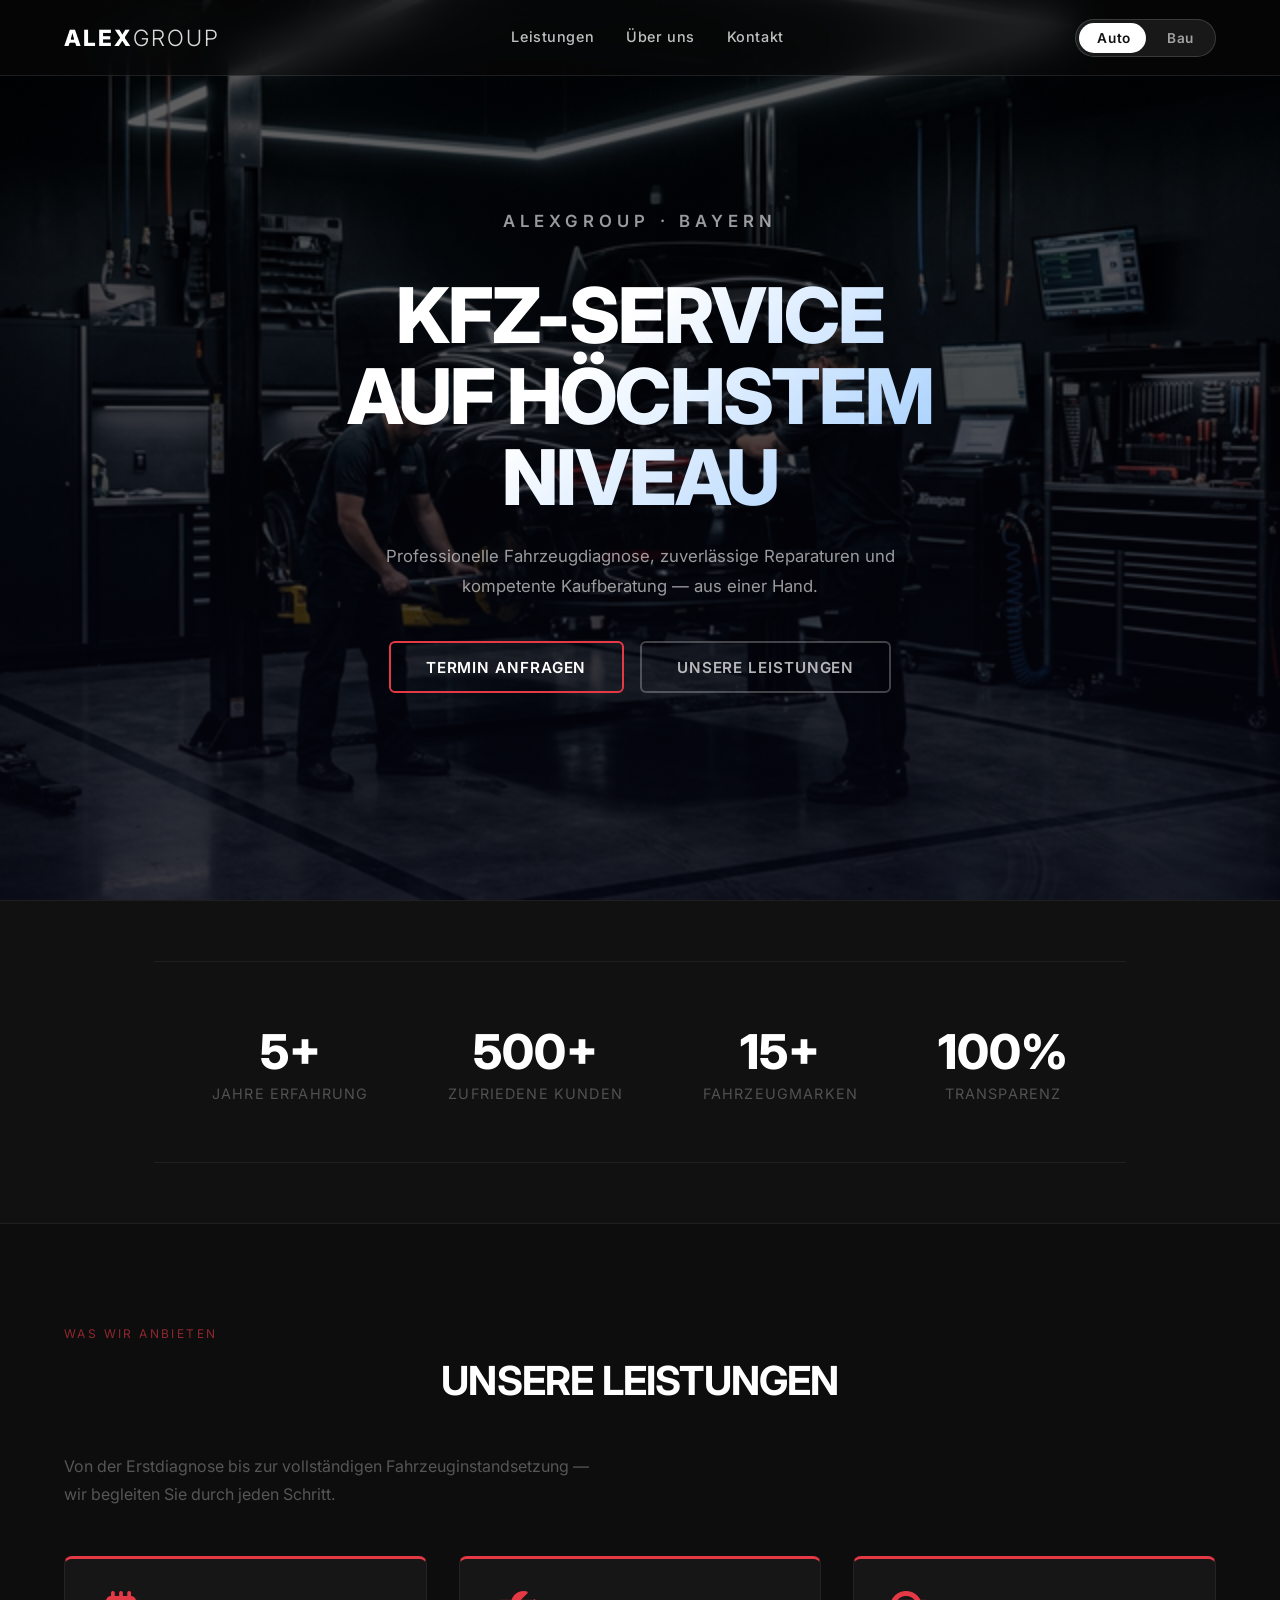
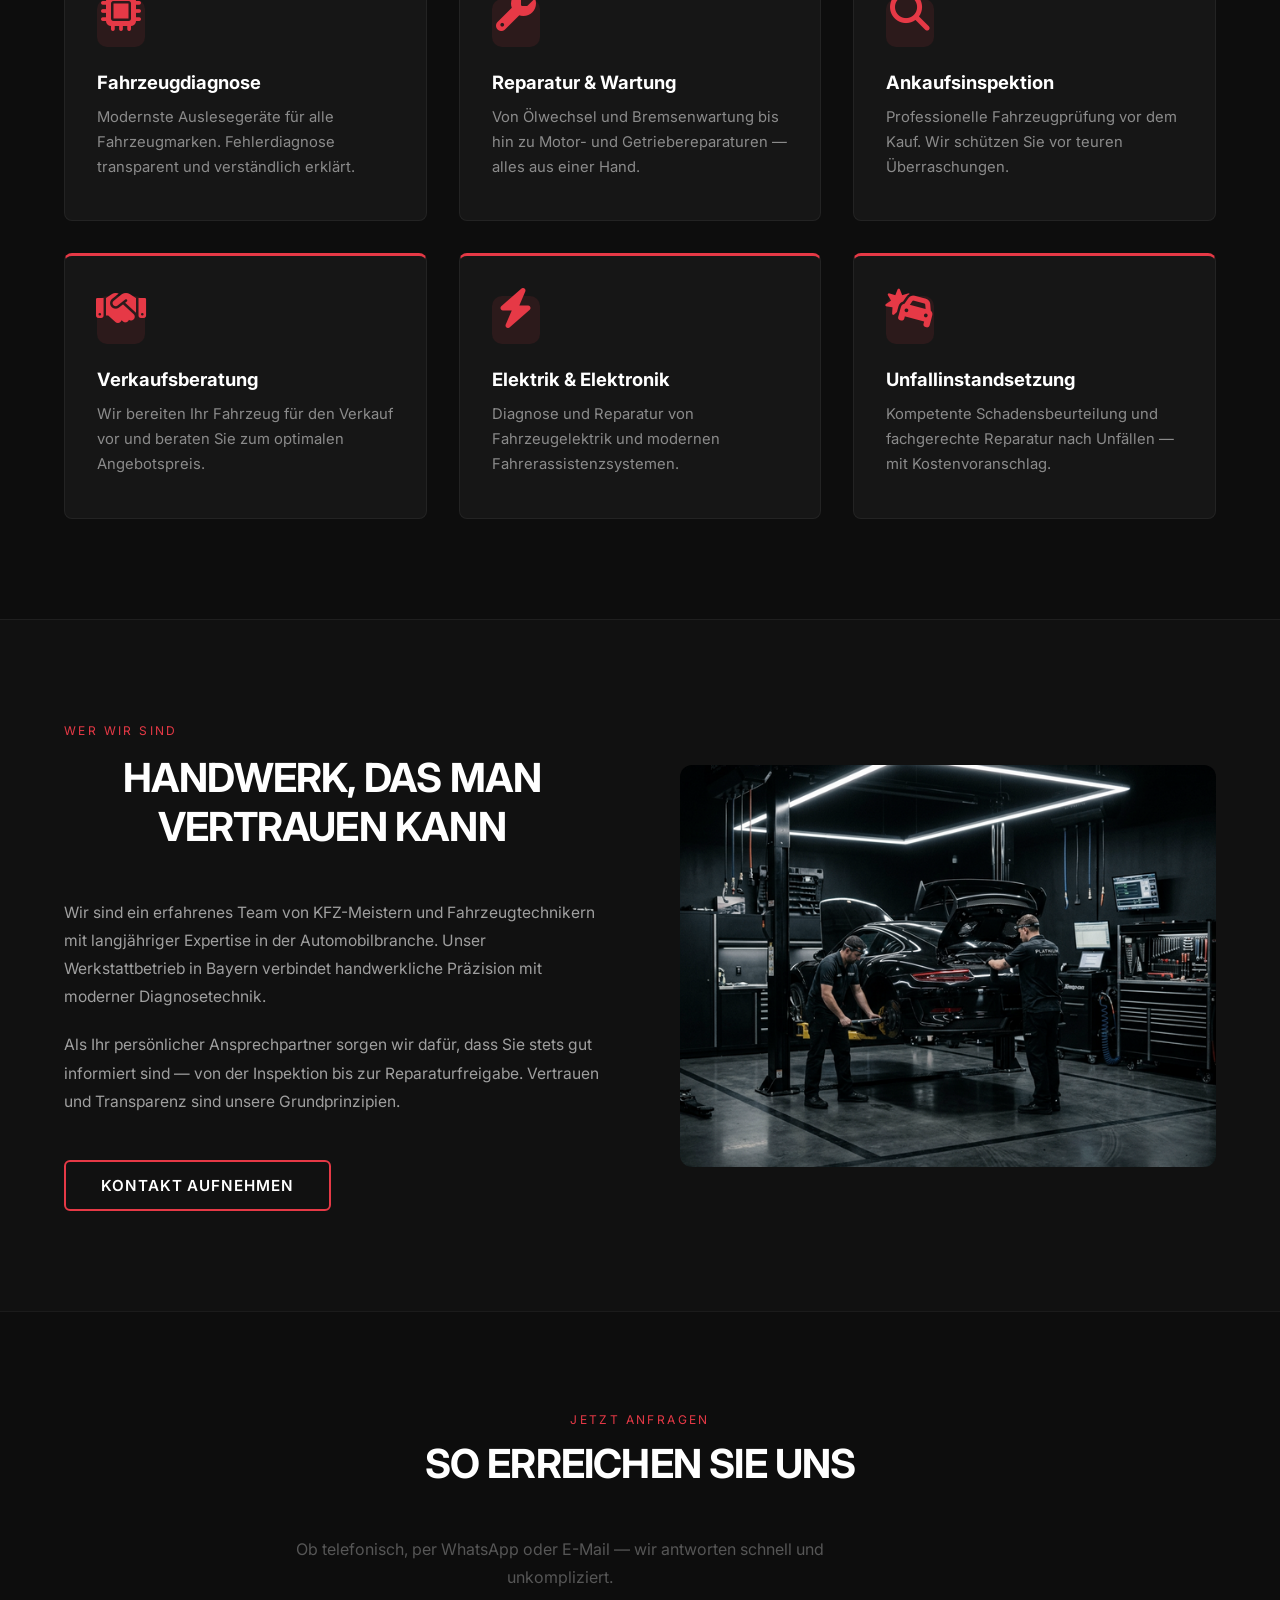
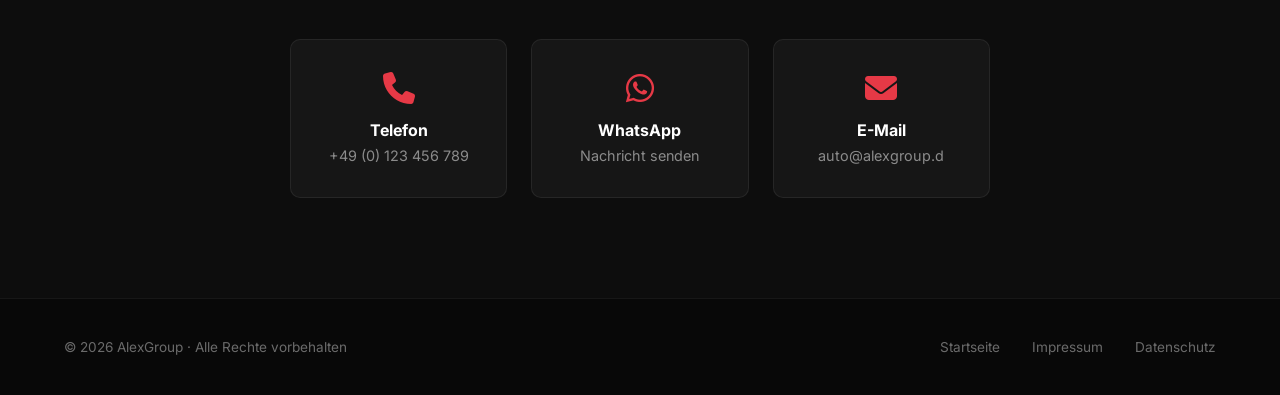
==== auto/index.html @ feb6292b "feat: corporate redesign - unified design system, AOS animations, German-only content" ====
<!DOCTYPE html>
<html lang="de">

<head>
    <meta charset="UTF-8">
    <meta name="viewport" content="width=device-width, initial-scale=1.0">
    <title>KFZ-Service | AlexGroup</title>
    <meta name="description"
        content="Professioneller KFZ-Service in Bayern — Diagnose, Reparatur, Kaufberatung. AlexGroup.">

    <link rel="preconnect" href="https://fonts.googleapis.com">
    <link rel="preconnect" href="https://fonts.gstatic.com" crossorigin>

    <!-- Font Awesome -->
    <link rel="stylesheet" href="https://cdnjs.cloudflare.com/ajax/libs/font-awesome/6.5.0/css/all.min.css"
        crossorigin="anonymous">
    <!-- AOS -->
    <link rel="stylesheet" href="https://unpkg.com/aos@2.3.4/dist/aos.css">

    <link rel="stylesheet" href="../styles/global.css">
    <link rel="stylesheet" href="../styles/auto.css">

    <style>
        /* ===== AUTO INTERNAL — Base ===== */
        body {
            background: #0d0d0d;
            color: #f0f0f0;
        }

        /* ===== HERO ===== */
        .hero {
            position: relative;
            height: 100vh;
            min-height: 580px;
            display: flex;
            align-items: center;
            justify-content: center;
            text-align: center;
            overflow: hidden;
        }

        .hero-bg {
            position: absolute;
            inset: 0;
            background-image: linear-gradient(rgba(0, 0, 0, 0.62), rgba(5, 5, 18, 0.72)),
                url('../assets/auto_hero.png');
            background-size: cover;
            background-position: center;
            transform: scale(1.05);
            transition: transform 8s ease;
            will-change: transform;
        }

        .hero.loaded .hero-bg {
            transform: scale(1);
        }

        .hero-content {
            position: relative;
            z-index: 10;
            max-width: 720px;
            padding: 0 24px;
        }

        .hero-eyebrow {
            font-size: 0.75rem;
            font-weight: 600;
            letter-spacing: 0.3em;
            text-transform: uppercase;
            color: #e63946;
            margin-bottom: 1.25rem;
        }

        .hero-content h1 {
            font-size: clamp(2.8rem, 6vw, 5rem);
            font-weight: 800;
            letter-spacing: -0.025em;
            line-height: 1.05;
            margin-bottom: 1.5rem;
            background: linear-gradient(135deg, #fff 40%, #93c5fd 100%);
            -webkit-background-clip: text;
            background-clip: text;
            -webkit-text-fill-color: transparent;
        }

        .hero-content p {
            font-size: 1.05rem;
            color: rgba(255, 255, 255, 0.6);
            line-height: 1.75;
            margin-bottom: 2.5rem;
            max-width: 520px;
            margin-left: auto;
            margin-right: auto;
        }

        .hero-ctas {
            display: flex;
            gap: 1rem;
            justify-content: center;
            flex-wrap: wrap;
        }

        /* ===== COUNTER STRIP ===== */
        .counter-strip {
            background: #111;
            border-top: 1px solid rgba(255, 255, 255, 0.06);
            border-bottom: 1px solid rgba(255, 255, 255, 0.06);
        }

        .counter-strip .count {
            color: #fff;
        }

        .counter-strip .label {
            color: rgba(255, 255, 255, 0.45);
        }

        /* ===== SERVICES ===== */
        .services-section {
            background: #0d0d0d;
        }

        .services-section .section-title {
            color: #fff;
        }

        .services-section .section-subtitle {
            color: rgba(255, 255, 255, 0.5);
        }

        .service-card {
            background: #161616;
            border: 1px solid rgba(255, 255, 255, 0.06);
            border-top: 3px solid #e63946;
            padding: 2.5rem 2rem;
            border-radius: 8px;
            transition: transform 0.3s ease, box-shadow 0.3s ease, border-color 0.3s ease;
        }

        .service-card:hover {
            transform: translateY(-8px);
            box-shadow: 0 20px 50px rgba(0, 0, 0, 0.5), 0 0 0 1px rgba(230, 57, 70, 0.25);
        }

        .service-card .icon {
            width: 48px;
            height: 48px;
            border-radius: 10px;
            background: rgba(230, 57, 70, 0.1);
            display: flex;
            align-items: center;
            justify-content: center;
            margin-bottom: 1.5rem;
            color: #e63946;
            font-size: 1.25rem;
        }

        .service-card h3 {
            font-size: 1.15rem;
            font-weight: 700;
            margin-bottom: 0.75rem;
            color: #fff;
        }

        .service-card p {
            font-size: 0.925rem;
            color: rgba(255, 255, 255, 0.5);
            line-height: 1.7;
        }

        /* ===== ABOUT ===== */
        .about-section {
            background: #111;
            border-top: 1px solid rgba(255, 255, 255, 0.06);
        }

        .about-section .section-title {
            color: #fff;
        }

        .about-section .section-subtitle {
            color: rgba(255, 255, 255, 0.5);
        }

        .about-text p {
            color: rgba(255, 255, 255, 0.6);
            line-height: 1.8;
            margin-bottom: 1.25rem;
            font-size: 0.975rem;
        }

        .about-image-wrapper {
            border-radius: 12px;
            overflow: hidden;
            aspect-ratio: 4/3;
            position: relative;
        }

        .about-image-wrapper img {
            width: 100%;
            height: 100%;
            object-fit: cover;
            filter: grayscale(20%);
            transition: transform 0.5s ease;
        }

        .about-image-wrapper:hover img {
            transform: scale(1.04);
        }

        /* ===== CONTACT ===== */
        .contact-section {
            background: #0d0d0d;
            border-top: 1px solid rgba(255, 255, 255, 0.06);
        }

        .contact-section .section-title {
            color: #fff;
        }

        .contact-section .section-subtitle {
            color: rgba(255, 255, 255, 0.5);
        }

        .contact-cards {
            display: flex;
            gap: 1.5rem;
            flex-wrap: wrap;
            max-width: 700px;
            margin: 0 auto;
        }

        .contact-card {
            flex: 1;
            min-width: 200px;
            background: #161616;
            border: 1px solid rgba(255, 255, 255, 0.07);
            border-radius: 10px;
            padding: 2rem 1.5rem;
            text-align: center;
            transition: border-color 0.3s ease;
        }

        .contact-card:hover {
            border-color: #e63946;
        }

        .contact-card i {
            font-size: 2rem;
            color: #e63946;
            margin-bottom: 1rem;
            display: block;
        }

        .contact-card h4 {
            font-size: 1rem;
            color: #fff;
            margin-bottom: 0.35rem;
        }

        .contact-card a {
            font-size: 0.9rem;
            color: rgba(255, 255, 255, 0.5);
        }

        /* ===== FOOTER ===== */
        .site-footer {
            background: #080808;
            border-top: 1px solid rgba(255, 255, 255, 0.06);
            color: rgba(255, 255, 255, 0.4);
        }

        .site-footer .footer-links a {
            color: rgba(255, 255, 255, 0.4);
        }

        .site-footer .footer-links a:hover {
            color: #fff;
        }

        /* ===== RESPONSIVE ===== */
        @media (max-width: 768px) {
            .hero-ctas {
                flex-direction: column;
                align-items: center;
            }
        }
    </style>
</head>

<body>

    <!-- Header -->
    <header class="global-header" id="mainHeader">
        <div class="logo">
            <a href="../index.html">ALEX<span>GROUP</span></a>
        </div>

        <nav class="header-nav">
            <a href="#leistungen">Leistungen</a>
            <a href="#ueber-uns">Über uns</a>
            <a href="#kontakt">Kontakt</a>
        </nav>

        <div class="header-controls">
            <div class="theme-switcher" id="themeSwitcher" title="Zu Innenausbau wechseln"
                onclick="location.href='../bau/index.html';">
                <div class="slider"></div>
                <span class="switch-auto">Auto</span>
                <span class="switch-bau">Bau</span>
            </div>
        </div>
    </header>

    <!-- Hero -->
    <section class="hero" id="hero">
        <div class="hero-bg"></div>
        <div class="hero-content">
            <p class="hero-eyebrow">AlexGroup · Bayern</p>
            <h1>KFZ-Service<br>auf höchstem Niveau</h1>
            <p>Professionelle Fahrzeugdiagnose, zuverlässige Reparaturen und kompetente Kaufberatung — aus einer Hand.
            </p>
            <div class="hero-ctas">
                <a href="#kontakt" class="btn btn-primary-auto">Termin anfragen</a>
                <a href="#leistungen" class="btn btn-secondary-auto">Unsere Leistungen</a>
            </div>
        </div>
    </section>

    <!-- Counter Strip -->
    <div class="counter-strip">
        <div class="counter-strip" style="background:transparent;">
            <div class="counter-item" data-aos="fade-up" data-aos-delay="0">
                <span class="count">5+</span>
                <span class="label">Jahre Erfahrung</span>
            </div>
            <div class="counter-item" data-aos="fade-up" data-aos-delay="100">
                <span class="count">500+</span>
                <span class="label">Zufriedene Kunden</span>
            </div>
            <div class="counter-item" data-aos="fade-up" data-aos-delay="200">
                <span class="count">15+</span>
                <span class="label">Fahrzeugmarken</span>
            </div>
            <div class="counter-item" data-aos="fade-up" data-aos-delay="300">
                <span class="count">100%</span>
                <span class="label">Transparenz</span>
            </div>
        </div>
    </div>

    <!-- Services -->
    <section class="section services-section" id="leistungen">
        <div style="max-width:1200px; margin:0 auto;">
            <div data-aos="fade-up">
                <p class="section-subtitle"
                    style="font-size:0.75rem; letter-spacing:0.2em; text-transform:uppercase; color:#e63946; margin-bottom:0.75rem;">
                    Was wir anbieten</p>
                <h2 class="section-title">Unsere Leistungen</h2>
                <p class="section-subtitle">Von der Erstdiagnose bis zur vollständigen Fahrzeuginstandsetzung — wir
                    begleiten Sie durch jeden Schritt.</p>
            </div>
            <div class="services-grid">
                <div class="service-card" data-aos="fade-up" data-aos-delay="0">
                    <div class="icon"><i class="fas fa-microchip"></i></div>
                    <h3>Fahrzeugdiagnose</h3>
                    <p>Modernste Auslesegeräte für alle Fahrzeugmarken. Fehlerdiagnose transparent und verständlich
                        erklärt.</p>
                </div>
                <div class="service-card" data-aos="fade-up" data-aos-delay="100">
                    <div class="icon"><i class="fas fa-wrench"></i></div>
                    <h3>Reparatur & Wartung</h3>
                    <p>Von Ölwechsel und Bremsenwartung bis hin zu Motor- und Getriebereparaturen — alles aus einer
                        Hand.</p>
                </div>
                <div class="service-card" data-aos="fade-up" data-aos-delay="200">
                    <div class="icon"><i class="fas fa-search"></i></div>
                    <h3>Ankaufsinspektion</h3>
                    <p>Professionelle Fahrzeugprüfung vor dem Kauf. Wir schützen Sie vor teuren Überraschungen.</p>
                </div>
                <div class="service-card" data-aos="fade-up" data-aos-delay="300">
                    <div class="icon"><i class="fas fa-handshake"></i></div>
                    <h3>Verkaufsberatung</h3>
                    <p>Wir bereiten Ihr Fahrzeug für den Verkauf vor und beraten Sie zum optimalen Angebotspreis.</p>
                </div>
                <div class="service-card" data-aos="fade-up" data-aos-delay="400">
                    <div class="icon"><i class="fas fa-bolt"></i></div>
                    <h3>Elektrik & Elektronik</h3>
                    <p>Diagnose und Reparatur von Fahrzeugelektrik und modernen Fahrerassistenzsystemen.</p>
                </div>
                <div class="service-card" data-aos="fade-up" data-aos-delay="500">
                    <div class="icon"><i class="fas fa-car-crash"></i></div>
                    <h3>Unfallinstandsetzung</h3>
                    <p>Kompetente Schadensbeurteilung und fachgerechte Reparatur nach Unfällen — mit Kostenvoranschlag.
                    </p>
                </div>
            </div>
        </div>
    </section>

    <!-- About -->
    <section class="section about-section" id="ueber-uns">
        <div class="two-col" style="max-width:1200px; margin:0 auto;">
            <div class="about-text" data-aos="fade-right">
                <p
                    style="font-size:0.75rem; letter-spacing:0.2em; text-transform:uppercase; color:#e63946; margin-bottom:0.75rem;">
                    Wer wir sind</p>
                <h2 class="section-title">Handwerk, das man<br>vertrauen kann</h2>
                <p>Wir sind ein erfahrenes Team von KFZ-Meistern und Fahrzeugtechnikern mit langjähriger Expertise in
                    der Automobilbranche. Unser Werkstattbetrieb in Bayern verbindet handwerkliche Präzision mit
                    moderner Diagnosetechnik.</p>
                <p>Als Ihr persönlicher Ansprechpartner sorgen wir dafür, dass Sie stets gut informiert sind — von der
                    Inspektion bis zur Reparaturfreigabe. Vertrauen und Transparenz sind unsere Grundprinzipien.</p>
                <a href="#kontakt" class="btn btn-primary-auto" style="margin-top:1.5rem; display:inline-flex;">Kontakt
                    aufnehmen</a>
            </div>
            <div class="about-image-wrapper" data-aos="fade-left">
                <img src="../assets/auto_hero.png" alt="AlexGroup KFZ Werkstatt">
            </div>
        </div>
    </section>

    <!-- Contact -->
    <section class="section contact-section" id="kontakt">
        <div style="text-align:center; max-width:700px; margin:0 auto;">
            <div data-aos="fade-up">
                <p
                    style="font-size:0.75rem; letter-spacing:0.2em; text-transform:uppercase; color:#e63946; margin-bottom:0.75rem;">
                    Jetzt anfragen</p>
                <h2 class="section-title">So erreichen Sie uns</h2>
                <p class="section-subtitle">Ob telefonisch, per WhatsApp oder E-Mail — wir antworten schnell und
                    unkompliziert.</p>
            </div>
            <div class="contact-cards" data-aos="fade-up" data-aos-delay="100">
                <div class="contact-card">
                    <i class="fas fa-phone"></i>
                    <h4>Telefon</h4>
                    <a href="tel:+49123456789">+49 (0) 123 456 789</a>
                </div>
                <div class="contact-card">
                    <i class="fab fa-whatsapp"></i>
                    <h4>WhatsApp</h4>
                    <a href="https://wa.me/49123456789">Nachricht senden</a>
                </div>
                <div class="contact-card">
                    <i class="fas fa-envelope"></i>
                    <h4>E-Mail</h4>
                    <a href="mailto:auto@alexgroup.d">auto@alexgroup.d</a>
                </div>
            </div>
        </div>
    </section>

    <!-- Footer -->
    <footer class="site-footer">
        <p>&copy; 2026 AlexGroup · Alle Rechte vorbehalten</p>
        <div class="footer-links">
            <a href="../index.html">Startseite</a>
            <a href="../legal/impressum.html">Impressum</a>
            <a href="../legal/datenschutz.html">Datenschutz</a>
        </div>
    </footer>

    <!-- AOS Init -->
    <script src="https://unpkg.com/aos@2.3.4/dist/aos.js"></script>
    <script>
        AOS.init({
            duration: 700,
            easing: 'ease-out-cubic',
            once: true,
            offset: 60
        });

        // Header scroll tint
        window.addEventListener('scroll', () => {
            document.getElementById('mainHeader').classList.toggle('scrolled', window.scrollY > 60);
        });

        // Slow-zoom hero
        document.addEventListener('DOMContentLoaded', () => {
            setTimeout(() => document.getElementById('hero').classList.add('loaded'), 100);
        });
    </script>

</body>

</html>
---- styles/global.css ----
/* ==========================================================================
   Global Design System — AlexGroup
   Unified tokens, resets, header, and shared components
   ========================================================================== */

@import url('https://fonts.googleapis.com/css2?family=Inter:wght@300;400;500;600;700;800&display=swap');

:root {
  /* Typography */
  --font-family-base: 'Inter', -apple-system, BlinkMacSystemFont, 'Segoe UI', sans-serif;
  --font-size-base: 16px;

  /* ---- Unified Button System ---- */
  --btn-radius: 6px;
  --btn-padding: 0.9rem 2.2rem;
  --btn-font-size: 0.95rem;
  --btn-font-weight: 600;
  --btn-letter-spacing: 0.06em;
  --btn-transition: all 0.25s ease;

  /* Shared Colors */
  --color-white: #ffffff;
  --color-black: #000000;
  --color-glass-bg: rgba(10, 10, 10, 0.55);
  --color-glass-border: rgba(255, 255, 255, 0.1);
  --color-glass-text: #ffffff;

  /* Transitions */
  --transition-smooth: all 0.55s cubic-bezier(0.25, 1, 0.5, 1);
  --transition-fast: all 0.25s ease;

  /* Z-Index */
  --z-header: 1000;
  --z-overlay: 500;

  /* Spacing */
  --section-padding: 100px 8%;
  --section-padding-mobile: 60px 24px;
}

/* ==========================================================================
   Reset & Base
   ========================================================================== */
*,
*::before,
*::after {
  box-sizing: border-box;
  margin: 0;
  padding: 0;
}

html {
  font-size: var(--font-size-base);
  scroll-behavior: smooth;
}

body {
  font-family: var(--font-family-base);
  -webkit-font-smoothing: antialiased;
  -moz-osx-font-smoothing: grayscale;
  overflow-x: hidden;
}

a {
  text-decoration: none;
  color: inherit;
  transition: var(--transition-fast);
}

ul {
  list-style: none;
}

img {
  max-width: 100%;
  display: block;
}

/* ==========================================================================
   Glassmorphism Header
   ========================================================================== */
.global-header {
  position: fixed;
  top: 0;
  left: 0;
  width: 100%;
  height: 76px;
  display: flex;
  justify-content: space-between;
  align-items: center;
  padding: 0 5%;
  z-index: var(--z-header);
  background: var(--color-glass-bg);
  backdrop-filter: blur(18px);
  -webkit-backdrop-filter: blur(18px);
  border-bottom: 1px solid var(--color-glass-border);
  transition: background 0.4s ease;
}

.global-header.scrolled {
  background: rgba(5, 5, 5, 0.92);
}

.global-header .logo {
  font-size: 1.4rem;
  font-weight: 800;
  letter-spacing: 2px;
  color: var(--color-white);
  text-transform: uppercase;
}

.global-header .logo span {
  font-weight: 300;
  opacity: 0.85;
}

/* Header Controls (Switcher & Lang) */
.header-controls {
  display: flex;
  align-items: center;
  gap: 1.5rem;
}

/* Sub Navigation Links (on internal pages) */
.header-nav {
  display: flex;
  gap: 2rem;
  margin: 0 2rem;
}

.header-nav a {
  color: rgba(255, 255, 255, 0.75);
  font-size: 0.9rem;
  font-weight: 500;
  letter-spacing: 0.04em;
  padding-bottom: 2px;
  border-bottom: 1px solid transparent;
}

.header-nav a:hover,
.header-nav a.active {
  color: var(--color-white);
  border-bottom-color: currentColor;
}

/* ==========================================================================
   Integrated Toggle Switch (Auto | Bau)
   ========================================================================== */
.theme-switcher {
  display: flex;
  align-items: center;
  background: rgba(255, 255, 255, 0.08);
  border: 1px solid rgba(255, 255, 255, 0.15);
  border-radius: 30px;
  padding: 3px;
  position: relative;
  cursor: pointer;
  user-select: none;
}

.theme-switcher .slider {
  position: absolute;
  top: 3px;
  bottom: 3px;
  left: 3px;
  width: calc(50% - 3px);
  background: var(--color-white);
  border-radius: 20px;
  transition: var(--transition-smooth);
  z-index: 1;
}

.theme-switcher.is-bau .slider {
  transform: translateX(100%);
  background: #f0f0f0;
}

.theme-switcher span {
  position: relative;
  z-index: 2;
  padding: 7px 18px;
  font-size: 0.85rem;
  font-weight: 600;
  color: rgba(255, 255, 255, 0.6);
  transition: color 0.3s ease;
  letter-spacing: 0.05em;
}

.theme-switcher:not(.is-bau) .switch-auto {
  color: #111;
}

.theme-switcher.is-bau .switch-bau {
  color: #111;
}

/* ==========================================================================
   Unified Button System
   ========================================================================== */

/* Base button — both themes override color variables */
.btn {
  display: inline-flex;
  align-items: center;
  gap: 0.5rem;
  padding: var(--btn-padding);
  border-radius: var(--btn-radius);
  font-size: var(--btn-font-size);
  font-weight: var(--btn-font-weight);
  letter-spacing: var(--btn-letter-spacing);
  text-transform: uppercase;
  cursor: pointer;
  transition: var(--btn-transition);
  border: 2px solid transparent;
  white-space: nowrap;
}

/* Primary — filled */
.btn-primary-auto {
  background: transparent;
  color: #fff;
  border-color: #e63946;
}

.btn-primary-auto:hover {
  background: #e63946;
  box-shadow: 0 0 20px rgba(230, 57, 70, 0.4);
}

.btn-primary-bau {
  background: #f59e0b;
  color: #fff;
  border-color: #f59e0b;
}

.btn-primary-bau:hover {
  background: #d97706;
  border-color: #d97706;
  box-shadow: 0 4px 20px rgba(245, 158, 11, 0.4);
  transform: translateY(-2px);
}

/* Secondary — outline */
.btn-secondary-auto {
  background: transparent;
  color: rgba(255, 255, 255, 0.7);
  border-color: rgba(255, 255, 255, 0.25);
}

.btn-secondary-auto:hover {
  color: #fff;
  border-color: #fff;
}

.btn-secondary-bau {
  background: transparent;
  color: #0f172a;
  border-color: #0f172a;
}

.btn-secondary-bau:hover {
  background: #0f172a;
  color: #fff;
}

/* ==========================================================================
   Shared Sections
   ========================================================================== */

.section {
  padding: var(--section-padding);
}

.section-title {
  font-size: 2.2rem;
  font-weight: 700;
  letter-spacing: -0.02em;
  margin-bottom: 1rem;
}

.section-subtitle {
  font-size: 1rem;
  opacity: 0.6;
  max-width: 540px;
  line-height: 1.7;
  margin-bottom: 3rem;
}

/* Counter Strip */
.counter-strip {
  display: flex;
  justify-content: center;
  gap: 5rem;
  flex-wrap: wrap;
  padding: 60px 5%;
  text-align: center;
}

.counter-item .count {
  font-size: 3rem;
  font-weight: 800;
  display: block;
}

.counter-item .label {
  font-size: 0.9rem;
  letter-spacing: 0.08em;
  text-transform: uppercase;
  opacity: 0.6;
  margin-top: 0.25rem;
  display: block;
}

/* Services Grid */
.services-grid {
  display: grid;
  grid-template-columns: repeat(auto-fit, minmax(280px, 1fr));
  gap: 1.5rem;
  max-width: 1200px;
  margin: 0 auto;
}

/* Two-column layout */
.two-col {
  display: grid;
  grid-template-columns: 1fr 1fr;
  gap: 5rem;
  align-items: center;
  max-width: 1200px;
  margin: 0 auto;
}

/* Footer */
.site-footer {
  padding: 40px 5%;
  display: flex;
  justify-content: space-between;
  align-items: center;
  flex-wrap: wrap;
  gap: 1rem;
  font-size: 0.85rem;
}

.footer-links {
  display: flex;
  gap: 2rem;
}

/* ==========================================================================
   Responsive
   ========================================================================== */
@media (max-width: 1024px) {
  .two-col {
    grid-template-columns: 1fr;
    gap: 3rem;
  }

  .counter-strip {
    gap: 3rem;
  }
}

@media (max-width: 768px) {
  .global-header {
    height: 66px;
    padding: 0 20px;
  }

  .header-nav {
    display: none;
  }

  .header-controls {
    gap: 1rem;
  }

  .theme-switcher span {
    padding: 6px 12px;
    font-size: 0.8rem;
  }

  .section {
    padding: var(--section-padding-mobile);
  }

  .section-title {
    font-size: 1.7rem;
  }

  .counter-strip {
    gap: 2rem;
    padding: 40px 20px;
  }

  .counter-item .count {
    font-size: 2.2rem;
  }

  .site-footer {
    flex-direction: column;
    text-align: center;
  }

  .footer-links {
    justify-content: center;
  }
}
---- styles/auto.css ----
/* ==========================================================================
   Auto (Dark Theme) Variables & Styles
   ========================================================================== */
:root {
    --color-auto-bg: #121212;
    --color-auto-bg-light: #1e1e1e;
    --color-auto-text: #f5f5f5;
    --color-auto-text-muted: #a0a0a0;

    --color-auto-primary: #e63946;
    /* Sporty Red */
    --color-auto-secondary: #457b9d;
    /* Tech Blue */
    --color-auto-accent: #00b4d8;
    /* Neon Cyan */

    --gradient-auto: linear-gradient(135deg, #121212 0%, #1a1a2e 100%);
    --shadow-auto: 0 10px 30px rgba(0, 0, 0, 0.5);
}

.theme-auto {
    background-color: var(--color-auto-bg);
    color: var(--color-auto-text);
}

/* Split Screen Specifics */
.split-side.split-auto {
    background: var(--gradient-auto);
    /* Optional: Background image for the Auto half */
    background-image: linear-gradient(rgba(18, 18, 18, 0.8), rgba(18, 18, 18, 0.9)), url('../assets/auto-bg.jpg');
    background-size: cover;
    background-position: center;
    position: relative;
}

.split-auto .content-wrapper {
    position: relative;
    z-index: 10;
    display: flex;
    flex-direction: column;
    justify-content: center;
    align-items: center;
    height: 100%;
    padding: 2rem;
    text-align: center;
}

.split-auto h1 {
    font-size: 4rem;
    font-weight: 800;
    margin-bottom: 1rem;
    text-transform: uppercase;
    letter-spacing: 2px;
    background: -webkit-linear-gradient(45deg, var(--color-auto-text), var(--color-auto-secondary));
    -webkit-background-clip: text;
    -webkit-text-fill-color: transparent;
}

.split-auto p {
    font-size: 1.2rem;
    color: var(--color-auto-text-muted);
    max-width: 80%;
    margin-bottom: 2rem;
}

.btn-auto {
    display: inline-block;
    padding: 1rem 2.5rem;
    background: transparent;
    color: var(--color-auto-text);
    border: 2px solid var(--color-auto-primary);
    border-radius: 4px;
    /* Brutalist/Tech edge */
    font-size: 1.1rem;
    font-weight: 600;
    text-transform: uppercase;
    letter-spacing: 1px;
    cursor: pointer;
    transition: var(--transition-fast);
    position: relative;
    overflow: hidden;
}

.btn-auto::before {
    content: '';
    position: absolute;
    top: 0;
    left: -100%;
    width: 100%;
    height: 100%;
    background: var(--color-auto-primary);
    transition: var(--transition-fast);
    z-index: -1;
}

.btn-auto:hover::before {
    left: 0;
}

.btn-auto:hover {
    box-shadow: 0 0 15px rgba(230, 57, 70, 0.5);
}

/* Internal Page Styles */
.internal-page {
    background-color: var(--color-auto-bg);
}

/* Hero Section */
.hero-section {
    position: relative;
    height: 70vh;
    min-height: 500px;
    display: flex;
    align-items: center;
    justify-content: center;
    text-align: center;
    background-image: linear-gradient(rgba(0, 0, 0, 0.6), rgba(0, 0, 0, 0.7)), url('../assets/auto_hero.png');
    background-size: cover;
    background-position: center;
    color: var(--color-auto-text);
}

.hero-content h1 {
    font-size: 3.5rem;
    font-weight: 800;
    text-transform: uppercase;
    margin-bottom: 1rem;
    background: linear-gradient(to right, #ffffff, var(--color-auto-secondary));
    -webkit-background-clip: text;
    -webkit-text-fill-color: transparent;
}

.hero-content p {
    font-size: 1.2rem;
    color: var(--color-auto-text-muted);
    max-width: 600px;
    margin: 0 auto 2rem;
}

/* Section Common */
.section {
    padding: 100px 5%;
}

.section-title {
    text-align: center;
    font-size: 2.5rem;
    margin-bottom: 3rem;
    text-transform: uppercase;
}

/* Services Grid */
.services-grid {
    display: grid;
    grid-template-columns: repeat(auto-fit, minmax(300px, 1fr));
    gap: 2rem;
    max-width: 1200px;
    margin: 0 auto;
}

.service-card {
    background: var(--color-auto-bg-light);
    padding: 3rem 2rem;
    border-radius: 8px;
    border: 1px solid rgba(255, 255, 255, 0.05);
    transition: var(--transition-fast);
    position: relative;
    overflow: hidden;
}

.service-card:hover {
    transform: translateY(-10px);
    border-color: var(--color-auto-primary);
    box-shadow: var(--shadow-auto);
}

.service-card i {
    font-size: 2.5rem;
    color: var(--color-auto-primary);
    margin-bottom: 1.5rem;
    display: block;
}

.service-card h3 {
    font-size: 1.5rem;
    margin-bottom: 1rem;
    color: var(--color-auto-text);
}

.service-card p {
    color: var(--color-auto-text-muted);
    line-height: 1.6;
}

/* Footer Section */
.footer-simple {
    padding: 50px 5%;
    background: #0a0a0a;
    border-top: 1px solid rgba(255, 255, 255, 0.05);
    color: var(--color-auto-text-muted);
    text-align: center;
}

.footer-nav {
    display: flex;
    justify-content: center;
    gap: 2rem;
    margin-bottom: 2rem;
}

.footer-nav a:hover {
    color: var(--color-auto-primary);
}

@media (max-width: 768px) {
    .hero-content h1 {
        font-size: 2.5rem;
    }

    .section {
        padding: 60px 20px;
    }
}
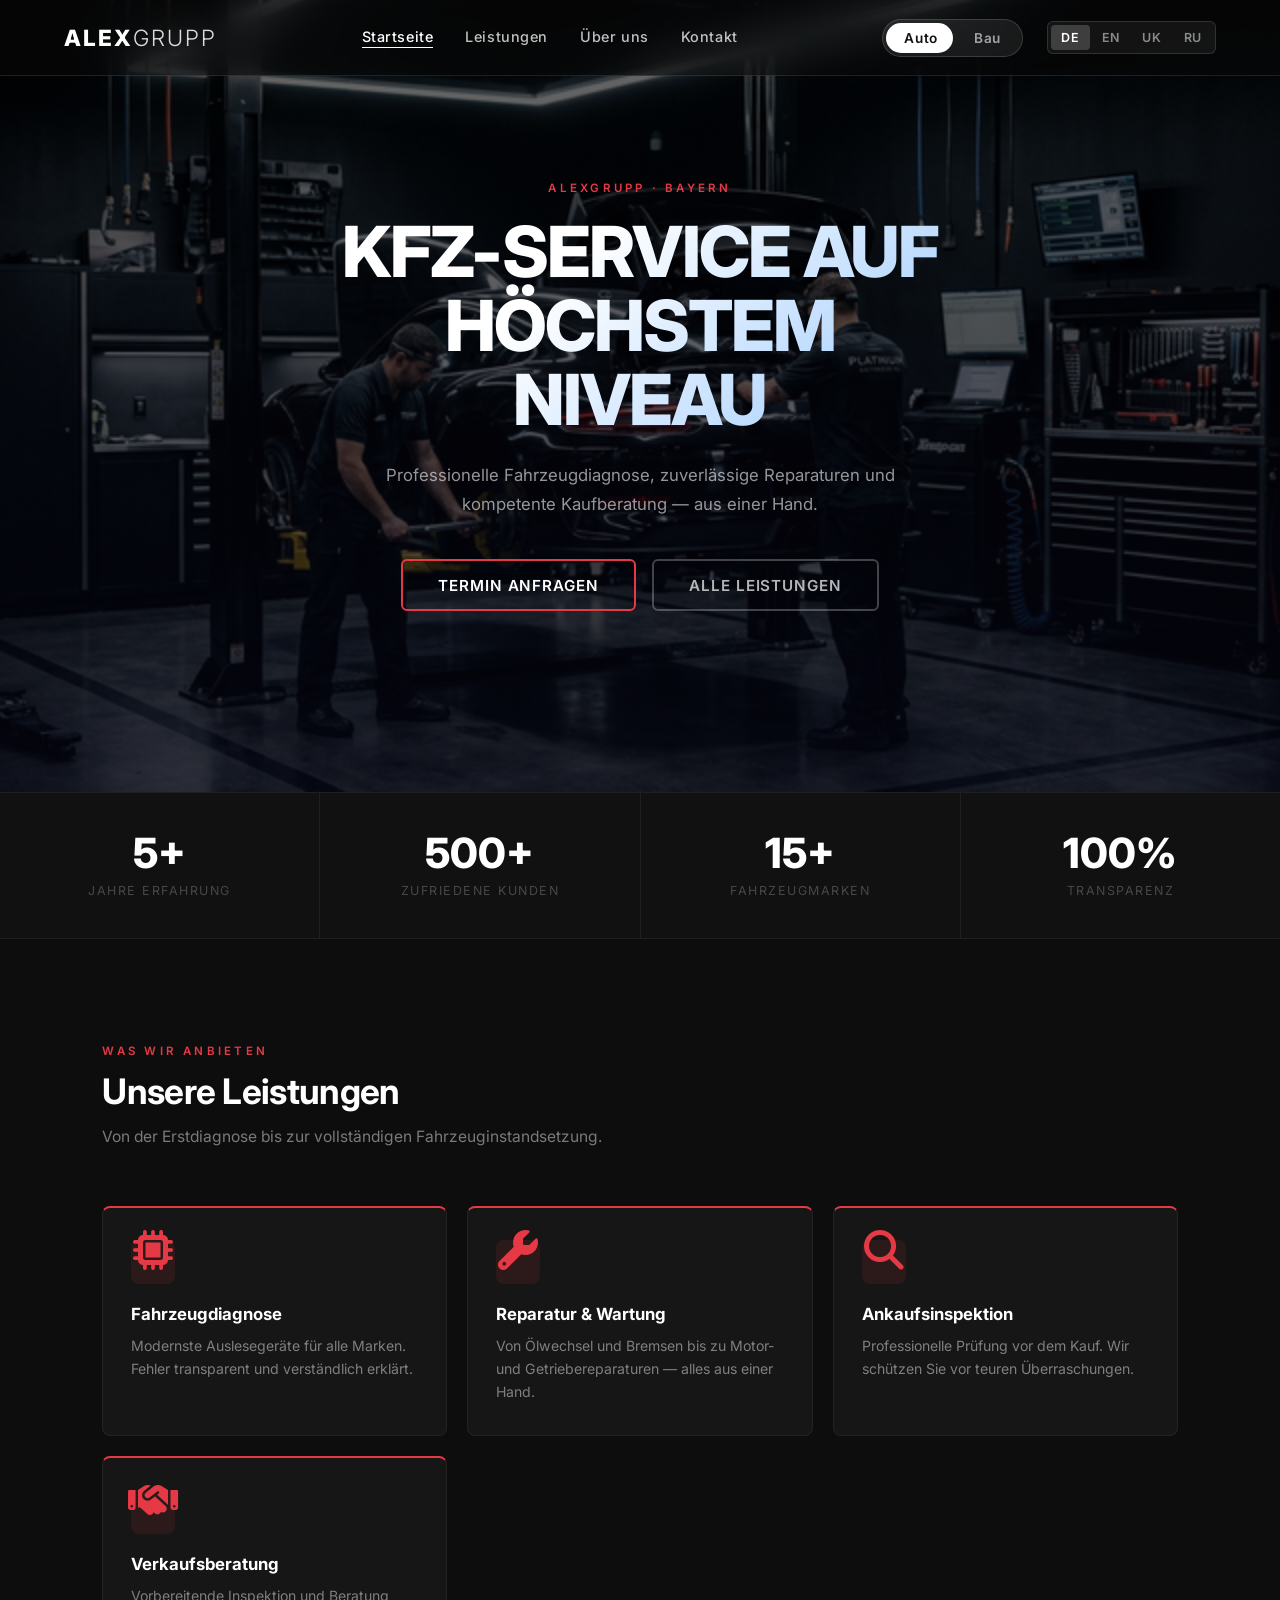
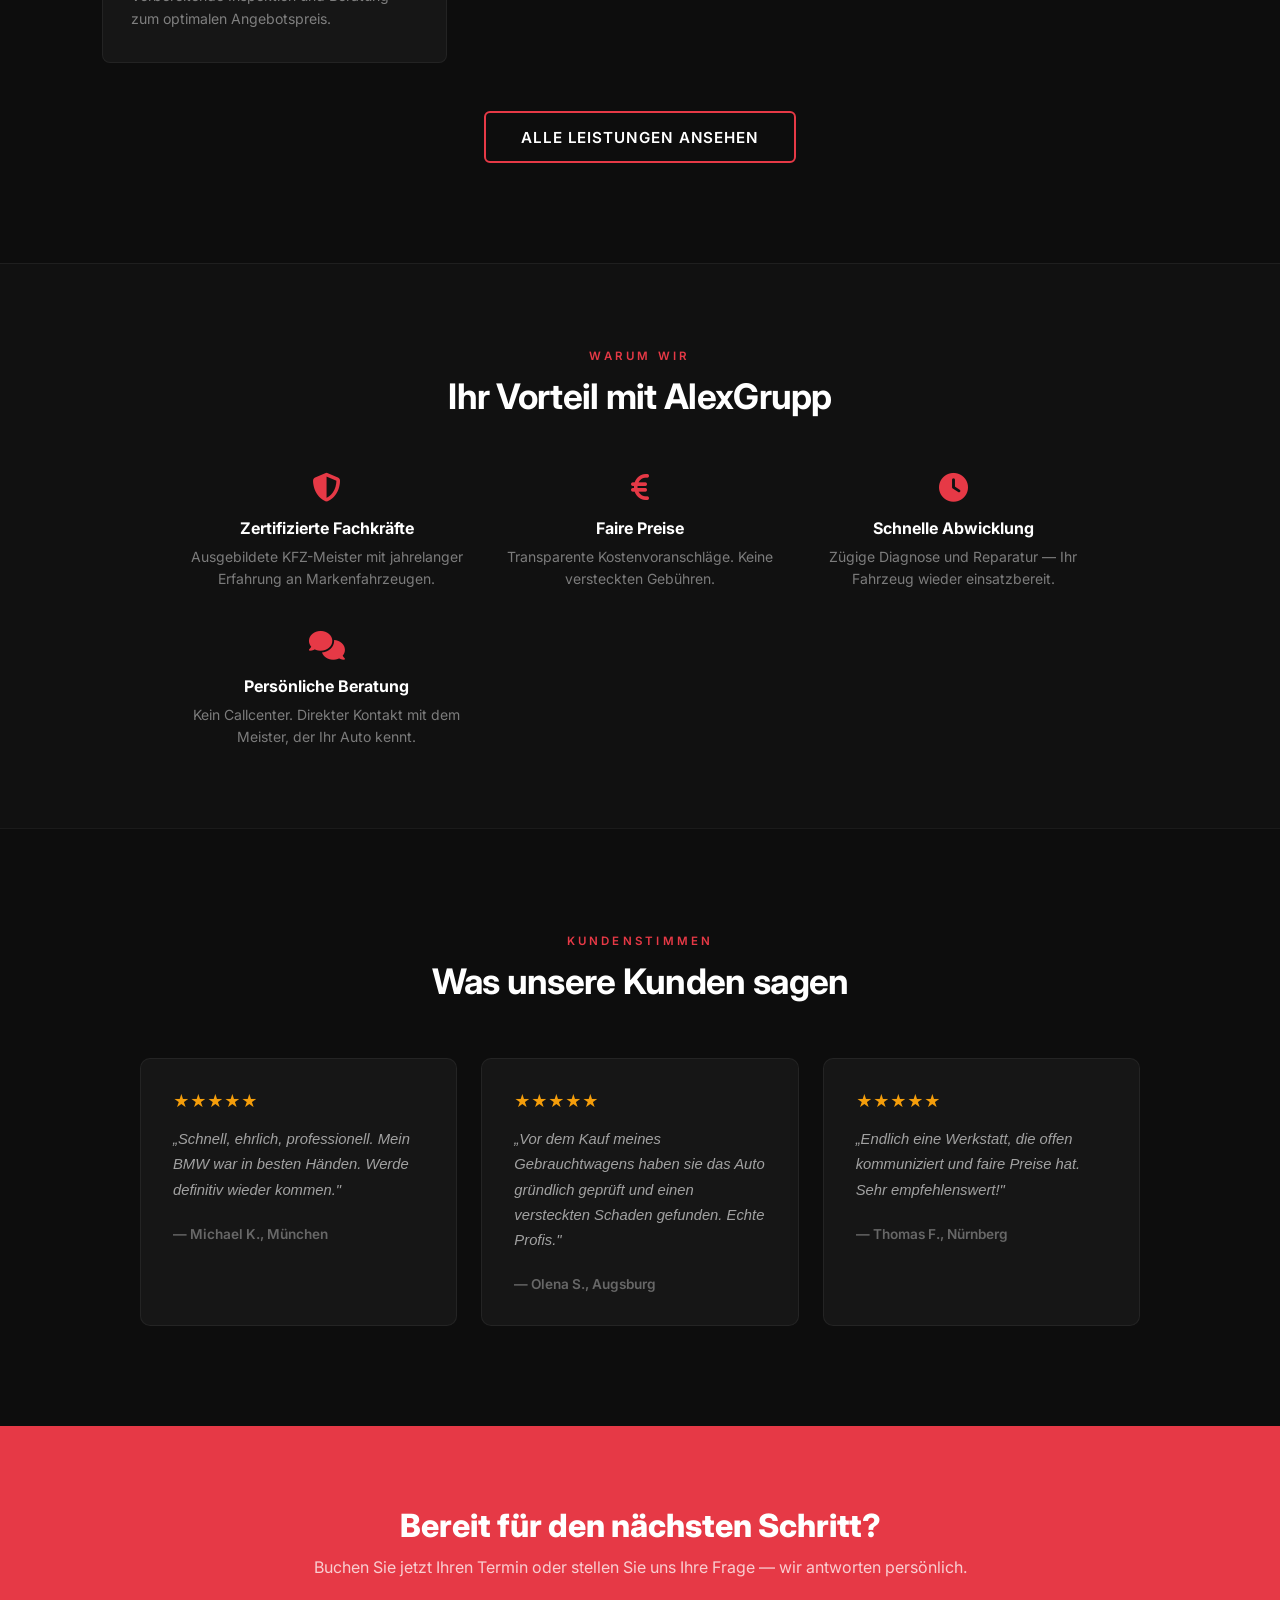
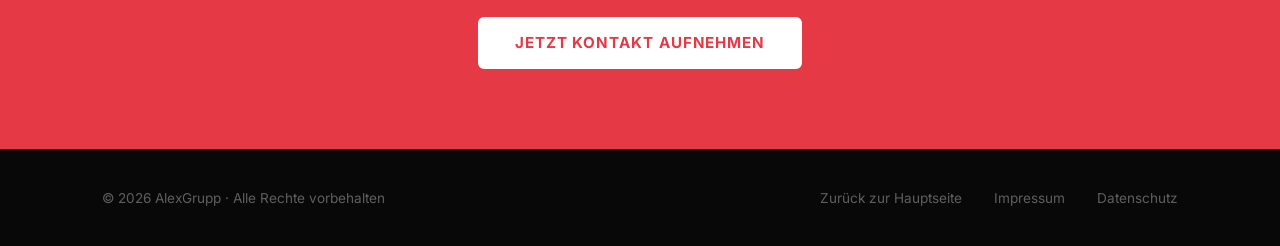
==== commit ad9552c9: "feat: multi-page architecture - 8 new pages, i18n prep (DE/EN/UK/RU), fixed AG divider, auto-hide he" ====
--- a/auto/index.html
+++ b/auto/index.html
@@ -4,34 +4,29 @@
 <head>
     <meta charset="UTF-8">
     <meta name="viewport" content="width=device-width, initial-scale=1.0">
-    <title>KFZ-Service | AlexGroup</title>
+    <title>KFZ-Service | AlexGrupp</title>
     <meta name="description"
-        content="Professioneller KFZ-Service in Bayern — Diagnose, Reparatur, Kaufberatung. AlexGroup.">
+        content="AlexGrupp KFZ-Service in Bayern — Diagnose, Reparatur, Kaufberatung. Professionell und zuverlässig.">
 
     <link rel="preconnect" href="https://fonts.googleapis.com">
     <link rel="preconnect" href="https://fonts.gstatic.com" crossorigin>
-
-    <!-- Font Awesome -->
     <link rel="stylesheet" href="https://cdnjs.cloudflare.com/ajax/libs/font-awesome/6.5.0/css/all.min.css"
         crossorigin="anonymous">
-    <!-- AOS -->
     <link rel="stylesheet" href="https://unpkg.com/aos@2.3.4/dist/aos.css">
-
     <link rel="stylesheet" href="../styles/global.css">
     <link rel="stylesheet" href="../styles/auto.css">
 
     <style>
-        /* ===== AUTO INTERNAL — Base ===== */
         body {
             background: #0d0d0d;
             color: #f0f0f0;
         }
 
-        /* ===== HERO ===== */
+        /* HERO */
         .hero {
             position: relative;
-            height: 100vh;
-            min-height: 580px;
+            height: 88vh;
+            min-height: 560px;
             display: flex;
             align-items: center;
             justify-content: center;
@@ -42,13 +37,12 @@
         .hero-bg {
             position: absolute;
             inset: 0;
-            background-image: linear-gradient(rgba(0, 0, 0, 0.62), rgba(5, 5, 18, 0.72)),
+            background-image: linear-gradient(rgba(0, 0, 0, 0.6), rgba(5, 5, 18, 0.7)),
                 url('../assets/auto_hero.png');
             background-size: cover;
             background-position: center;
-            transform: scale(1.05);
+            transform: scale(1.06);
             transition: transform 8s ease;
-            will-change: transform;
         }
 
         .hero.loaded .hero-bg {
@@ -58,26 +52,27 @@
         .hero-content {
             position: relative;
             z-index: 10;
-            max-width: 720px;
+            max-width: 700px;
             padding: 0 24px;
         }
 
-        .hero-eyebrow {
-            font-size: 0.75rem;
+        .eyebrow {
+            font-size: 0.72rem;
             font-weight: 600;
-            letter-spacing: 0.3em;
+            letter-spacing: 0.28em;
             text-transform: uppercase;
             color: #e63946;
             margin-bottom: 1.25rem;
+            display: block;
         }
 
         .hero-content h1 {
-            font-size: clamp(2.8rem, 6vw, 5rem);
+            font-size: clamp(2.6rem, 5.5vw, 4.8rem);
             font-weight: 800;
             letter-spacing: -0.025em;
             line-height: 1.05;
             margin-bottom: 1.5rem;
-            background: linear-gradient(135deg, #fff 40%, #93c5fd 100%);
+            background: linear-gradient(135deg, #fff 35%, #93c5fd 100%);
             -webkit-background-clip: text;
             background-clip: text;
             -webkit-text-fill-color: transparent;
@@ -85,7 +80,7 @@
 
         .hero-content p {
             font-size: 1.05rem;
-            color: rgba(255, 255, 255, 0.6);
+            color: rgba(255, 255, 255, 0.58);
             line-height: 1.75;
             margin-bottom: 2.5rem;
             max-width: 520px;
@@ -100,190 +95,265 @@
             flex-wrap: wrap;
         }
 
-        /* ===== COUNTER STRIP ===== */
-        .counter-strip {
+        /* COUNTER */
+        .counter-band {
+            display: flex;
+            justify-content: center;
+            gap: 0;
             background: #111;
             border-top: 1px solid rgba(255, 255, 255, 0.06);
             border-bottom: 1px solid rgba(255, 255, 255, 0.06);
-        }
-
-        .counter-strip .count {
+            flex-wrap: wrap;
+        }
+
+        .counter-item {
+            flex: 1;
+            min-width: 140px;
+            text-align: center;
+            padding: 40px 24px;
+            border-right: 1px solid rgba(255, 255, 255, 0.06);
+        }
+
+        .counter-item:last-child {
+            border-right: none;
+        }
+
+        .counter-item .count {
+            font-size: 2.6rem;
+            font-weight: 800;
             color: #fff;
-        }
-
-        .counter-strip .label {
+            display: block;
+            line-height: 1;
+        }
+
+        .counter-item .label {
+            font-size: 0.78rem;
+            letter-spacing: 0.12em;
+            text-transform: uppercase;
+            color: rgba(255, 255, 255, 0.38);
+            margin-top: 0.5rem;
+            display: block;
+        }
+
+        /* SERVICES TEASER */
+        .services-teaser {
+            padding: 100px 8%;
+            background: #0d0d0d;
+        }
+
+        .section-head {
+            margin-bottom: 3.5rem;
+        }
+
+        .section-head .eyebrow {
+            display: inline-block;
+            margin-bottom: 0.75rem;
+        }
+
+        .section-head h2 {
+            font-size: 2.2rem;
+            font-weight: 700;
+            letter-spacing: -0.02em;
+            color: #fff;
+            margin-bottom: 0.75rem;
+        }
+
+        .section-head p {
+            font-size: 0.975rem;
             color: rgba(255, 255, 255, 0.45);
-        }
-
-        /* ===== SERVICES ===== */
-        .services-section {
-            background: #0d0d0d;
-        }
-
-        .services-section .section-title {
-            color: #fff;
-        }
-
-        .services-section .section-subtitle {
-            color: rgba(255, 255, 255, 0.5);
+            max-width: 500px;
+            line-height: 1.7;
+        }
+
+        .services-grid {
+            display: grid;
+            grid-template-columns: repeat(auto-fit, minmax(260px, 1fr));
+            gap: 1.25rem;
+            max-width: 1200px;
+            margin: 0 auto 3rem;
         }
 
         .service-card {
             background: #161616;
             border: 1px solid rgba(255, 255, 255, 0.06);
-            border-top: 3px solid #e63946;
-            padding: 2.5rem 2rem;
+            border-top: 2px solid #e63946;
+            padding: 2rem 1.75rem;
             border-radius: 8px;
-            transition: transform 0.3s ease, box-shadow 0.3s ease, border-color 0.3s ease;
+            transition: transform 0.3s ease, box-shadow 0.3s ease;
         }
 
         .service-card:hover {
-            transform: translateY(-8px);
-            box-shadow: 0 20px 50px rgba(0, 0, 0, 0.5), 0 0 0 1px rgba(230, 57, 70, 0.25);
+            transform: translateY(-6px);
+            box-shadow: 0 16px 40px rgba(0, 0, 0, 0.45), 0 0 0 1px rgba(230, 57, 70, 0.2);
         }
 
         .service-card .icon {
-            width: 48px;
-            height: 48px;
-            border-radius: 10px;
+            width: 44px;
+            height: 44px;
+            border-radius: 8px;
             background: rgba(230, 57, 70, 0.1);
             display: flex;
             align-items: center;
             justify-content: center;
-            margin-bottom: 1.5rem;
+            margin-bottom: 1.25rem;
             color: #e63946;
-            font-size: 1.25rem;
+            font-size: 1.1rem;
         }
 
         .service-card h3 {
-            font-size: 1.15rem;
+            font-size: 1.05rem;
             font-weight: 700;
-            margin-bottom: 0.75rem;
             color: #fff;
+            margin-bottom: 0.6rem;
         }
 
         .service-card p {
-            font-size: 0.925rem;
-            color: rgba(255, 255, 255, 0.5);
-            line-height: 1.7;
-        }
-
-        /* ===== ABOUT ===== */
-        .about-section {
+            font-size: 0.88rem;
+            color: rgba(255, 255, 255, 0.45);
+            line-height: 1.65;
+        }
+
+        .all-services-cta {
+            text-align: center;
+        }
+
+        /* WHY US */
+        .why-section {
+            padding: 80px 8%;
             background: #111;
             border-top: 1px solid rgba(255, 255, 255, 0.06);
         }
 
-        .about-section .section-title {
-            color: #fff;
-        }
-
-        .about-section .section-subtitle {
-            color: rgba(255, 255, 255, 0.5);
-        }
-
-        .about-text p {
-            color: rgba(255, 255, 255, 0.6);
-            line-height: 1.8;
-            margin-bottom: 1.25rem;
-            font-size: 0.975rem;
-        }
-
-        .about-image-wrapper {
-            border-radius: 12px;
-            overflow: hidden;
-            aspect-ratio: 4/3;
-            position: relative;
-        }
-
-        .about-image-wrapper img {
-            width: 100%;
-            height: 100%;
-            object-fit: cover;
-            filter: grayscale(20%);
-            transition: transform 0.5s ease;
-        }
-
-        .about-image-wrapper:hover img {
-            transform: scale(1.04);
-        }
-
-        /* ===== CONTACT ===== */
-        .contact-section {
-            background: #0d0d0d;
-            border-top: 1px solid rgba(255, 255, 255, 0.06);
-        }
-
-        .contact-section .section-title {
-            color: #fff;
-        }
-
-        .contact-section .section-subtitle {
-            color: rgba(255, 255, 255, 0.5);
-        }
-
-        .contact-cards {
-            display: flex;
-            gap: 1.5rem;
-            flex-wrap: wrap;
-            max-width: 700px;
-            margin: 0 auto;
-        }
-
-        .contact-card {
-            flex: 1;
-            min-width: 200px;
-            background: #161616;
-            border: 1px solid rgba(255, 255, 255, 0.07);
-            border-radius: 10px;
-            padding: 2rem 1.5rem;
+        .why-grid {
+            display: grid;
+            grid-template-columns: repeat(auto-fit, minmax(200px, 1fr));
+            gap: 2.5rem;
+            max-width: 900px;
+            margin: 3rem auto 0;
+        }
+
+        .why-item {
             text-align: center;
-            transition: border-color 0.3s ease;
-        }
-
-        .contact-card:hover {
-            border-color: #e63946;
-        }
-
-        .contact-card i {
-            font-size: 2rem;
+        }
+
+        .why-item i {
+            font-size: 1.8rem;
             color: #e63946;
             margin-bottom: 1rem;
             display: block;
         }
 
-        .contact-card h4 {
+        .why-item h4 {
             font-size: 1rem;
+            font-weight: 700;
             color: #fff;
-            margin-bottom: 0.35rem;
-        }
-
-        .contact-card a {
-            font-size: 0.9rem;
-            color: rgba(255, 255, 255, 0.5);
-        }
-
-        /* ===== FOOTER ===== */
+            margin-bottom: 0.5rem;
+        }
+
+        .why-item p {
+            font-size: 0.875rem;
+            color: rgba(255, 255, 255, 0.45);
+            line-height: 1.6;
+        }
+
+        /* TESTIMONIALS */
+        .testimonials-section {
+            padding: 100px 8%;
+            background: #0d0d0d;
+            border-top: 1px solid rgba(255, 255, 255, 0.06);
+        }
+
+        .testimonials-grid {
+            display: grid;
+            grid-template-columns: repeat(auto-fit, minmax(300px, 1fr));
+            gap: 1.5rem;
+            max-width: 1000px;
+            margin: 3rem auto 0;
+        }
+
+        .testimonial-card {
+            background: #161616;
+            border: 1px solid rgba(255, 255, 255, 0.06);
+            border-radius: 10px;
+            padding: 2rem;
+        }
+
+        .stars {
+            color: #f59e0b;
+            font-size: 1rem;
+            margin-bottom: 1rem;
+        }
+
+        .testimonial-card blockquote {
+            font-size: 0.925rem;
+            color: rgba(255, 255, 255, 0.6);
+            line-height: 1.7;
+            margin-bottom: 1.25rem;
+            font-style: italic;
+        }
+
+        .testimonial-card .author {
+            font-size: 0.85rem;
+            color: rgba(255, 255, 255, 0.35);
+            font-weight: 600;
+        }
+
+        /* CTA BAND */
+        .cta-band {
+            padding: 80px 8%;
+            background: #e63946;
+            text-align: center;
+        }
+
+        .cta-band h2 {
+            font-size: 2rem;
+            font-weight: 800;
+            color: #fff;
+            margin-bottom: 0.75rem;
+        }
+
+        .cta-band p {
+            color: rgba(255, 255, 255, 0.75);
+            margin-bottom: 2.5rem;
+        }
+
+        .cta-band .btn {
+            background: #fff;
+            color: #e63946;
+            border-color: #fff;
+            font-weight: 700;
+        }
+
+        .cta-band .btn:hover {
+            background: #f1f1f1;
+        }
+
+        /* FOOTER */
         .site-footer {
             background: #080808;
             border-top: 1px solid rgba(255, 255, 255, 0.06);
-            color: rgba(255, 255, 255, 0.4);
+            color: rgba(255, 255, 255, 0.35);
         }
 
         .site-footer .footer-links a {
-            color: rgba(255, 255, 255, 0.4);
+            color: rgba(255, 255, 255, 0.35);
         }
 
         .site-footer .footer-links a:hover {
             color: #fff;
         }
 
-        /* ===== RESPONSIVE ===== */
         @media (max-width: 768px) {
             .hero-ctas {
                 flex-direction: column;
                 align-items: center;
             }
+
+            .services-teaser,
+            .why-section,
+            .testimonials-section {
+                padding: 60px 24px;
+            }
         }
     </style>
 </head>
@@ -291,17 +361,16 @@
 <body>
 
     <!-- Header -->
-    <header class="global-header" id="mainHeader">
+    <header class="global-header scrolled" id="mainHeader">
         <div class="logo">
-            <a href="../index.html">ALEX<span>GROUP</span></a>
-        </div>
-
-        <nav class="header-nav">
-            <a href="#leistungen">Leistungen</a>
-            <a href="#ueber-uns">Über uns</a>
-            <a href="#kontakt">Kontakt</a>
+            <a href="../index.html">ALEX<span>GRUPP</span></a>
+        </div>
+        <nav class="header-nav" id="headerNav">
+            <a href="index.html" class="active" data-i18n="nav-start">Startseite</a>
+            <a href="leistungen.html" data-i18n="nav-services">Leistungen</a>
+            <a href="uber-uns.html" data-i18n="nav-about">Über uns</a>
+            <a href="kontakt.html" data-i18n="nav-contact">Kontakt</a>
         </nav>
-
         <div class="header-controls">
             <div class="theme-switcher" id="themeSwitcher" title="Zu Innenausbau wechseln"
                 onclick="location.href='../bau/index.html';">
@@ -309,6 +378,7 @@
                 <span class="switch-auto">Auto</span>
                 <span class="switch-bau">Bau</span>
             </div>
+            <div id="langSwitcher"></div>
         </div>
     </header>
 
@@ -316,172 +386,157 @@
     <section class="hero" id="hero">
         <div class="hero-bg"></div>
         <div class="hero-content">
-            <p class="hero-eyebrow">AlexGroup · Bayern</p>
-            <h1>KFZ-Service<br>auf höchstem Niveau</h1>
-            <p>Professionelle Fahrzeugdiagnose, zuverlässige Reparaturen und kompetente Kaufberatung — aus einer Hand.
-            </p>
+            <span class="eyebrow" data-i18n="auto-hero-eyebrow">AlexGrupp · Bayern</span>
+            <h1 data-i18n="auto-hero-title">KFZ-Service auf höchstem Niveau</h1>
+            <p data-i18n="auto-hero-desc">Professionelle Fahrzeugdiagnose, zuverlässige Reparaturen und kompetente
+                Kaufberatung — aus einer Hand.</p>
             <div class="hero-ctas">
-                <a href="#kontakt" class="btn btn-primary-auto">Termin anfragen</a>
-                <a href="#leistungen" class="btn btn-secondary-auto">Unsere Leistungen</a>
+                <a href="kontakt.html" class="btn btn-primary-auto" data-i18n="auto-hero-cta-primary">Termin
+                    anfragen</a>
+                <a href="leistungen.html" class="btn btn-secondary-auto" data-i18n="auto-hero-cta-secondary">Alle
+                    Leistungen</a>
             </div>
         </div>
     </section>
 
-    <!-- Counter Strip -->
-    <div class="counter-strip">
-        <div class="counter-strip" style="background:transparent;">
-            <div class="counter-item" data-aos="fade-up" data-aos-delay="0">
-                <span class="count">5+</span>
-                <span class="label">Jahre Erfahrung</span>
-            </div>
-            <div class="counter-item" data-aos="fade-up" data-aos-delay="100">
-                <span class="count">500+</span>
-                <span class="label">Zufriedene Kunden</span>
-            </div>
-            <div class="counter-item" data-aos="fade-up" data-aos-delay="200">
-                <span class="count">15+</span>
-                <span class="label">Fahrzeugmarken</span>
-            </div>
-            <div class="counter-item" data-aos="fade-up" data-aos-delay="300">
-                <span class="count">100%</span>
-                <span class="label">Transparenz</span>
-            </div>
+    <!-- Counter Band -->
+    <div class="counter-band">
+        <div class="counter-item" data-aos="fade-up" data-aos-delay="0">
+            <span class="count">5+</span>
+            <span class="label">Jahre Erfahrung</span>
+        </div>
+        <div class="counter-item" data-aos="fade-up" data-aos-delay="80">
+            <span class="count">500+</span>
+            <span class="label">Zufriedene Kunden</span>
+        </div>
+        <div class="counter-item" data-aos="fade-up" data-aos-delay="160">
+            <span class="count">15+</span>
+            <span class="label">Fahrzeugmarken</span>
+        </div>
+        <div class="counter-item" data-aos="fade-up" data-aos-delay="240">
+            <span class="count">100%</span>
+            <span class="label">Transparenz</span>
         </div>
     </div>
 
-    <!-- Services -->
-    <section class="section services-section" id="leistungen">
-        <div style="max-width:1200px; margin:0 auto;">
-            <div data-aos="fade-up">
-                <p class="section-subtitle"
-                    style="font-size:0.75rem; letter-spacing:0.2em; text-transform:uppercase; color:#e63946; margin-bottom:0.75rem;">
-                    Was wir anbieten</p>
-                <h2 class="section-title">Unsere Leistungen</h2>
-                <p class="section-subtitle">Von der Erstdiagnose bis zur vollständigen Fahrzeuginstandsetzung — wir
-                    begleiten Sie durch jeden Schritt.</p>
-            </div>
-            <div class="services-grid">
-                <div class="service-card" data-aos="fade-up" data-aos-delay="0">
-                    <div class="icon"><i class="fas fa-microchip"></i></div>
-                    <h3>Fahrzeugdiagnose</h3>
-                    <p>Modernste Auslesegeräte für alle Fahrzeugmarken. Fehlerdiagnose transparent und verständlich
-                        erklärt.</p>
-                </div>
-                <div class="service-card" data-aos="fade-up" data-aos-delay="100">
-                    <div class="icon"><i class="fas fa-wrench"></i></div>
-                    <h3>Reparatur & Wartung</h3>
-                    <p>Von Ölwechsel und Bremsenwartung bis hin zu Motor- und Getriebereparaturen — alles aus einer
-                        Hand.</p>
-                </div>
-                <div class="service-card" data-aos="fade-up" data-aos-delay="200">
-                    <div class="icon"><i class="fas fa-search"></i></div>
-                    <h3>Ankaufsinspektion</h3>
-                    <p>Professionelle Fahrzeugprüfung vor dem Kauf. Wir schützen Sie vor teuren Überraschungen.</p>
-                </div>
-                <div class="service-card" data-aos="fade-up" data-aos-delay="300">
-                    <div class="icon"><i class="fas fa-handshake"></i></div>
-                    <h3>Verkaufsberatung</h3>
-                    <p>Wir bereiten Ihr Fahrzeug für den Verkauf vor und beraten Sie zum optimalen Angebotspreis.</p>
-                </div>
-                <div class="service-card" data-aos="fade-up" data-aos-delay="400">
-                    <div class="icon"><i class="fas fa-bolt"></i></div>
-                    <h3>Elektrik & Elektronik</h3>
-                    <p>Diagnose und Reparatur von Fahrzeugelektrik und modernen Fahrerassistenzsystemen.</p>
-                </div>
-                <div class="service-card" data-aos="fade-up" data-aos-delay="500">
-                    <div class="icon"><i class="fas fa-car-crash"></i></div>
-                    <h3>Unfallinstandsetzung</h3>
-                    <p>Kompetente Schadensbeurteilung und fachgerechte Reparatur nach Unfällen — mit Kostenvoranschlag.
-                    </p>
-                </div>
-            </div>
+    <!-- Services Teaser -->
+    <section class="services-teaser">
+        <div class="section-head" data-aos="fade-up">
+            <span class="eyebrow" data-i18n="auto-services-eyebrow">Was wir anbieten</span>
+            <h2 data-i18n="auto-services-title">Unsere Leistungen</h2>
+            <p data-i18n="auto-services-desc">Von der Erstdiagnose bis zur vollständigen Fahrzeuginstandsetzung.</p>
+        </div>
+        <div class="services-grid">
+            <div class="service-card" data-aos="fade-up" data-aos-delay="0">
+                <div class="icon"><i class="fas fa-microchip"></i></div>
+                <h3>Fahrzeugdiagnose</h3>
+                <p>Modernste Auslesegeräte für alle Marken. Fehler transparent und verständlich erklärt.</p>
+            </div>
+            <div class="service-card" data-aos="fade-up" data-aos-delay="80">
+                <div class="icon"><i class="fas fa-wrench"></i></div>
+                <h3>Reparatur & Wartung</h3>
+                <p>Von Ölwechsel und Bremsen bis zu Motor- und Getriebereparaturen — alles aus einer Hand.</p>
+            </div>
+            <div class="service-card" data-aos="fade-up" data-aos-delay="160">
+                <div class="icon"><i class="fas fa-search"></i></div>
+                <h3>Ankaufsinspektion</h3>
+                <p>Professionelle Prüfung vor dem Kauf. Wir schützen Sie vor teuren Überraschungen.</p>
+            </div>
+            <div class="service-card" data-aos="fade-up" data-aos-delay="240">
+                <div class="icon"><i class="fas fa-handshake"></i></div>
+                <h3>Verkaufsberatung</h3>
+                <p>Vorbereitende Inspektion und Beratung zum optimalen Angebotspreis.</p>
+            </div>
+        </div>
+        <div class="all-services-cta" data-aos="fade-up">
+            <a href="leistungen.html" class="btn btn-primary-auto">Alle Leistungen ansehen</a>
         </div>
     </section>
 
-    <!-- About -->
-    <section class="section about-section" id="ueber-uns">
-        <div class="two-col" style="max-width:1200px; margin:0 auto;">
-            <div class="about-text" data-aos="fade-right">
-                <p
-                    style="font-size:0.75rem; letter-spacing:0.2em; text-transform:uppercase; color:#e63946; margin-bottom:0.75rem;">
-                    Wer wir sind</p>
-                <h2 class="section-title">Handwerk, das man<br>vertrauen kann</h2>
-                <p>Wir sind ein erfahrenes Team von KFZ-Meistern und Fahrzeugtechnikern mit langjähriger Expertise in
-                    der Automobilbranche. Unser Werkstattbetrieb in Bayern verbindet handwerkliche Präzision mit
-                    moderner Diagnosetechnik.</p>
-                <p>Als Ihr persönlicher Ansprechpartner sorgen wir dafür, dass Sie stets gut informiert sind — von der
-                    Inspektion bis zur Reparaturfreigabe. Vertrauen und Transparenz sind unsere Grundprinzipien.</p>
-                <a href="#kontakt" class="btn btn-primary-auto" style="margin-top:1.5rem; display:inline-flex;">Kontakt
-                    aufnehmen</a>
-            </div>
-            <div class="about-image-wrapper" data-aos="fade-left">
-                <img src="../assets/auto_hero.png" alt="AlexGroup KFZ Werkstatt">
+    <!-- Why AlexGrupp -->
+    <section class="why-section">
+        <div class="section-head" style="text-align:center;" data-aos="fade-up">
+            <span class="eyebrow">Warum wir</span>
+            <h2>Ihr Vorteil mit AlexGrupp</h2>
+        </div>
+        <div class="why-grid">
+            <div class="why-item" data-aos="fade-up" data-aos-delay="0">
+                <i class="fas fa-shield-alt"></i>
+                <h4>Zertifizierte Fachkräfte</h4>
+                <p>Ausgebildete KFZ-Meister mit jahrelanger Erfahrung an Markenfahrzeugen.</p>
+            </div>
+            <div class="why-item" data-aos="fade-up" data-aos-delay="80">
+                <i class="fas fa-euro-sign"></i>
+                <h4>Faire Preise</h4>
+                <p>Transparente Kostenvoranschläge. Keine versteckten Gebühren.</p>
+            </div>
+            <div class="why-item" data-aos="fade-up" data-aos-delay="160">
+                <i class="fas fa-clock"></i>
+                <h4>Schnelle Abwicklung</h4>
+                <p>Zügige Diagnose und Reparatur — Ihr Fahrzeug wieder einsatzbereit.</p>
+            </div>
+            <div class="why-item" data-aos="fade-up" data-aos-delay="240">
+                <i class="fas fa-comments"></i>
+                <h4>Persönliche Beratung</h4>
+                <p>Kein Callcenter. Direkter Kontakt mit dem Meister, der Ihr Auto kennt.</p>
             </div>
         </div>
     </section>
 
-    <!-- Contact -->
-    <section class="section contact-section" id="kontakt">
-        <div style="text-align:center; max-width:700px; margin:0 auto;">
-            <div data-aos="fade-up">
-                <p
-                    style="font-size:0.75rem; letter-spacing:0.2em; text-transform:uppercase; color:#e63946; margin-bottom:0.75rem;">
-                    Jetzt anfragen</p>
-                <h2 class="section-title">So erreichen Sie uns</h2>
-                <p class="section-subtitle">Ob telefonisch, per WhatsApp oder E-Mail — wir antworten schnell und
-                    unkompliziert.</p>
-            </div>
-            <div class="contact-cards" data-aos="fade-up" data-aos-delay="100">
-                <div class="contact-card">
-                    <i class="fas fa-phone"></i>
-                    <h4>Telefon</h4>
-                    <a href="tel:+49123456789">+49 (0) 123 456 789</a>
-                </div>
-                <div class="contact-card">
-                    <i class="fab fa-whatsapp"></i>
-                    <h4>WhatsApp</h4>
-                    <a href="https://wa.me/49123456789">Nachricht senden</a>
-                </div>
-                <div class="contact-card">
-                    <i class="fas fa-envelope"></i>
-                    <h4>E-Mail</h4>
-                    <a href="mailto:auto@alexgroup.d">auto@alexgroup.d</a>
-                </div>
+    <!-- Testimonials -->
+    <section class="testimonials-section">
+        <div class="section-head" style="text-align:center;" data-aos="fade-up">
+            <span class="eyebrow">Kundenstimmen</span>
+            <h2>Was unsere Kunden sagen</h2>
+        </div>
+        <div class="testimonials-grid">
+            <div class="testimonial-card" data-aos="fade-up" data-aos-delay="0">
+                <div class="stars">★★★★★</div>
+                <blockquote>„Schnell, ehrlich, professionell. Mein BMW war in besten Händen. Werde definitiv wieder
+                    kommen."</blockquote>
+                <span class="author">— Michael K., München</span>
+            </div>
+            <div class="testimonial-card" data-aos="fade-up" data-aos-delay="100">
+                <div class="stars">★★★★★</div>
+                <blockquote>„Vor dem Kauf meines Gebrauchtwagens haben sie das Auto gründlich geprüft und einen
+                    versteckten Schaden gefunden. Echte Profis."</blockquote>
+                <span class="author">— Olena S., Augsburg</span>
+            </div>
+            <div class="testimonial-card" data-aos="fade-up" data-aos-delay="200">
+                <div class="stars">★★★★★</div>
+                <blockquote>„Endlich eine Werkstatt, die offen kommuniziert und faire Preise hat. Sehr empfehlenswert!"
+                </blockquote>
+                <span class="author">— Thomas F., Nürnberg</span>
             </div>
         </div>
     </section>
 
+    <!-- CTA Band -->
+    <section class="cta-band" data-aos="fade-in">
+        <h2>Bereit für den nächsten Schritt?</h2>
+        <p>Buchen Sie jetzt Ihren Termin oder stellen Sie uns Ihre Frage — wir antworten persönlich.</p>
+        <a href="kontakt.html" class="btn">Jetzt Kontakt aufnehmen</a>
+    </section>
+
     <!-- Footer -->
-    <footer class="site-footer">
-        <p>&copy; 2026 AlexGroup · Alle Rechte vorbehalten</p>
+    <footer class="site-footer section" style="padding: 40px 8%;">
+        <p>&copy; 2026 AlexGrupp · <span data-i18n="footer-copy">Alle Rechte vorbehalten</span></p>
         <div class="footer-links">
-            <a href="../index.html">Startseite</a>
-            <a href="../legal/impressum.html">Impressum</a>
-            <a href="../legal/datenschutz.html">Datenschutz</a>
+            <a href="../index.html">Zurück zur Hauptseite</a>
+            <a href="../legal/impressum.html" data-i18n="footer-impressum">Impressum</a>
+            <a href="../legal/datenschutz.html" data-i18n="footer-datenschutz">Datenschutz</a>
         </div>
     </footer>
 
-    <!-- AOS Init -->
     <script src="https://unpkg.com/aos@2.3.4/dist/aos.js"></script>
+    <script src="../js/i18n.js"></script>
     <script>
-        AOS.init({
-            duration: 700,
-            easing: 'ease-out-cubic',
-            once: true,
-            offset: 60
+        AOS.init({ duration: 650, easing: 'ease-out-cubic', once: true, offset: 80, startEvent: 'DOMContentLoaded' });
+        window.addEventListener('scroll', () => {
+            document.getElementById('mainHeader').classList.toggle('scrolled', window.scrollY > 30);
         });
-
-        // Header scroll tint
-        window.addEventListener('scroll', () => {
-            document.getElementById('mainHeader').classList.toggle('scrolled', window.scrollY > 60);
-        });
-
-        // Slow-zoom hero
-        document.addEventListener('DOMContentLoaded', () => {
-            setTimeout(() => document.getElementById('hero').classList.add('loaded'), 100);
-        });
+        setTimeout(() => document.getElementById('hero').classList.add('loaded'), 80);
     </script>
-
 </body>
 
 </html>
--- a/styles/global.css
+++ b/styles/global.css
@@ -347,6 +347,58 @@
 }
 
 /* ==========================================================================
+   Language Switcher
+   ========================================================================== */
+#langSwitcher {
+  display: flex;
+  gap: 2px;
+  background: rgba(255, 255, 255, 0.06);
+  border: 1px solid rgba(255, 255, 255, 0.12);
+  border-radius: 6px;
+  padding: 3px;
+}
+
+.lang-btn {
+  background: transparent;
+  border: none;
+  color: rgba(255, 255, 255, 0.5);
+  font-family: var(--font-family-base);
+  font-size: 0.78rem;
+  font-weight: 600;
+  letter-spacing: 0.06em;
+  padding: 5px 10px;
+  border-radius: 4px;
+  cursor: pointer;
+  transition: var(--transition-fast);
+}
+
+.lang-btn:hover {
+  color: #fff;
+  background: rgba(255, 255, 255, 0.1);
+}
+
+.lang-btn.active {
+  background: rgba(255, 255, 255, 0.18);
+  color: #fff;
+}
+
+/* Auto-hide header modifier — used only on splash page */
+.global-header.splash-header {
+  opacity: 0;
+  pointer-events: none;
+  transform: translateY(-8px);
+  transition: opacity 0.4s ease, transform 0.4s ease;
+}
+
+.global-header.splash-header.visible {
+  opacity: 1;
+  pointer-events: all;
+  transform: translateY(0);
+}
+
+
+
+/* ==========================================================================
    Responsive
    ========================================================================== */
 @media (max-width: 1024px) {
--- a/styles/auto.css
+++ b/styles/auto.css
@@ -53,6 +53,7 @@
     letter-spacing: 2px;
     background: -webkit-linear-gradient(45deg, var(--color-auto-text), var(--color-auto-secondary));
     -webkit-background-clip: text;
+    background-clip: text;
     -webkit-text-fill-color: transparent;
 }
 
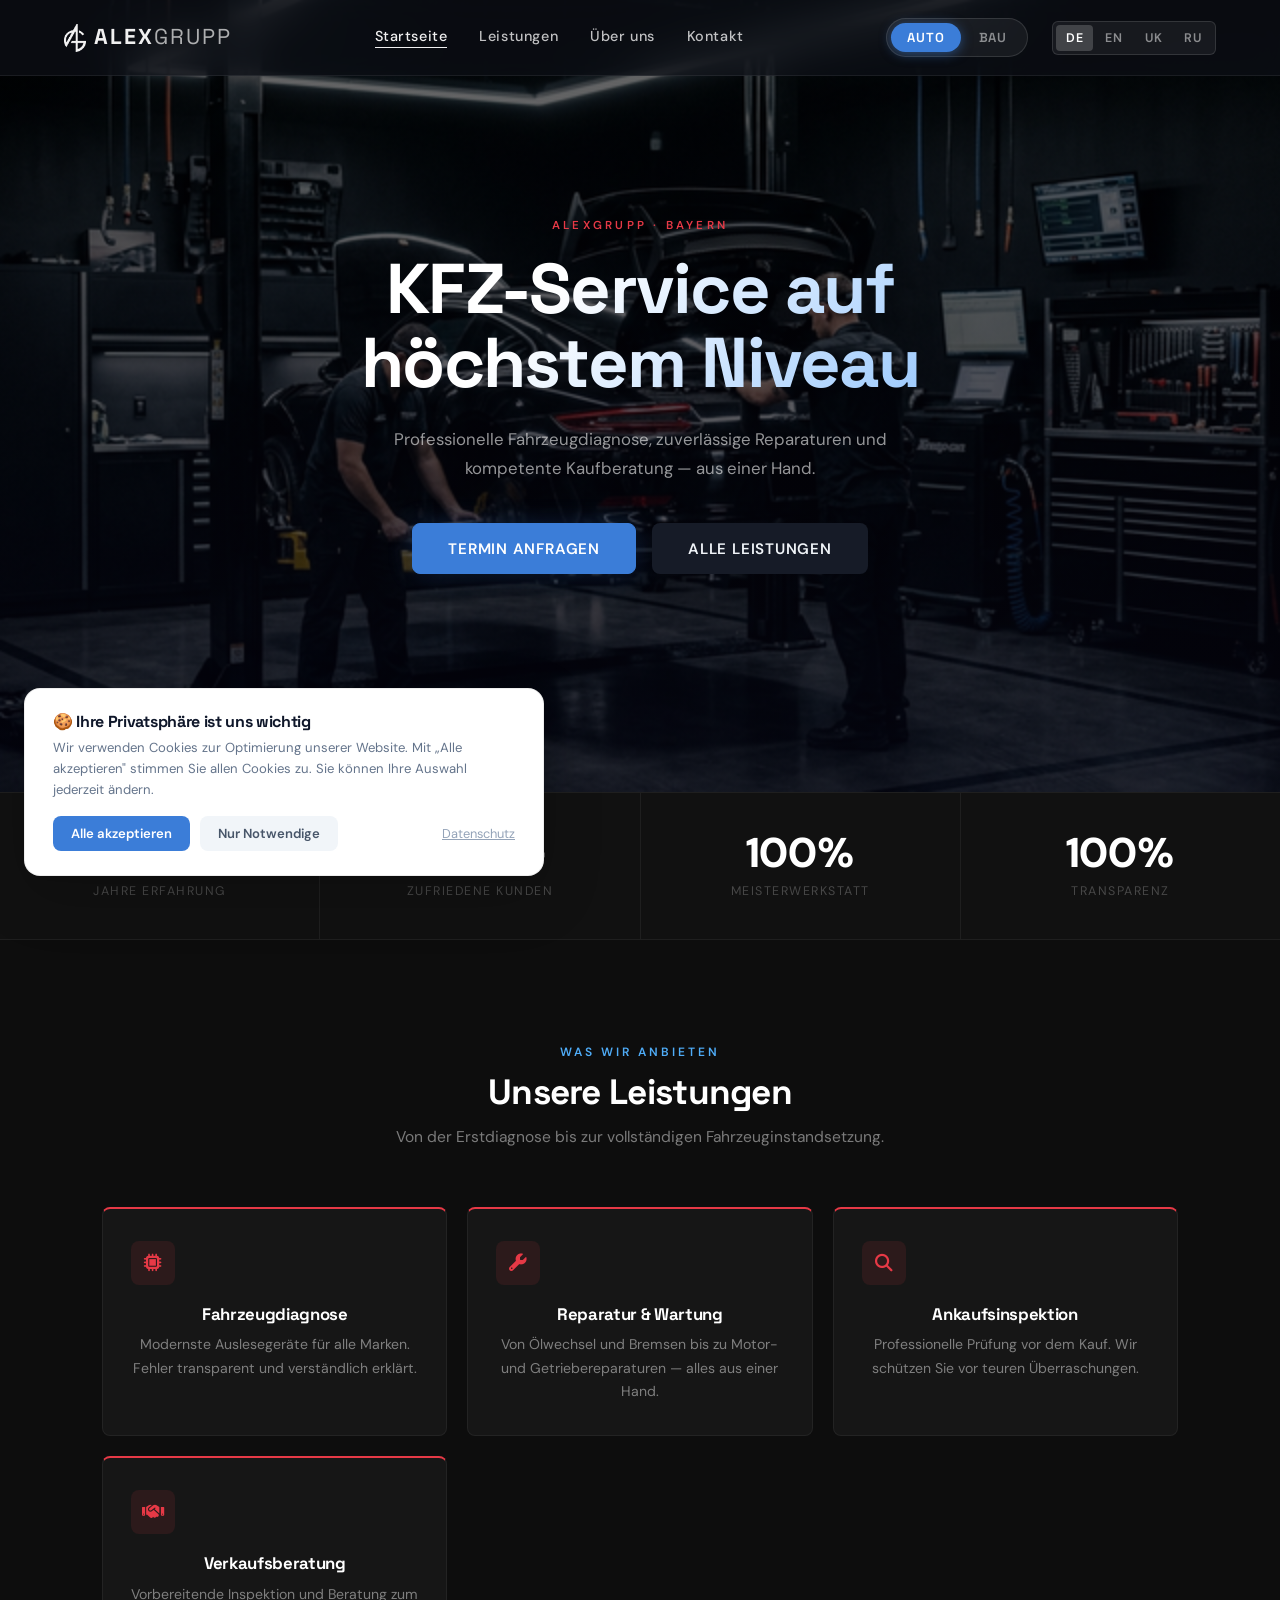
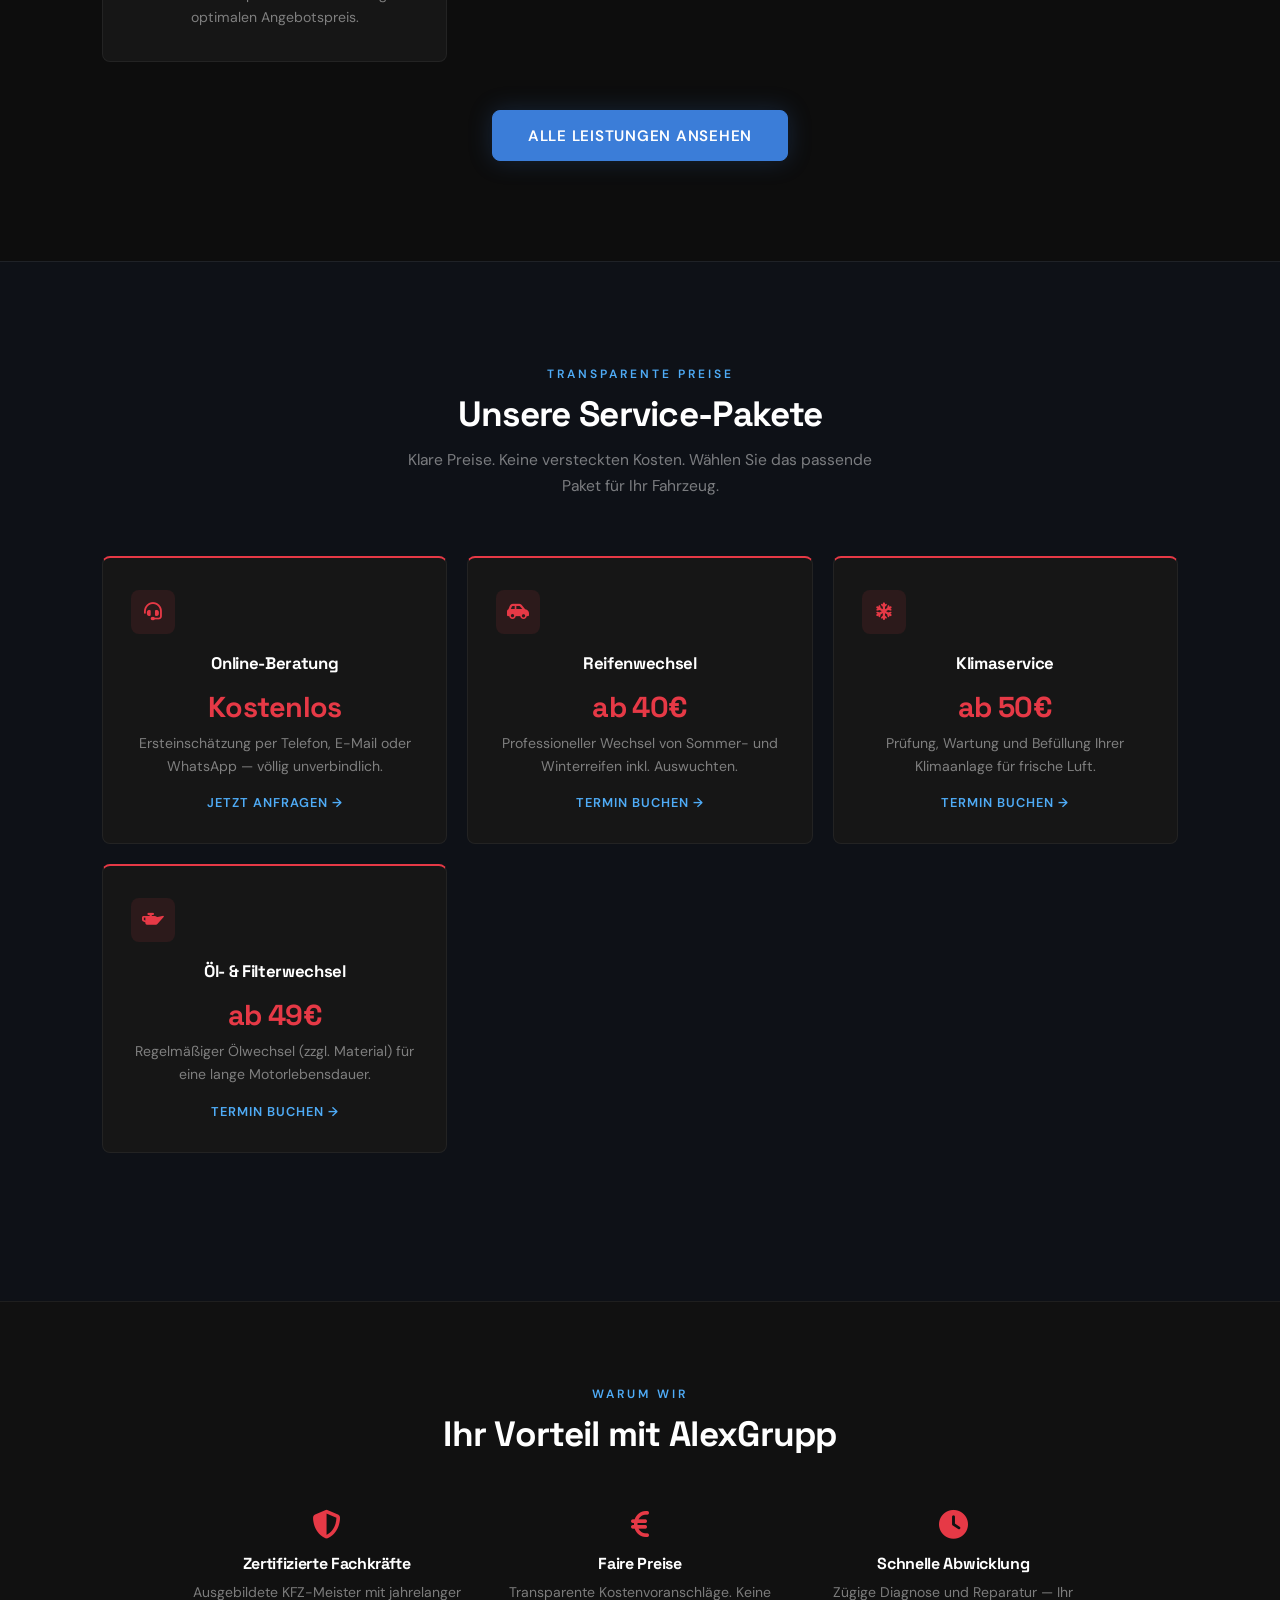
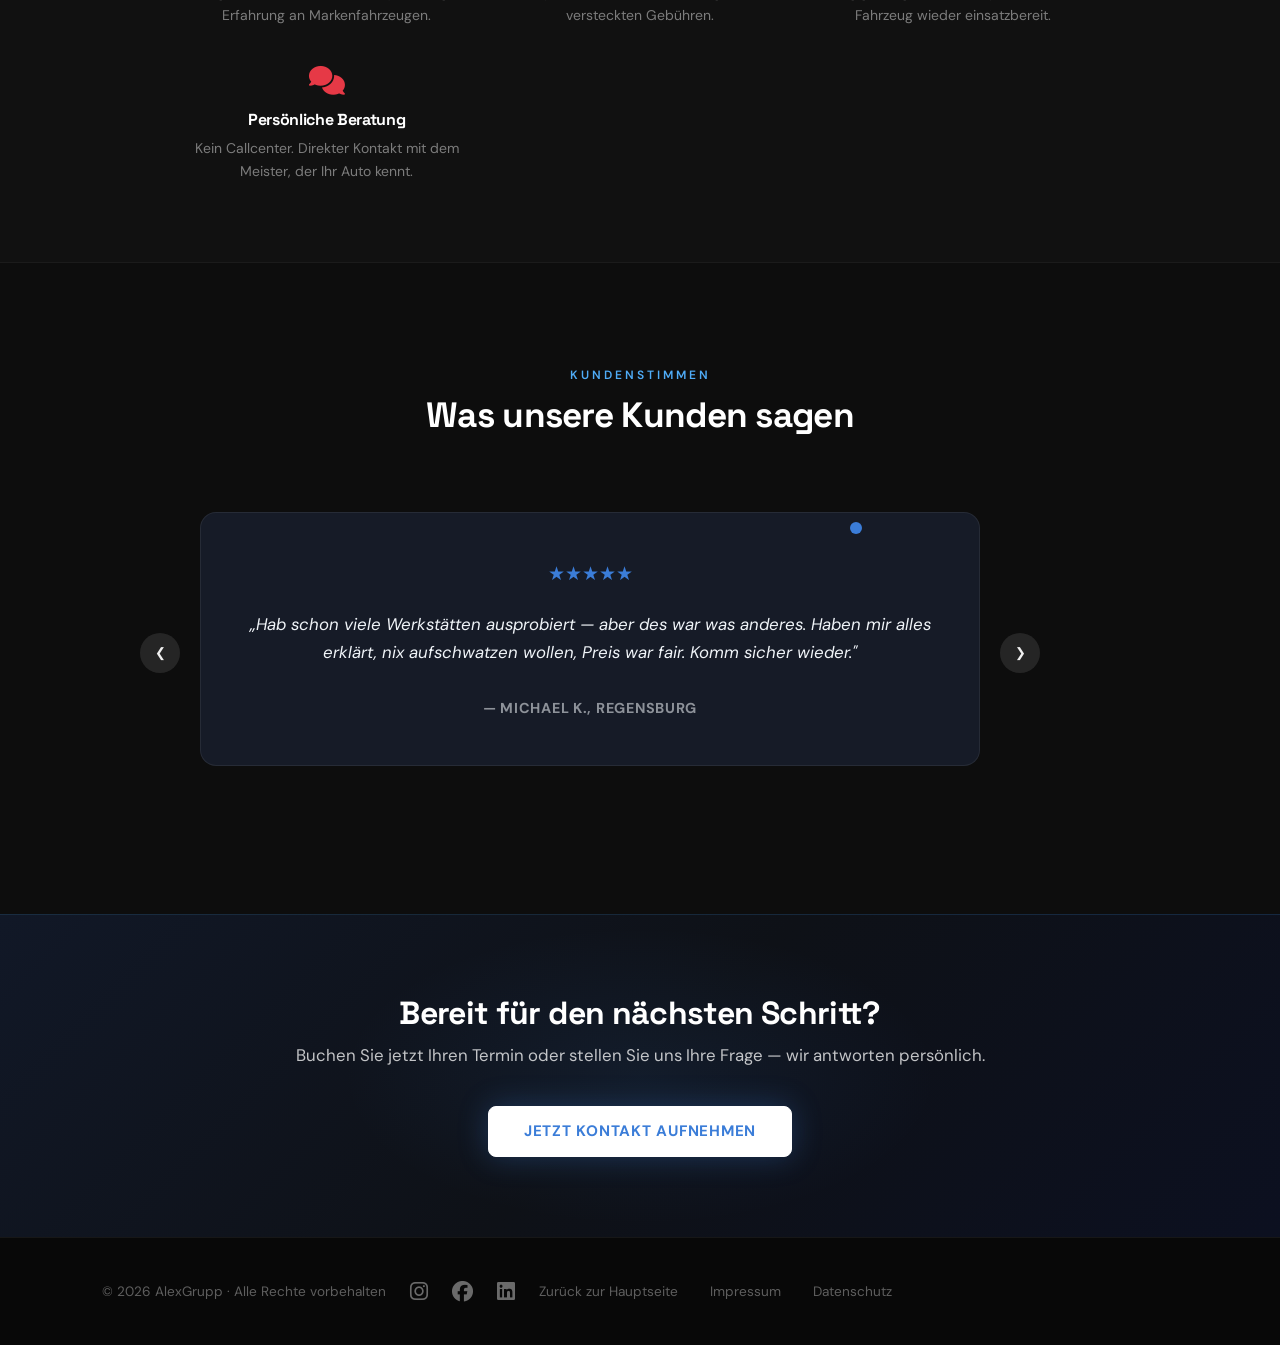
==== commit 56d67c79: "feat: unique hero images per page, AG logo in header+favicon, team photo, responsive hero heights" ====
--- a/auto/index.html
+++ b/auto/index.html
@@ -15,6 +15,7 @@
     <link rel="stylesheet" href="https://unpkg.com/aos@2.3.4/dist/aos.css">
     <link rel="stylesheet" href="../styles/global.css">
     <link rel="stylesheet" href="../styles/auto.css">
+    <link rel="icon" href="../assets/Photopea Logo Black.png" type="image/png">
 
     <style>
         body {
@@ -301,7 +302,7 @@
         /* CTA BAND */
         .cta-band {
             padding: 80px 8%;
-            background: #e63946;
+            background: linear-gradient(135deg, #111827 0%, #0e1117 50%, #0c1020 100%);
             text-align: center;
         }
 
@@ -319,7 +320,7 @@
 
         .cta-band .btn {
             background: #fff;
-            color: #e63946;
+            color: var(--color-auto-primary, #3b7dd8);
             border-color: #fff;
             font-weight: 700;
         }
@@ -363,7 +364,8 @@
     <!-- Header -->
     <header class="global-header scrolled" id="mainHeader">
         <div class="logo">
-            <a href="../index.html">ALEX<span>GRUPP</span></a>
+            <a href="../index.html"><img src="../assets/Photopea Logo Black.png" alt="AG"
+                    class="logo-icon">ALEX<span>GRUPP</span></a>
         </div>
         <nav class="header-nav" id="headerNav">
             <a href="index.html" class="active" data-i18n="nav-start">Startseite</a>
@@ -372,11 +374,9 @@
             <a href="kontakt.html" data-i18n="nav-contact">Kontakt</a>
         </nav>
         <div class="header-controls">
-            <div class="theme-switcher" id="themeSwitcher" title="Zu Innenausbau wechseln"
-                onclick="location.href='../bau/index.html';">
-                <div class="slider"></div>
-                <span class="switch-auto">Auto</span>
-                <span class="switch-bau">Bau</span>
+            <div class="theme-switcher" id="themeSwitcher">
+                <button class="switch-btn active">Auto</button>
+                <button class="switch-btn" onclick="location.href='../bau/index.html'">Bau</button>
             </div>
             <div id="langSwitcher"></div>
         </div>
@@ -406,12 +406,12 @@
             <span class="label">Jahre Erfahrung</span>
         </div>
         <div class="counter-item" data-aos="fade-up" data-aos-delay="80">
-            <span class="count">500+</span>
+            <span class="count">2000+</span>
             <span class="label">Zufriedene Kunden</span>
         </div>
         <div class="counter-item" data-aos="fade-up" data-aos-delay="160">
-            <span class="count">15+</span>
-            <span class="label">Fahrzeugmarken</span>
+            <span class="count">100%</span>
+            <span class="label">Meisterwerkstatt</span>
         </div>
         <div class="counter-item" data-aos="fade-up" data-aos-delay="240">
             <span class="count">100%</span>
@@ -453,6 +453,69 @@
         </div>
     </section>
 
+    <!-- Pricing Packages -->
+    <section class="packages-section"
+        style="padding: 100px 8%; background: var(--color-auto-bg); border-top: 1px solid var(--color-auto-surface-border);">
+        <div class="section-head" style="text-align:center;" data-aos="fade-up">
+            <span class="eyebrow">Transparente Preise</span>
+            <h2>Unsere Service-Pakete</h2>
+            <p>Klare Preise. Keine versteckten Kosten. Wählen Sie das passende Paket für Ihr Fahrzeug.</p>
+        </div>
+        <div class="services-grid">
+            <a href="kontakt.html" style="text-decoration:none; color: inherit; display:block;">
+                <div class="service-card" data-aos="fade-up" data-aos-delay="0" style="cursor:pointer;">
+                    <div class="icon"><i class="fas fa-headset"></i></div>
+                    <h3>Online-Beratung</h3>
+                    <h4 style="font-size: 1.8rem; font-weight: 800; color: #e63946; margin: 0.5rem 0;">
+                        Kostenlos</h4>
+                    <p>Ersteinschätzung per Telefon, E-Mail oder WhatsApp — völlig unverbindlich.</p>
+                    <span
+                        style="display:inline-block; margin-top:1rem; font-size:0.8rem; font-weight:600; color:var(--color-auto-accent); letter-spacing:0.08em; text-transform:uppercase;">Jetzt
+                        anfragen &rarr;</span>
+                </div>
+            </a>
+            <a href="kontakt.html" style="text-decoration:none; color: inherit; display:block;">
+                <div class="service-card" data-aos="fade-up" data-aos-delay="80" style="cursor:pointer;">
+                    <div class="icon"><i class="fas fa-car-side"></i></div>
+                    <h3>Reifenwechsel</h3>
+                    <h4 style="font-size: 1.8rem; font-weight: 800; color: #e63946; margin: 0.5rem 0;">
+                        ab
+                        40€</h4>
+                    <p>Professioneller Wechsel von Sommer- und Winterreifen inkl. Auswuchten.</p>
+                    <span
+                        style="display:inline-block; margin-top:1rem; font-size:0.8rem; font-weight:600; color:var(--color-auto-accent); letter-spacing:0.08em; text-transform:uppercase;">Termin
+                        buchen &rarr;</span>
+                </div>
+            </a>
+            <a href="kontakt.html" style="text-decoration:none; color: inherit; display:block;">
+                <div class="service-card" data-aos="fade-up" data-aos-delay="160" style="cursor:pointer;">
+                    <div class="icon"><i class="fas fa-snowflake"></i></div>
+                    <h3>Klimaservice</h3>
+                    <h4 style="font-size: 1.8rem; font-weight: 800; color: #e63946; margin: 0.5rem 0;">
+                        ab
+                        50€</h4>
+                    <p>Prüfung, Wartung und Befüllung Ihrer Klimaanlage für frische Luft.</p>
+                    <span
+                        style="display:inline-block; margin-top:1rem; font-size:0.8rem; font-weight:600; color:var(--color-auto-accent); letter-spacing:0.08em; text-transform:uppercase;">Termin
+                        buchen &rarr;</span>
+                </div>
+            </a>
+            <a href="kontakt.html" style="text-decoration:none; color: inherit; display:block;">
+                <div class="service-card" data-aos="fade-up" data-aos-delay="240" style="cursor:pointer;">
+                    <div class="icon"><i class="fas fa-oil-can"></i></div>
+                    <h3>Öl- &amp; Filterwechsel</h3>
+                    <h4 style="font-size: 1.8rem; font-weight: 800; color: #e63946; margin: 0.5rem 0;">
+                        ab
+                        49€</h4>
+                    <p>Regelmäßiger Ölwechsel (zzgl. Material) für eine lange Motorlebensdauer.</p>
+                    <span
+                        style="display:inline-block; margin-top:1rem; font-size:0.8rem; font-weight:600; color:var(--color-auto-accent); letter-spacing:0.08em; text-transform:uppercase;">Termin
+                        buchen &rarr;</span>
+                </div>
+            </a>
+        </div>
+    </section>
+
     <!-- Why AlexGrupp -->
     <section class="why-section">
         <div class="section-head" style="text-align:center;" data-aos="fade-up">
@@ -489,25 +552,8 @@
             <span class="eyebrow">Kundenstimmen</span>
             <h2>Was unsere Kunden sagen</h2>
         </div>
-        <div class="testimonials-grid">
-            <div class="testimonial-card" data-aos="fade-up" data-aos-delay="0">
-                <div class="stars">★★★★★</div>
-                <blockquote>„Schnell, ehrlich, professionell. Mein BMW war in besten Händen. Werde definitiv wieder
-                    kommen."</blockquote>
-                <span class="author">— Michael K., München</span>
-            </div>
-            <div class="testimonial-card" data-aos="fade-up" data-aos-delay="100">
-                <div class="stars">★★★★★</div>
-                <blockquote>„Vor dem Kauf meines Gebrauchtwagens haben sie das Auto gründlich geprüft und einen
-                    versteckten Schaden gefunden. Echte Profis."</blockquote>
-                <span class="author">— Olena S., Augsburg</span>
-            </div>
-            <div class="testimonial-card" data-aos="fade-up" data-aos-delay="200">
-                <div class="stars">★★★★★</div>
-                <blockquote>„Endlich eine Werkstatt, die offen kommuniziert und faire Preise hat. Sehr empfehlenswert!"
-                </blockquote>
-                <span class="author">— Thomas F., Nürnberg</span>
-            </div>
+        <div class="testimonials-grid" id="testimonial-slider-auto" data-aos="fade-up">
+            <!-- Populated by JS -->
         </div>
     </section>
 
@@ -520,22 +566,41 @@
 
     <!-- Footer -->
     <footer class="site-footer section" style="padding: 40px 8%;">
-        <p>&copy; 2026 AlexGrupp · <span data-i18n="footer-copy">Alle Rechte vorbehalten</span></p>
-        <div class="footer-links">
-            <a href="../index.html">Zurück zur Hauptseite</a>
-            <a href="../legal/impressum.html" data-i18n="footer-impressum">Impressum</a>
-            <a href="../legal/datenschutz.html" data-i18n="footer-datenschutz">Datenschutz</a>
+        <div style="display:flex; justify-content:space-between; align-items:center; flex-wrap: wrap; gap: 1.5rem;">
+            <p style="margin:0;">&copy; 2026 AlexGrupp &middot; <span data-i18n="footer-copy">Alle Rechte
+                    vorbehalten</span></p>
+            <div style="display:flex; gap: 1.5rem; align-items: center;">
+                <a href="https://www.instagram.com/" target="_blank" rel="noopener" aria-label="Instagram"
+                    style="color: rgba(255,255,255,0.4); font-size: 1.3rem; transition: color 0.2s;"
+                    onmouseover="this.style.color='#E1306C'" onmouseout="this.style.color='rgba(255,255,255,0.4)'">
+                    <i class="fab fa-instagram"></i>
+                </a>
+                <a href="https://www.facebook.com/" target="_blank" rel="noopener" aria-label="Facebook"
+                    style="color: rgba(255,255,255,0.4); font-size: 1.3rem; transition: color 0.2s;"
+                    onmouseover="this.style.color='#1877F2'" onmouseout="this.style.color='rgba(255,255,255,0.4)'">
+                    <i class="fab fa-facebook"></i>
+                </a>
+                <a href="https://www.linkedin.com/" target="_blank" rel="noopener" aria-label="LinkedIn"
+                    style="color: rgba(255,255,255,0.4); font-size: 1.3rem; transition: color 0.2s;"
+                    onmouseover="this.style.color='#0A66C2'" onmouseout="this.style.color='rgba(255,255,255,0.4)'">
+                    <i class="fab fa-linkedin"></i>
+                </a>
+            </div>
+            <div class="footer-links">
+                <a href="../index.html">Zurück zur Hauptseite</a>
+                <a href="../legal/impressum.html" data-i18n="footer-impressum">Impressum</a>
+                <a href="../legal/datenschutz.html" data-i18n="footer-datenschutz">Datenschutz</a>
+            </div>
         </div>
     </footer>
 
     <script src="https://unpkg.com/aos@2.3.4/dist/aos.js"></script>
     <script src="../js/i18n.js"></script>
+    <script src="../js/components/smart-header.js"></script>
+    <script src="../js/components/testimonial-slider.js"></script>
     <script>
         AOS.init({ duration: 650, easing: 'ease-out-cubic', once: true, offset: 80, startEvent: 'DOMContentLoaded' });
-        window.addEventListener('scroll', () => {
-            document.getElementById('mainHeader').classList.toggle('scrolled', window.scrollY > 30);
-        });
-        setTimeout(() => document.getElementById('hero').classList.add('loaded'), 80);
+        setTimeout(() => document.getElementById('hero')?.classList.add('loaded'), 80);
     </script>
 </body>
 
--- a/styles/global.css
+++ b/styles/global.css
@@ -3,31 +3,58 @@
    Unified tokens, resets, header, and shared components
    ========================================================================== */
 
-@import url('https://fonts.googleapis.com/css2?family=Inter:wght@300;400;500;600;700;800&display=swap');
+@import url('https://fonts.googleapis.com/css2?family=Space+Grotesk:wght@400;500;600;700&family=DM+Sans:ital,opsz,wght@0,9..40,300;0,9..40,400;0,9..40,500;0,9..40,600;0,9..40,700;1,9..40,400&display=swap');
 
 :root {
-  /* Typography */
-  --font-family-base: 'Inter', -apple-system, BlinkMacSystemFont, 'Segoe UI', sans-serif;
+  /* Typography — V4 */
+  --font-heading: 'Space Grotesk', -apple-system, BlinkMacSystemFont, 'Segoe UI', sans-serif;
+  --font-family-base: 'DM Sans', -apple-system, BlinkMacSystemFont, 'Segoe UI', sans-serif;
   --font-size-base: 16px;
 
+  /* ---- V4 Auto Theme: Midnight Steel + Ice Blue Metallic ---- */
+  --color-auto-bg: #0e1117;
+  /* Midnight Steel — less harsh than coal black */
+  --color-auto-surface: #161b27;
+  /* Elevated card surface */
+  --color-auto-surface-border: rgba(255, 255, 255, 0.07);
+  --color-auto-primary: #3b7dd8;
+  /* Steel Blue — premium, not too vivid */
+  --color-auto-primary-hover: #2d68bf;
+  --color-auto-primary-glow: rgba(59, 125, 216, 0.22);
+  --color-auto-accent: #4facf7;
+  /* Ice Blue metallic — eyebrows, highlights (replaces red) */
+  --color-auto-secondary: #7bb8f5;
+  /* Light steel secondary */
+  --color-auto-text: #f0f4f8;
+  /* Slightly warm off-white */
+  --color-auto-text-muted: rgba(240, 244, 248, 0.55);
+
+  /* ---- V4 Bau Theme: Amber & Soft Gray (unchanged) ---- */
+  --color-bau-bg: #f8fafc;
+  --color-bau-surface: #ffffff;
+  --color-bau-surface-border: #e2e8f0;
+  --color-bau-primary: #d97706;
+  --color-bau-primary-hover: #b45309;
+  --color-bau-secondary: #f59e0b;
+  --color-bau-text: #0f172a;
+  --color-bau-text-muted: #64748b;
+
   /* ---- Unified Button System ---- */
-  --btn-radius: 6px;
+  --btn-radius: 8px;
   --btn-padding: 0.9rem 2.2rem;
   --btn-font-size: 0.95rem;
   --btn-font-weight: 600;
-  --btn-letter-spacing: 0.06em;
-  --btn-transition: all 0.25s ease;
-
-  /* Shared Colors */
-  --color-white: #ffffff;
-  --color-black: #000000;
-  --color-glass-bg: rgba(10, 10, 10, 0.55);
-  --color-glass-border: rgba(255, 255, 255, 0.1);
-  --color-glass-text: #ffffff;
+  --btn-letter-spacing: 0.05em;
+  --btn-transition: all 0.3s cubic-bezier(0.25, 1, 0.5, 1);
+
+  /* Shared Colors for Global Overlays */
+  --color-glass-bg: rgba(14, 17, 23, 0.7);
+  --color-glass-border: rgba(255, 255, 255, 0.07);
+  --color-glass-text: #f0f4f8;
 
   /* Transitions */
-  --transition-smooth: all 0.55s cubic-bezier(0.25, 1, 0.5, 1);
-  --transition-fast: all 0.25s ease;
+  --transition-smooth: all 0.5s cubic-bezier(0.25, 1, 0.5, 1);
+  --transition-fast: all 0.22s ease;
 
   /* Z-Index */
   --z-header: 1000;
@@ -59,6 +86,17 @@
   -webkit-font-smoothing: antialiased;
   -moz-osx-font-smoothing: grayscale;
   overflow-x: hidden;
+}
+
+h1,
+h2,
+h3,
+h4,
+h5,
+h6 {
+  font-family: var(--font-heading);
+  line-height: 1.15;
+  letter-spacing: -0.02em;
 }
 
 a {
@@ -98,20 +136,40 @@
 }
 
 .global-header.scrolled {
-  background: rgba(5, 5, 5, 0.92);
+  background: rgba(10, 12, 18, 0.95);
+  box-shadow: 0 1px 0 rgba(255, 255, 255, 0.05);
 }
 
 .global-header .logo {
-  font-size: 1.4rem;
-  font-weight: 800;
+  font-family: var(--font-heading);
+  font-size: 1.35rem;
+  font-weight: 700;
   letter-spacing: 2px;
   color: var(--color-white);
   text-transform: uppercase;
 }
 
 .global-header .logo span {
-  font-weight: 300;
-  opacity: 0.85;
+  font-weight: 400;
+  opacity: 0.7;
+}
+
+/* Logo icon (AG monogram) beside wordmark */
+.logo-icon {
+  height: 28px;
+  width: auto;
+  display: inline-block;
+  vertical-align: middle;
+  margin-right: 8px;
+  filter: invert(1);
+  /* white icon on dark Auto header */
+  opacity: 0.95;
+  transition: opacity 0.2s;
+}
+
+/* Bau theme: dark icon on light header */
+.logo-icon-bau {
+  filter: invert(0);
 }
 
 /* Header Controls (Switcher & Lang) */
@@ -144,55 +202,51 @@
 }
 
 /* ==========================================================================
-   Integrated Toggle Switch (Auto | Bau)
+   Theme Switcher — V5: Proper button targets only, no whole-div click
    ========================================================================== */
 .theme-switcher {
   display: flex;
   align-items: center;
-  background: rgba(255, 255, 255, 0.08);
-  border: 1px solid rgba(255, 255, 255, 0.15);
+  background: rgba(255, 255, 255, 0.06);
+  border: 1px solid rgba(255, 255, 255, 0.12);
   border-radius: 30px;
-  padding: 3px;
+  padding: 4px;
   position: relative;
-  cursor: pointer;
+  gap: 2px;
+  cursor: default;
   user-select: none;
 }
 
-.theme-switcher .slider {
-  position: absolute;
-  top: 3px;
-  bottom: 3px;
-  left: 3px;
-  width: calc(50% - 3px);
-  background: var(--color-white);
-  border-radius: 20px;
-  transition: var(--transition-smooth);
-  z-index: 1;
-}
-
-.theme-switcher.is-bau .slider {
-  transform: translateX(100%);
-  background: #f0f0f0;
-}
-
-.theme-switcher span {
+.theme-switcher .switch-btn {
   position: relative;
   z-index: 2;
-  padding: 7px 18px;
-  font-size: 0.85rem;
+  padding: 6px 16px;
+  font-size: 0.82rem;
   font-weight: 600;
-  color: rgba(255, 255, 255, 0.6);
-  transition: color 0.3s ease;
-  letter-spacing: 0.05em;
-}
-
-.theme-switcher:not(.is-bau) .switch-auto {
+  letter-spacing: 0.06em;
+  text-transform: uppercase;
+  border-radius: 22px;
+  border: none;
+  cursor: pointer;
+  transition: all 0.3s cubic-bezier(0.25, 1, 0.5, 1);
+  background: transparent;
+  color: rgba(255, 255, 255, 0.5);
+  font-family: var(--font-heading, 'Space Grotesk', sans-serif);
+}
+
+.theme-switcher .switch-btn.active {
+  background: #3b7dd8;
+  color: #fff;
+  box-shadow: 0 2px 12px rgba(59, 125, 216, 0.5);
+}
+
+/* Bau pill active override — amber pill */
+.theme-switcher.is-bau .switch-btn.active {
+  background: #f59e0b;
   color: #111;
-}
-
-.theme-switcher.is-bau .switch-bau {
-  color: #111;
-}
+  box-shadow: 0 2px 12px rgba(245, 158, 11, 0.45);
+}
+
 
 /* ==========================================================================
    Unified Button System
@@ -399,36 +453,64 @@
 
 
 /* ==========================================================================
-   Responsive
+   Responsive — V5: Comprehensive Multi-Breakpoint
    ========================================================================== */
-@media (max-width: 1024px) {
+
+/* Wide screens */
+@media (min-width: 1440px) {
+  :root {
+    --section-padding: 120px 10%;
+  }
+}
+
+/* Laptops */
+@media (max-width: 1240px) {
+  :root {
+    --section-padding: 80px 6%;
+  }
+
   .two-col {
     grid-template-columns: 1fr;
     gap: 3rem;
   }
-
+}
+
+/* Tablet portrait / small laptop */
+@media (max-width: 1024px) {
   .counter-strip {
     gap: 3rem;
   }
-}
-
+
+  .two-col {
+    grid-template-columns: 1fr;
+    gap: 2.5rem;
+  }
+}
+
+/* Tablet */
 @media (max-width: 768px) {
+  :root {
+    --section-padding: 70px 5%;
+    --section-padding-mobile: 50px 20px;
+  }
+
   .global-header {
-    height: 66px;
-    padding: 0 20px;
-  }
-
+    height: 64px;
+    padding: 0 18px;
+  }
+
+  /* Hide nav links, show hamburger placeholder */
   .header-nav {
     display: none;
   }
 
   .header-controls {
-    gap: 1rem;
-  }
-
-  .theme-switcher span {
-    padding: 6px 12px;
-    font-size: 0.8rem;
+    gap: 0.75rem;
+  }
+
+  .theme-switcher .switch-btn {
+    padding: 5px 11px;
+    font-size: 0.75rem;
   }
 
   .section {
@@ -440,20 +522,218 @@
   }
 
   .counter-strip {
-    gap: 2rem;
-    padding: 40px 20px;
+    flex-wrap: wrap;
+    gap: 1rem;
+    padding: 30px 16px;
   }
 
   .counter-item .count {
-    font-size: 2.2rem;
+    font-size: 2rem;
   }
 
   .site-footer {
     flex-direction: column;
     text-align: center;
+    gap: 1.25rem;
   }
 
   .footer-links {
     justify-content: center;
+    flex-wrap: wrap;
+    gap: 1rem;
+  }
+
+  /* Form layouts */
+  .form-row {
+    flex-direction: column;
+    gap: 0;
+  }
+
+  /* Contact layout */
+  .contact-layout {
+    grid-template-columns: 1fr !important;
+  }
+
+  /* Services grid — auto collapse to 1 col on mobile */
+  .services-grid {
+    grid-template-columns: 1fr !important;
+  }
+
+  /* Why grid */
+  .why-grid {
+    grid-template-columns: repeat(2, 1fr) !important;
+    gap: 2rem;
+  }
+}
+
+/* Phone */
+@media (max-width: 480px) {
+  :root {
+    --section-padding: 60px 4%;
+    --section-padding-mobile: 48px 16px;
+    --btn-padding: 0.85rem 1.6rem;
+    --btn-font-size: 0.9rem;
+  }
+
+  .global-header {
+    height: 58px;
+    padding: 0 14px;
+  }
+
+  .global-header .logo {
+    font-size: 1.1rem;
+    letter-spacing: 1.5px;
+  }
+
+  .theme-switcher .switch-btn {
+    padding: 4px 9px;
+    font-size: 0.7rem;
+  }
+
+  #langSwitcher {
+    display: none;
+    /* hide lang on small phones to save space */
+  }
+
+  h1 {
+    font-size: clamp(1.8rem, 8vw, 2.8rem);
+  }
+
+  h2 {
+    font-size: clamp(1.4rem, 6vw, 2.2rem);
+  }
+
+  h3 {
+    font-size: 1.15rem;
+  }
+
+  .section-title {
+    font-size: 1.5rem;
+  }
+
+  /* Hero full-screen on phone */
+  .hero {
+    min-height: 100svh;
+  }
+
+  .hero-ctas {
+    flex-direction: column;
+    gap: 0.75rem;
+    align-items: center;
+  }
+
+  .hero-ctas .btn {
+    width: 100%;
+    max-width: 320px;
+    justify-content: center;
+  }
+
+  .counter-band,
+  .counter-strip {
+    flex-direction: column;
+    gap: 0;
+  }
+
+  .counter-item {
+    border-right: none !important;
+    border-bottom: 1px solid rgba(255, 255, 255, 0.06);
+    padding: 22px 24px;
+    min-width: 100%;
+  }
+
+  /* Services — single col */
+  .services-grid {
+    grid-template-columns: 1fr !important;
+  }
+
+  /* Why grid — 2 col on phone */
+  .why-grid {
+    grid-template-columns: repeat(2, 1fr) !important;
+    gap: 1.5rem;
+  }
+
+  .why-item p {
+    font-size: 0.82rem;
+  }
+
+  /* Contact form */
+  .contact-layout {
+    grid-template-columns: 1fr !important;
+    gap: 2rem;
+  }
+
+  .contact-form-card {
+    padding: 1.5rem 1rem !important;
+  }
+
+  /* Testimonials */
+  .ts-wrapper {
+    padding: 0 10px !important;
+  }
+
+  .ts-card {
+    padding: 2rem 1.25rem !important;
+  }
+
+  .ts-text {
+    font-size: 0.9rem !important;
+  }
+
+  /* Footer */
+  .site-footer {
+    padding: 28px 16px !important;
+    font-size: 0.85rem;
+  }
+
+  /* Pricing cards — make sure all same height */
+  .packages-section .services-grid {
+    grid-template-columns: 1fr 1fr;
+    gap: 1rem;
+  }
+
+  /* CTA band */
+  .cta-band h2 {
+    font-size: 1.5rem;
+  }
+
+  .cta-band p {
+    font-size: 0.9rem;
+  }
+
+  /* Maps iframe on mobile */
+  .contact-info iframe {
+    height: 180px !important;
+  }
+}
+
+/* Very small phones */
+@media (max-width: 360px) {
+  :root {
+    --btn-padding: 0.75rem 1.25rem;
+  }
+
+  .packages-section .services-grid {
+    grid-template-columns: 1fr;
+  }
+
+  .why-grid {
+    grid-template-columns: 1fr !important;
+  }
+}
+
+/* Touch: tap target minimum sizes */
+@media (hover: none) and (pointer: coarse) {
+  .btn {
+    min-height: 48px;
+  }
+
+  .switch-btn {
+    min-height: 40px;
+  }
+
+  .contact-method a {
+    min-height: 44px;
+    display: flex;
+    align-items: center;
   }
 }
--- a/styles/auto.css
+++ b/styles/auto.css
@@ -1,225 +1,361 @@
 /* ==========================================================================
-   Auto (Dark Theme) Variables & Styles
-   ========================================================================== */
-:root {
-    --color-auto-bg: #121212;
-    --color-auto-bg-light: #1e1e1e;
-    --color-auto-text: #f5f5f5;
-    --color-auto-text-muted: #a0a0a0;
-
-    --color-auto-primary: #e63946;
-    /* Sporty Red */
-    --color-auto-secondary: #457b9d;
-    /* Tech Blue */
-    --color-auto-accent: #00b4d8;
-    /* Neon Cyan */
-
-    --gradient-auto: linear-gradient(135deg, #121212 0%, #1a1a2e 100%);
-    --shadow-auto: 0 10px 30px rgba(0, 0, 0, 0.5);
-}
-
-.theme-auto {
-    background-color: var(--color-auto-bg);
+   Auto Theme Overrides & Component Styles
+   ========================================================================== */
+
+body {
+    background: var(--color-auto-bg);
     color: var(--color-auto-text);
 }
 
-/* Split Screen Specifics */
-.split-side.split-auto {
-    background: var(--gradient-auto);
-    /* Optional: Background image for the Auto half */
-    background-image: linear-gradient(rgba(18, 18, 18, 0.8), rgba(18, 18, 18, 0.9)), url('../assets/auto-bg.jpg');
+/* ==========================================================================
+   Buttons
+   ========================================================================== */
+.btn-primary-auto {
+    background: var(--color-auto-primary);
+    color: #fff;
+    border: 1px solid var(--color-auto-primary);
+    transition: var(--btn-transition);
+    box-shadow: 0 0 24px var(--color-auto-primary-glow);
+}
+
+.btn-primary-auto:hover {
+    background: var(--color-auto-primary-hover);
+    border-color: var(--color-auto-primary-hover);
+    box-shadow: 0 6px 30px var(--color-auto-primary-glow);
+    transform: translateY(-2px);
+}
+
+.btn-secondary-auto {
+    background: var(--color-auto-surface);
+    color: var(--color-auto-text);
+    border: 1px solid transparent;
+    transition: var(--btn-transition);
+}
+
+.btn-secondary-auto:hover {
+    background: var(--color-auto-primary);
+    transform: translateY(-2px);
+}
+
+/* ==========================================================================
+   Hero Section
+   ========================================================================== */
+.hero {
+    position: relative;
+    height: 90vh;
+    min-height: 600px;
+    display: flex;
+    align-items: center;
+    justify-content: center;
+    text-align: center;
+    overflow: hidden;
+}
+
+.hero-bg {
+    position: absolute;
+    inset: 0;
+    background-image: linear-gradient(to bottom, rgba(11, 15, 25, 0.4), var(--color-auto-bg)),
+        url('../assets/auto_hero.png');
     background-size: cover;
     background-position: center;
-    position: relative;
-}
-
-.split-auto .content-wrapper {
+    transform: scale(1.05);
+    transition: transform 8s ease-out;
+}
+
+.hero.loaded .hero-bg {
+    transform: scale(1);
+}
+
+.hero-content {
     position: relative;
     z-index: 10;
+    max-width: 800px;
+    padding: 0 24px;
+}
+
+.hero-content h1 {
+    font-size: clamp(2.5rem, 5vw, 4.5rem);
+    font-weight: 800;
+    line-height: 1.1;
+    margin-bottom: 1.5rem;
+    letter-spacing: -0.02em;
+    color: var(--color-auto-text);
+}
+
+.hero-content p {
+    font-size: 1.1rem;
+    color: var(--color-auto-text-muted);
+    margin-bottom: 2.5rem;
+    max-width: 600px;
+    margin-left: auto;
+    margin-right: auto;
+    line-height: 1.6;
+}
+
+.hero-ctas {
+    display: flex;
+    gap: 1rem;
+    justify-content: center;
+    flex-wrap: wrap;
+}
+
+/* ==========================================================================
+   Counter Band
+   ========================================================================== */
+.counter-band {
+    display: flex;
+    justify-content: center;
+    background: var(--color-auto-surface);
+    border-top: 1px solid var(--color-auto-surface-border);
+    border-bottom: 1px solid var(--color-auto-surface-border);
+    flex-wrap: wrap;
+}
+
+.counter-item {
+    flex: 1;
+    min-width: 150px;
+    text-align: center;
+    padding: 40px 24px;
+    border-right: 1px solid var(--color-auto-surface-border);
+}
+
+.counter-item:last-child {
+    border-right: none;
+}
+
+.counter-item .count {
+    font-size: 2.8rem;
+    font-weight: 800;
+    color: var(--color-auto-text);
+    display: block;
+    line-height: 1;
+}
+
+.counter-item .label {
+    font-size: 0.8rem;
+    letter-spacing: 0.1em;
+    text-transform: uppercase;
+    color: var(--color-auto-text-muted);
+    margin-top: 0.5rem;
+    display: block;
+}
+
+/* ==========================================================================
+   Services Teaser
+   ========================================================================== */
+.services-teaser {
+    padding: var(--section-padding-desktop);
+    background: var(--color-auto-bg);
+}
+
+.section-head {
+    text-align: center;
+    margin-bottom: 4rem;
+}
+
+.section-head .eyebrow {
+    font-size: 0.75rem;
+    font-weight: 600;
+    letter-spacing: 0.25em;
+    text-transform: uppercase;
+    color: var(--color-auto-accent);
+    margin-bottom: 1rem;
+    display: block;
+}
+
+.section-head h2 {
+    font-size: 2.4rem;
+    font-weight: 800;
+    letter-spacing: -0.02em;
+    margin-bottom: 1.2rem;
+}
+
+.section-head p {
+    color: var(--color-auto-text-muted);
+    max-width: 600px;
+    margin: 0 auto;
+}
+
+.services-grid {
+    display: grid;
+    grid-template-columns: repeat(auto-fit, minmax(280px, 1fr));
+    gap: 1.5rem;
+    max-width: 1200px;
+    margin: 0 auto 3rem;
+}
+
+.service-card {
+    background: var(--color-auto-surface);
+    border: 1px solid var(--color-auto-surface-border);
+    padding: 2.5rem 2rem;
+    border-radius: var(--border-radius-card);
+    transition: all 0.4s ease;
+    text-align: center;
+    /* Equal heights for all cards in a grid row */
     display: flex;
     flex-direction: column;
-    justify-content: center;
-    align-items: center;
     height: 100%;
-    padding: 2rem;
-    text-align: center;
-}
-
-.split-auto h1 {
-    font-size: 4rem;
-    font-weight: 800;
+}
+
+/* Ensure anchor wrappers don't break height */
+.services-grid>a {
+    display: flex;
+    flex-direction: column;
+}
+
+.service-card:hover {
+    transform: translateY(-6px);
+    border-color: var(--color-auto-primary);
+    box-shadow: 0 16px 50px rgba(59, 125, 216, 0.15);
+}
+
+.service-card .icon {
+    font-size: 2.2rem;
+    color: var(--color-auto-primary);
+    margin-bottom: 1.5rem;
+    display: inline-block;
+}
+
+.service-card h3 {
+    font-size: 1.2rem;
+    font-weight: 700;
     margin-bottom: 1rem;
-    text-transform: uppercase;
-    letter-spacing: 2px;
-    background: -webkit-linear-gradient(45deg, var(--color-auto-text), var(--color-auto-secondary));
-    -webkit-background-clip: text;
-    background-clip: text;
-    -webkit-text-fill-color: transparent;
-}
-
-.split-auto p {
-    font-size: 1.2rem;
-    color: var(--color-auto-text-muted);
-    max-width: 80%;
-    margin-bottom: 2rem;
-}
-
-.btn-auto {
-    display: inline-block;
-    padding: 1rem 2.5rem;
-    background: transparent;
-    color: var(--color-auto-text);
-    border: 2px solid var(--color-auto-primary);
-    border-radius: 4px;
-    /* Brutalist/Tech edge */
+}
+
+.service-card p {
+    color: var(--color-auto-text-muted);
+    font-size: 0.95rem;
+}
+
+.all-services-cta {
+    text-align: center;
+    margin-top: 3rem;
+}
+
+/* ==========================================================================
+   Why Us Grid
+   ========================================================================== */
+.why-section {
+    padding: var(--section-padding-desktop);
+    background: var(--color-auto-surface);
+    border-top: 1px solid var(--color-auto-surface-border);
+}
+
+.why-grid {
+    display: grid;
+    grid-template-columns: repeat(auto-fit, minmax(220px, 1fr));
+    gap: 2.5rem;
+    max-width: 1000px;
+    margin: 3rem auto 0;
+}
+
+.why-item {
+    text-align: center;
+}
+
+.why-item i {
+    font-size: 2rem;
+    color: var(--color-auto-primary);
+    margin-bottom: 1.2rem;
+    display: block;
+}
+
+.why-item h4 {
     font-size: 1.1rem;
-    font-weight: 600;
-    text-transform: uppercase;
-    letter-spacing: 1px;
-    cursor: pointer;
-    transition: var(--transition-fast);
+    font-weight: 700;
+    margin-bottom: 0.8rem;
+}
+
+.why-item p {
+    color: var(--color-auto-text-muted);
+    font-size: 0.9rem;
+    line-height: 1.6;
+}
+
+/* ==========================================================================
+   Testimonials (Basic Container, Slider JS will populate this)
+   ========================================================================== */
+.testimonials-section {
+    padding: var(--section-padding-desktop);
+    background: var(--color-auto-bg);
+}
+
+/* ==========================================================================
+   CTA BAND — V4: Midnight Steel Gradient with Ice Blue accent
+   ========================================================================== */
+.cta-band {
+    padding: var(--section-padding-desktop);
+    background: linear-gradient(135deg, #111827 0%, #0e1117 50%, #0c1020 100%);
+    border-top: 1px solid rgba(75, 172, 247, 0.15);
+    text-align: center;
     position: relative;
     overflow: hidden;
 }
 
-.btn-auto::before {
+.cta-band::before {
     content: '';
     position: absolute;
-    top: 0;
-    left: -100%;
-    width: 100%;
-    height: 100%;
+    top: 50%;
+    left: 50%;
+    transform: translate(-50%, -50%);
+    width: 600px;
+    height: 300px;
+    background: radial-gradient(ellipse at center, rgba(59, 125, 216, 0.1) 0%, transparent 70%);
+    pointer-events: none;
+}
+
+.cta-band h2 {
+    font-size: 2.2rem;
+    font-weight: 700;
+    color: #fff;
+    margin-bottom: 0.75rem;
+    position: relative;
+}
+
+.cta-band p {
+    color: rgba(240, 244, 248, 0.65);
+    margin-bottom: 2.5rem;
+    font-size: 1.05rem;
+    position: relative;
+}
+
+.cta-band .btn {
     background: var(--color-auto-primary);
-    transition: var(--transition-fast);
-    z-index: -1;
-}
-
-.btn-auto:hover::before {
-    left: 0;
-}
-
-.btn-auto:hover {
-    box-shadow: 0 0 15px rgba(230, 57, 70, 0.5);
-}
-
-/* Internal Page Styles */
-.internal-page {
-    background-color: var(--color-auto-bg);
-}
-
-/* Hero Section */
-.hero-section {
-    position: relative;
-    height: 70vh;
-    min-height: 500px;
-    display: flex;
-    align-items: center;
-    justify-content: center;
-    text-align: center;
-    background-image: linear-gradient(rgba(0, 0, 0, 0.6), rgba(0, 0, 0, 0.7)), url('../assets/auto_hero.png');
-    background-size: cover;
-    background-position: center;
-    color: var(--color-auto-text);
-}
-
-.hero-content h1 {
-    font-size: 3.5rem;
-    font-weight: 800;
-    text-transform: uppercase;
-    margin-bottom: 1rem;
-    background: linear-gradient(to right, #ffffff, var(--color-auto-secondary));
-    -webkit-background-clip: text;
-    -webkit-text-fill-color: transparent;
-}
-
-.hero-content p {
-    font-size: 1.2rem;
-    color: var(--color-auto-text-muted);
-    max-width: 600px;
-    margin: 0 auto 2rem;
-}
-
-/* Section Common */
-.section {
-    padding: 100px 5%;
-}
-
-.section-title {
-    text-align: center;
-    font-size: 2.5rem;
-    margin-bottom: 3rem;
-    text-transform: uppercase;
-}
-
-/* Services Grid */
-.services-grid {
-    display: grid;
-    grid-template-columns: repeat(auto-fit, minmax(300px, 1fr));
-    gap: 2rem;
-    max-width: 1200px;
-    margin: 0 auto;
-}
-
-.service-card {
-    background: var(--color-auto-bg-light);
-    padding: 3rem 2rem;
-    border-radius: 8px;
-    border: 1px solid rgba(255, 255, 255, 0.05);
-    transition: var(--transition-fast);
-    position: relative;
-    overflow: hidden;
-}
-
-.service-card:hover {
-    transform: translateY(-10px);
-    border-color: var(--color-auto-primary);
-    box-shadow: var(--shadow-auto);
-}
-
-.service-card i {
-    font-size: 2.5rem;
-    color: var(--color-auto-primary);
-    margin-bottom: 1.5rem;
-    display: block;
-}
-
-.service-card h3 {
-    font-size: 1.5rem;
-    margin-bottom: 1rem;
-    color: var(--color-auto-text);
-}
-
-.service-card p {
-    color: var(--color-auto-text-muted);
-    line-height: 1.6;
-}
-
-/* Footer Section */
-.footer-simple {
-    padding: 50px 5%;
-    background: #0a0a0a;
-    border-top: 1px solid rgba(255, 255, 255, 0.05);
-    color: var(--color-auto-text-muted);
-    text-align: center;
-}
-
-.footer-nav {
-    display: flex;
-    justify-content: center;
-    gap: 2rem;
-    margin-bottom: 2rem;
-}
-
-.footer-nav a:hover {
-    color: var(--color-auto-primary);
-}
-
+    color: #fff;
+    border: 1px solid rgba(75, 172, 247, 0.3);
+    font-weight: 700;
+    position: relative;
+    box-shadow: 0 0 30px rgba(59, 125, 216, 0.3);
+}
+
+.cta-band .btn:hover {
+    background: var(--color-auto-primary-hover);
+    box-shadow: 0 0 40px rgba(59, 125, 216, 0.5);
+    transform: translateY(-2px);
+}
+
+/* ==========================================================================
+   Responsive
+   ========================================================================== */
 @media (max-width: 768px) {
+    .counter-item {
+        min-width: 50%;
+        padding: 25px 15px;
+    }
+
+    .hero-ctas {
+        flex-direction: column;
+        align-items: stretch;
+    }
+
     .hero-content h1 {
-        font-size: 2.5rem;
+        font-size: 2.2rem;
     }
 
-    .section {
-        padding: 60px 20px;
+    .services-teaser,
+    .why-section,
+    .testimonials-section,
+    .cta-band {
+        padding: var(--section-padding-mobile);
     }
 }
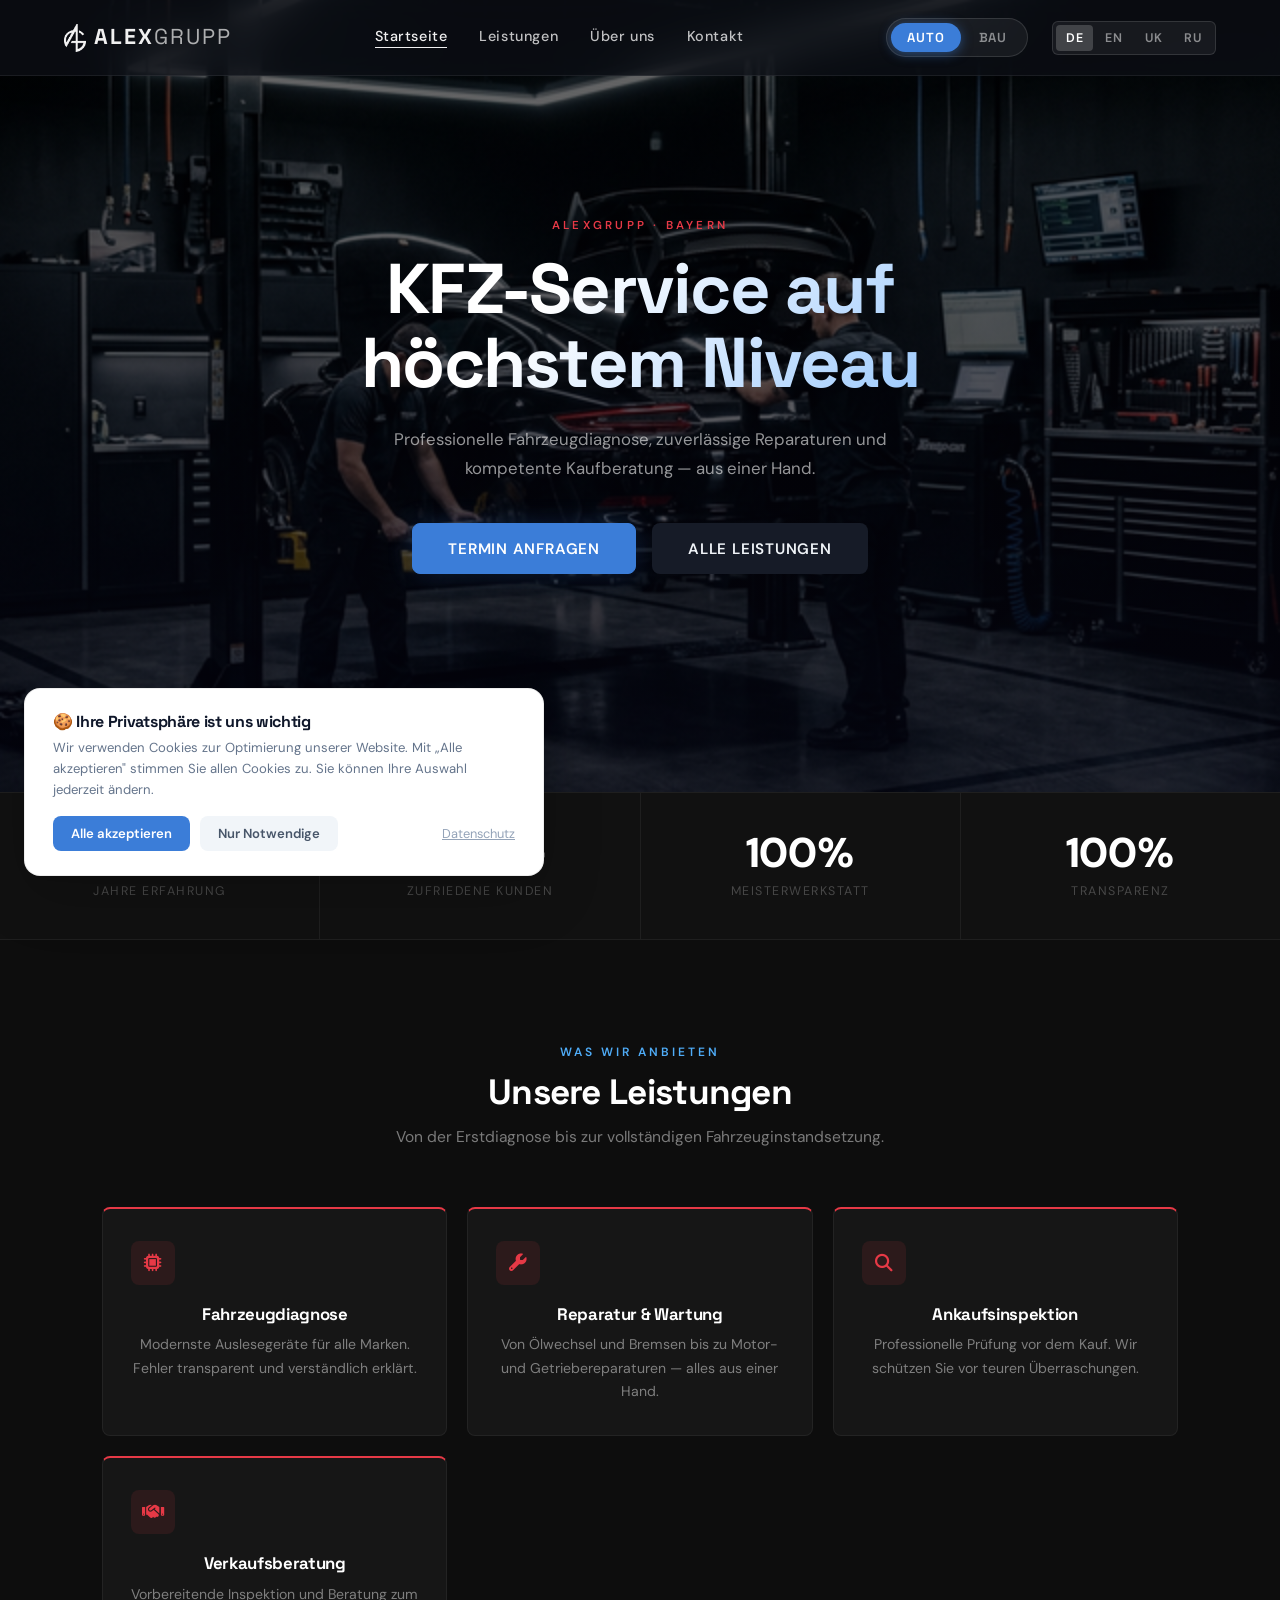
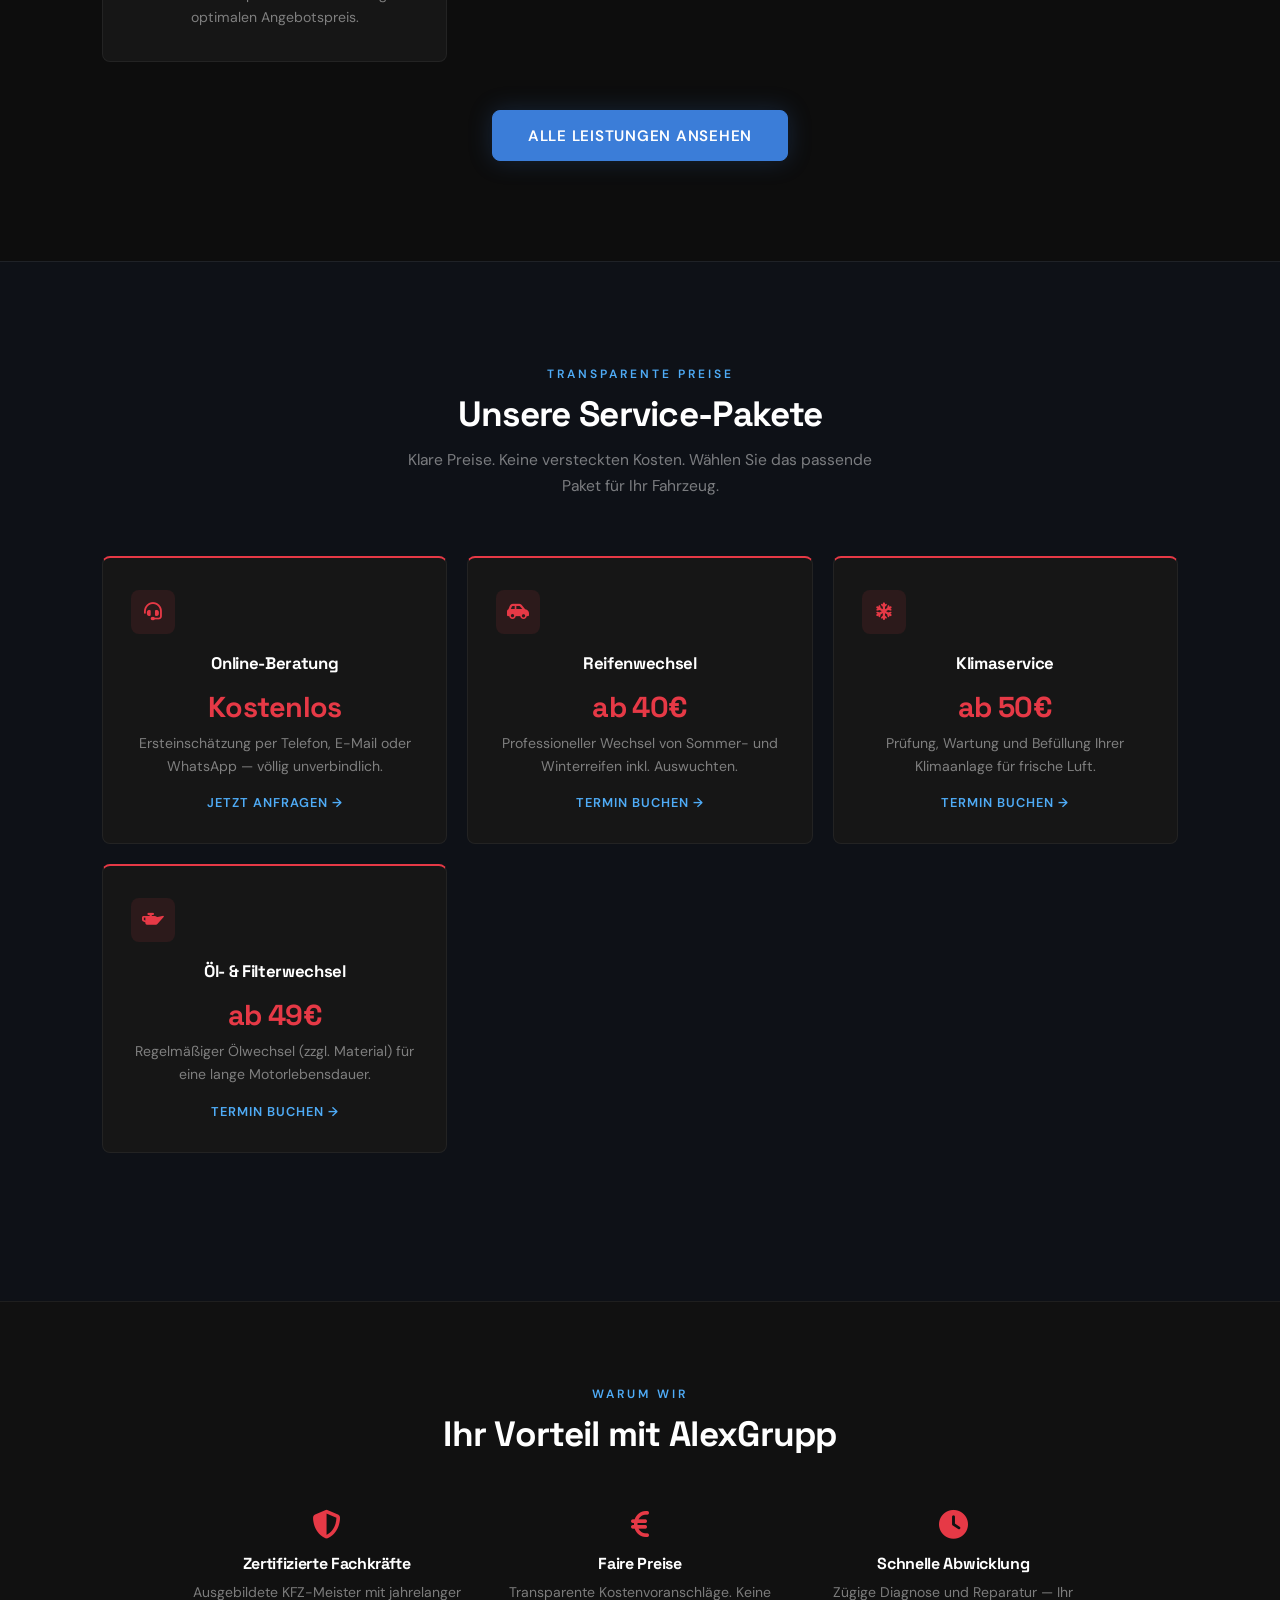
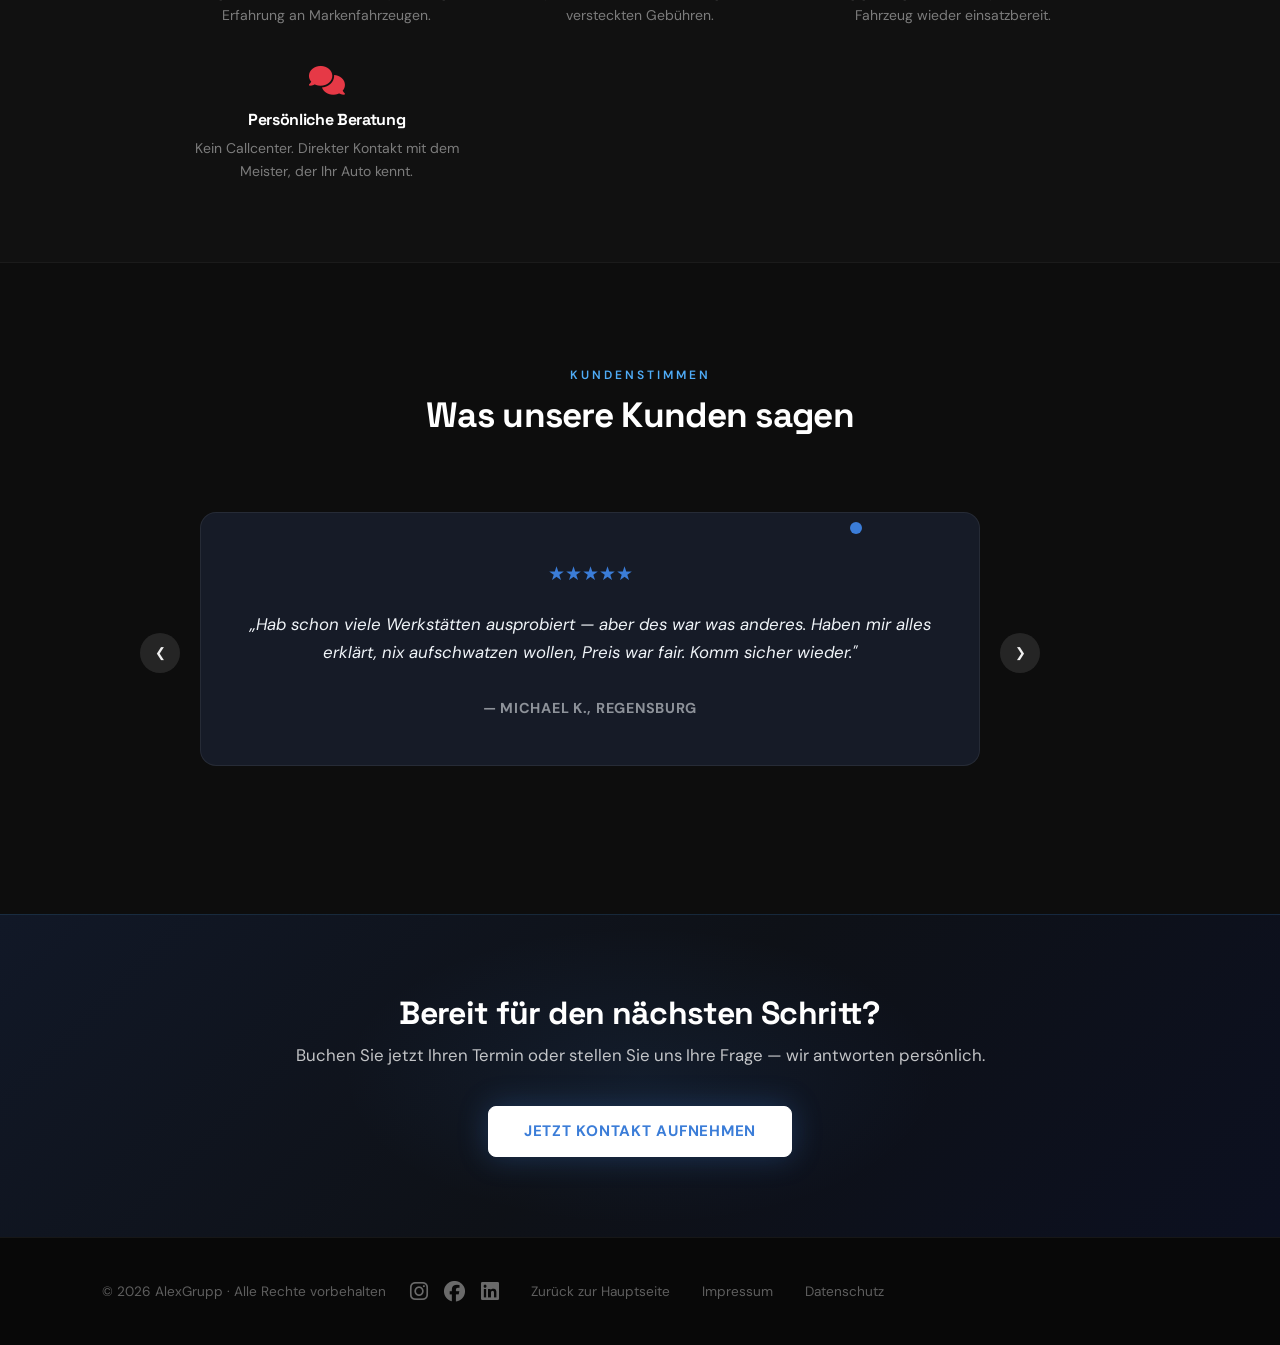
==== commit 596753c1: "Fix header entrance animation, implement custom German form validation with shake effect, and UI UX " ====
--- a/auto/index.html
+++ b/auto/index.html
@@ -362,7 +362,7 @@
 <body>
 
     <!-- Header -->
-    <header class="global-header scrolled" id="mainHeader">
+    <header class="global-header" id="mainHeader">
         <div class="logo">
             <a href="../index.html"><img src="../assets/Photopea Logo Black.png" alt="AG"
                     class="logo-icon">ALEX<span>GRUPP</span></a>
@@ -569,27 +569,30 @@
         <div style="display:flex; justify-content:space-between; align-items:center; flex-wrap: wrap; gap: 1.5rem;">
             <p style="margin:0;">&copy; 2026 AlexGrupp &middot; <span data-i18n="footer-copy">Alle Rechte
                     vorbehalten</span></p>
-            <div style="display:flex; gap: 1.5rem; align-items: center;">
-                <a href="https://www.instagram.com/" target="_blank" rel="noopener" aria-label="Instagram"
-                    style="color: rgba(255,255,255,0.4); font-size: 1.3rem; transition: color 0.2s;"
-                    onmouseover="this.style.color='#E1306C'" onmouseout="this.style.color='rgba(255,255,255,0.4)'">
-                    <i class="fab fa-instagram"></i>
-                </a>
-                <a href="https://www.facebook.com/" target="_blank" rel="noopener" aria-label="Facebook"
-                    style="color: rgba(255,255,255,0.4); font-size: 1.3rem; transition: color 0.2s;"
-                    onmouseover="this.style.color='#1877F2'" onmouseout="this.style.color='rgba(255,255,255,0.4)'">
-                    <i class="fab fa-facebook"></i>
-                </a>
-                <a href="https://www.linkedin.com/" target="_blank" rel="noopener" aria-label="LinkedIn"
-                    style="color: rgba(255,255,255,0.4); font-size: 1.3rem; transition: color 0.2s;"
-                    onmouseover="this.style.color='#0A66C2'" onmouseout="this.style.color='rgba(255,255,255,0.4)'">
-                    <i class="fab fa-linkedin"></i>
-                </a>
-            </div>
-            <div class="footer-links">
-                <a href="../index.html">Zurück zur Hauptseite</a>
-                <a href="../legal/impressum.html" data-i18n="footer-impressum">Impressum</a>
-                <a href="../legal/datenschutz.html" data-i18n="footer-datenschutz">Datenschutz</a>
+            <div style="display: flex; align-items: center; gap: 2rem; flex-wrap: wrap;">
+                <div class="social-links" style="display:flex; gap: 1rem; align-items: center;">
+                    <a href="https://www.instagram.com/alexgrupp.auto/" target="_blank" rel="noopener"
+                        aria-label="Instagram"
+                        style="color: rgba(255,255,255,0.4); font-size: 1.3rem; transition: color 0.2s;"
+                        onmouseover="this.style.color='#E1306C'" onmouseout="this.style.color='rgba(255,255,255,0.4)'">
+                        <i class="fab fa-instagram"></i>
+                    </a>
+                    <a href="https://www.facebook.com/" target="_blank" rel="noopener" aria-label="Facebook"
+                        style="color: rgba(255,255,255,0.4); font-size: 1.3rem; transition: color 0.2s;"
+                        onmouseover="this.style.color='#1877F2'" onmouseout="this.style.color='rgba(255,255,255,0.4)'">
+                        <i class="fab fa-facebook"></i>
+                    </a>
+                    <a href="https://www.linkedin.com/" target="_blank" rel="noopener" aria-label="LinkedIn"
+                        style="color: rgba(255,255,255,0.4); font-size: 1.3rem; transition: color 0.2s;"
+                        onmouseover="this.style.color='#0A66C2'" onmouseout="this.style.color='rgba(255,255,255,0.4)'">
+                        <i class="fab fa-linkedin"></i>
+                    </a>
+                </div>
+                <div class="footer-links">
+                    <a href="../index.html">Zurück zur Hauptseite</a>
+                    <a href="../legal/impressum.html" data-i18n="footer-impressum">Impressum</a>
+                    <a href="../legal/datenschutz.html" data-i18n="footer-datenschutz">Datenschutz</a>
+                </div>
             </div>
         </div>
     </footer>
--- a/styles/global.css
+++ b/styles/global.css
@@ -132,7 +132,22 @@
   backdrop-filter: blur(18px);
   -webkit-backdrop-filter: blur(18px);
   border-bottom: 1px solid var(--color-glass-border);
-  transition: background 0.4s ease;
+  /* Start hidden — JS adds .header-loaded to animate in */
+  transform: translateY(-24px);
+  opacity: 0;
+  transition: transform 0.7s cubic-bezier(0.16, 1, 0.3, 1), opacity 0.7s ease, background 0.4s ease, box-shadow 0.4s ease;
+}
+
+.global-header.header-loaded {
+  transform: translateY(0);
+  opacity: 1;
+}
+
+.global-header.header-hidden {
+  transform: translateY(-100%) !important;
+  opacity: 0 !important;
+  pointer-events: none !important;
+  box-shadow: none !important;
 }
 
 .global-header.scrolled {
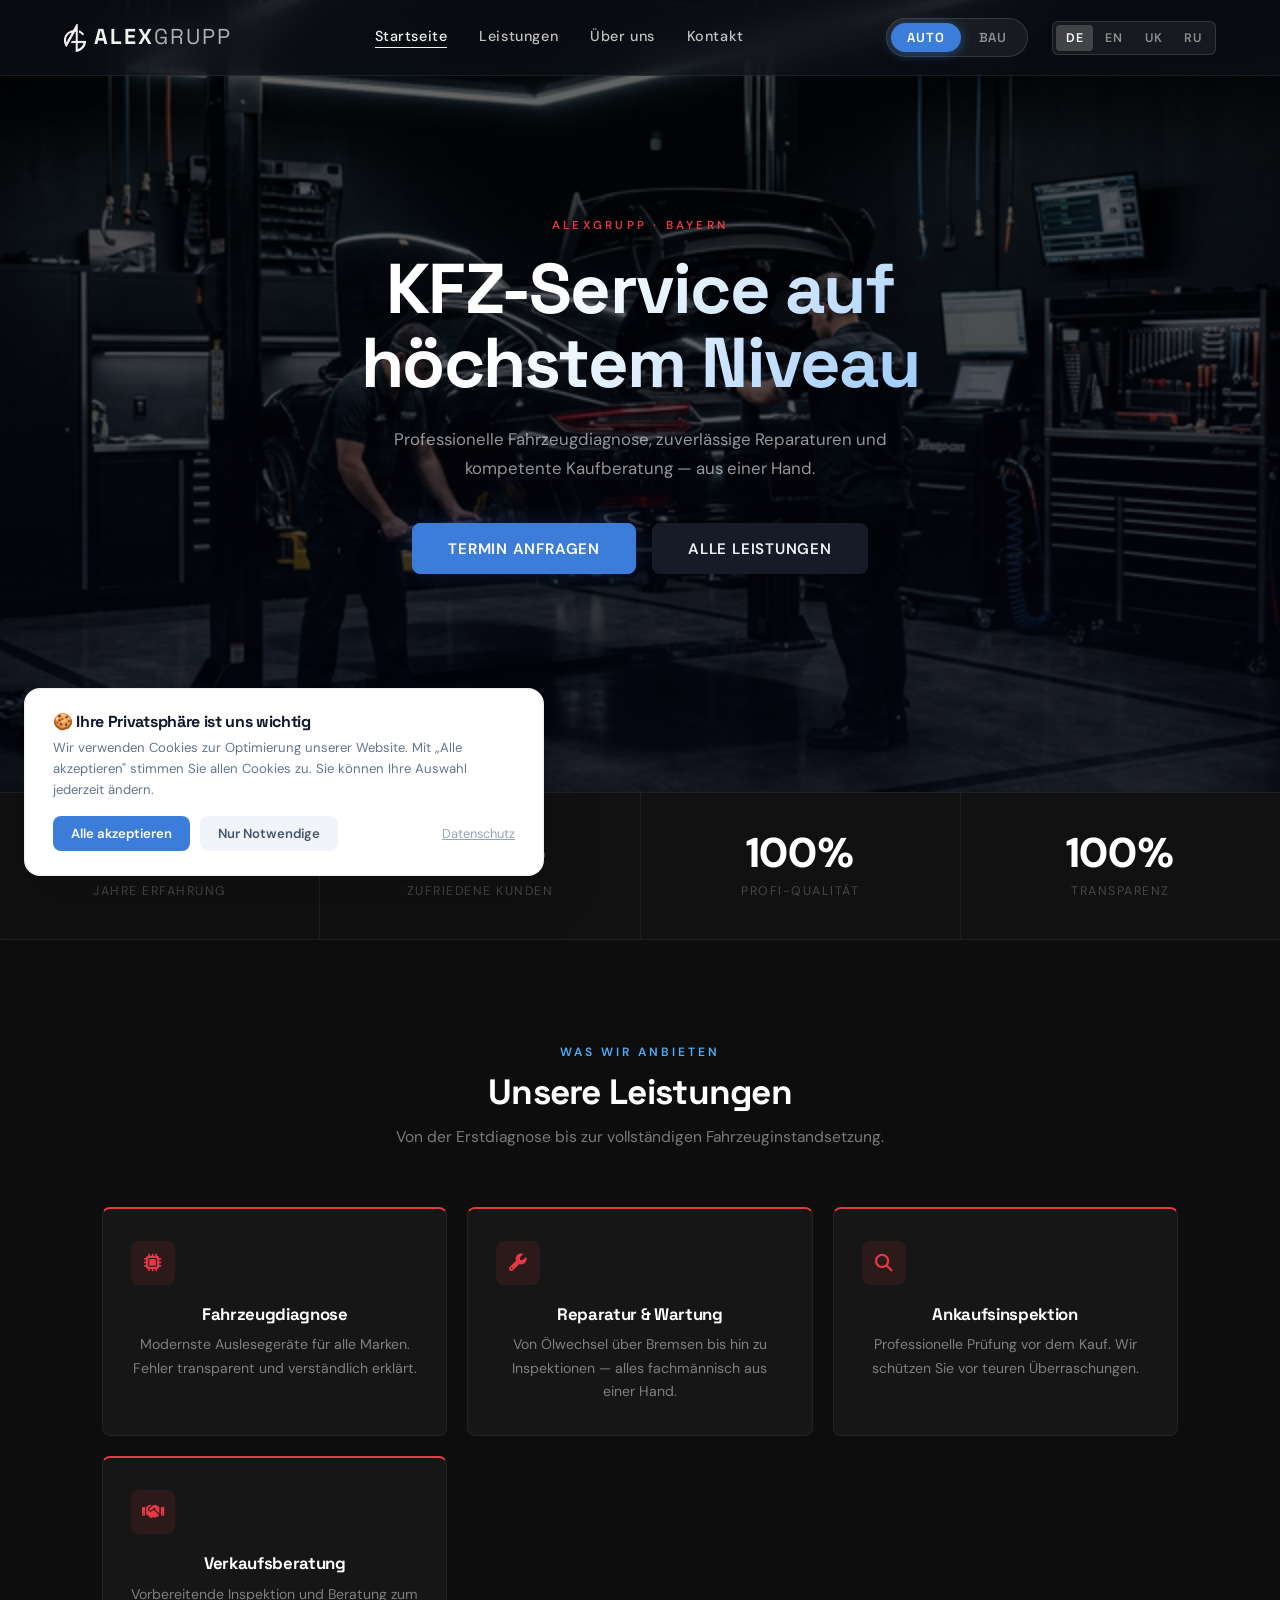
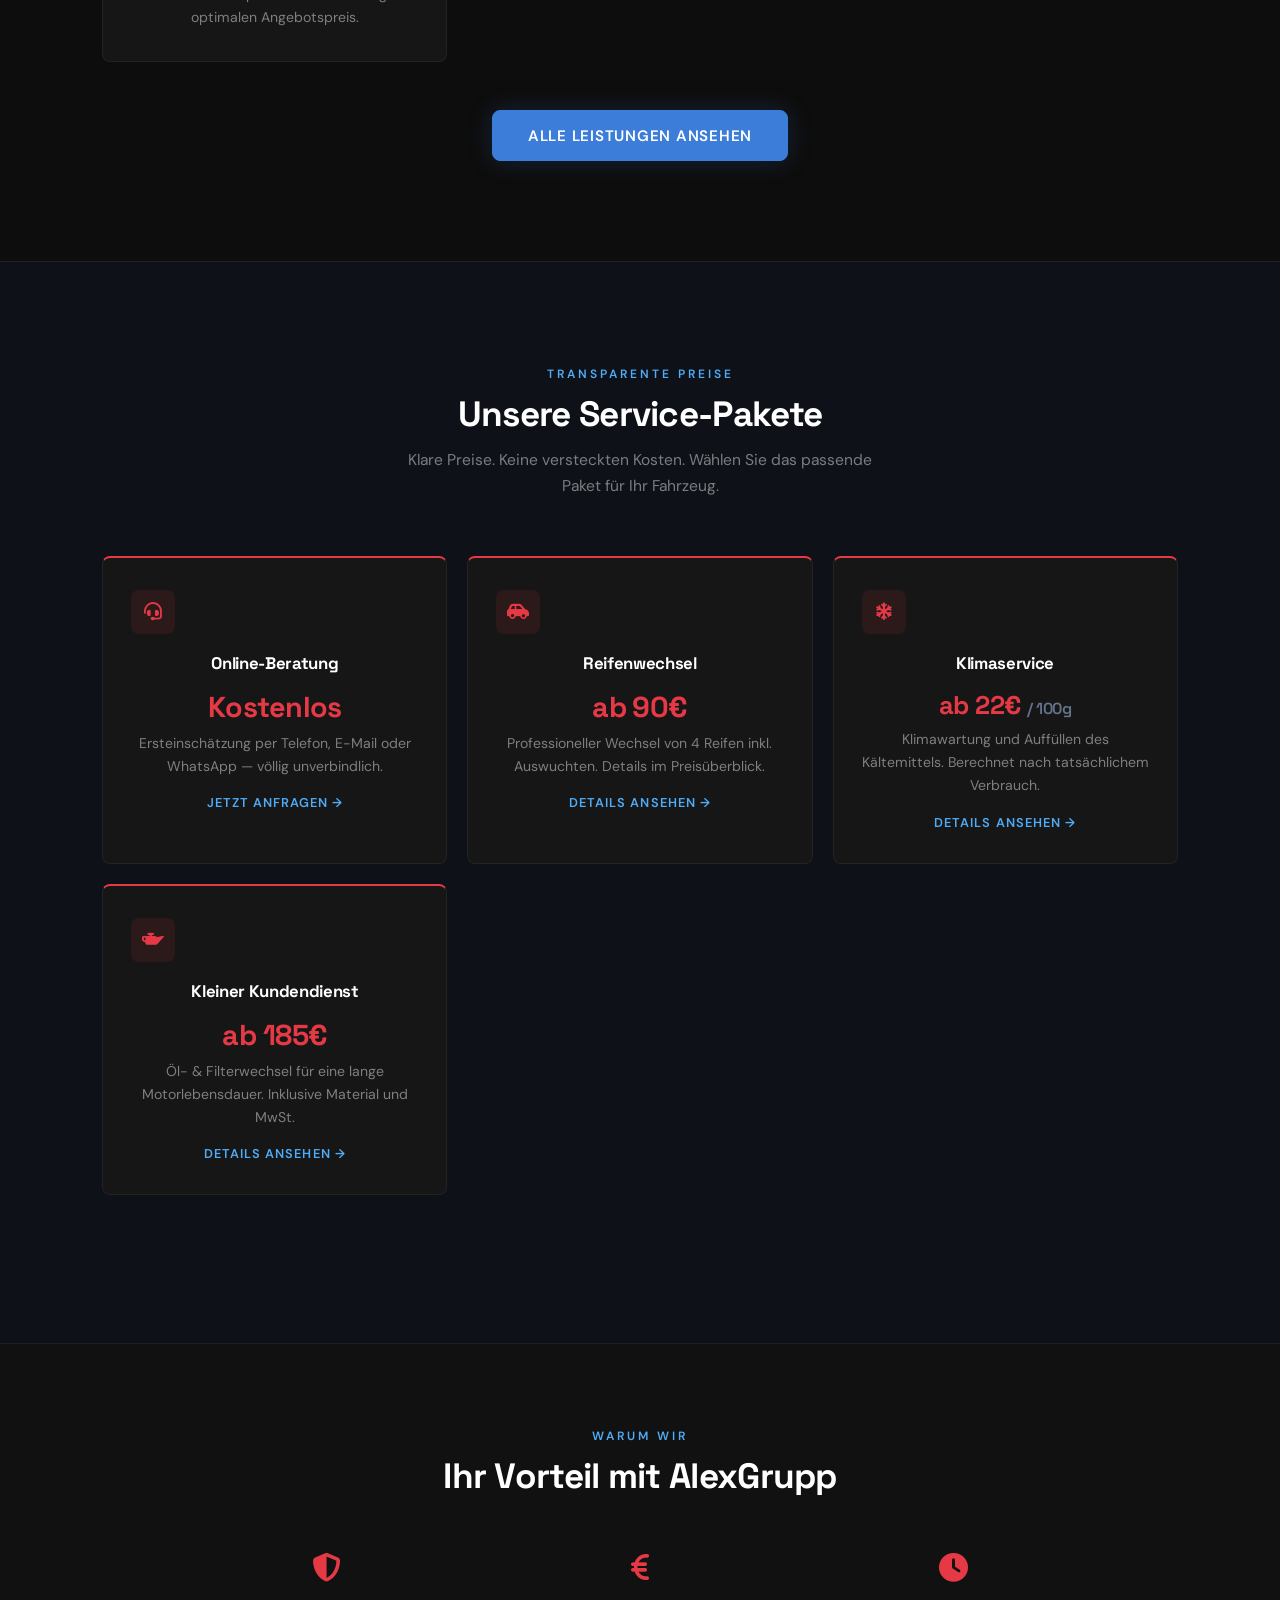
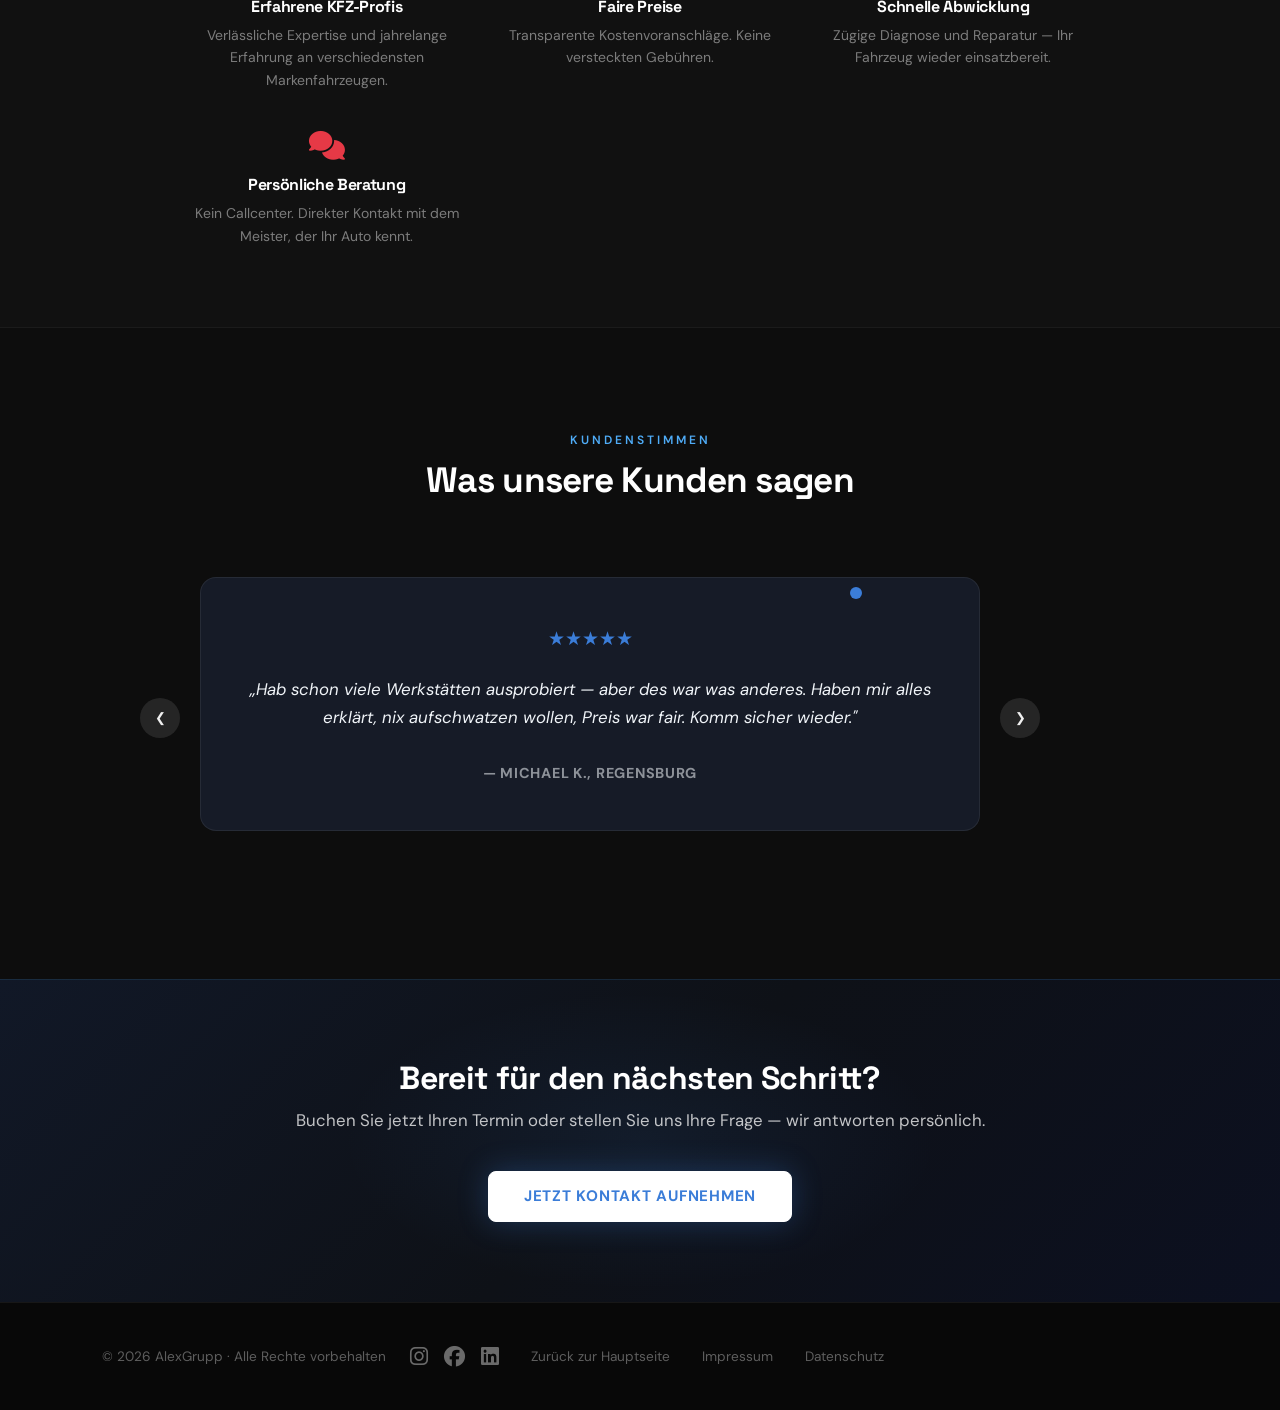
==== commit e7705450: "feat: V6 Auto + V7 Bau revisions - dark modals, spring animations, service restructure Auto V6: - Da" ====
--- a/auto/index.html
+++ b/auto/index.html
@@ -379,6 +379,11 @@
                 <button class="switch-btn" onclick="location.href='../bau/index.html'">Bau</button>
             </div>
             <div id="langSwitcher"></div>
+            <button class="burger-menu" id="burgerToggle">
+                <span></span>
+                <span></span>
+                <span></span>
+            </button>
         </div>
     </header>
 
@@ -411,7 +416,7 @@
         </div>
         <div class="counter-item" data-aos="fade-up" data-aos-delay="160">
             <span class="count">100%</span>
-            <span class="label">Meisterwerkstatt</span>
+            <span class="label">Profi-Qualität</span>
         </div>
         <div class="counter-item" data-aos="fade-up" data-aos-delay="240">
             <span class="count">100%</span>
@@ -435,7 +440,7 @@
             <div class="service-card" data-aos="fade-up" data-aos-delay="80">
                 <div class="icon"><i class="fas fa-wrench"></i></div>
                 <h3>Reparatur & Wartung</h3>
-                <p>Von Ölwechsel und Bremsen bis zu Motor- und Getriebereparaturen — alles aus einer Hand.</p>
+                <p>Von Ölwechsel über Bremsen bis hin zu Inspektionen — alles fachmännisch aus einer Hand.</p>
             </div>
             <div class="service-card" data-aos="fade-up" data-aos-delay="160">
                 <div class="icon"><i class="fas fa-search"></i></div>
@@ -474,45 +479,35 @@
                         anfragen &rarr;</span>
                 </div>
             </a>
-            <a href="kontakt.html" style="text-decoration:none; color: inherit; display:block;">
-                <div class="service-card" data-aos="fade-up" data-aos-delay="80" style="cursor:pointer;">
-                    <div class="icon"><i class="fas fa-car-side"></i></div>
-                    <h3>Reifenwechsel</h3>
-                    <h4 style="font-size: 1.8rem; font-weight: 800; color: #e63946; margin: 0.5rem 0;">
-                        ab
-                        40€</h4>
-                    <p>Professioneller Wechsel von Sommer- und Winterreifen inkl. Auswuchten.</p>
-                    <span
-                        style="display:inline-block; margin-top:1rem; font-size:0.8rem; font-weight:600; color:var(--color-auto-accent); letter-spacing:0.08em; text-transform:uppercase;">Termin
-                        buchen &rarr;</span>
-                </div>
-            </a>
-            <a href="kontakt.html" style="text-decoration:none; color: inherit; display:block;">
-                <div class="service-card" data-aos="fade-up" data-aos-delay="160" style="cursor:pointer;">
-                    <div class="icon"><i class="fas fa-snowflake"></i></div>
-                    <h3>Klimaservice</h3>
-                    <h4 style="font-size: 1.8rem; font-weight: 800; color: #e63946; margin: 0.5rem 0;">
-                        ab
-                        50€</h4>
-                    <p>Prüfung, Wartung und Befüllung Ihrer Klimaanlage für frische Luft.</p>
-                    <span
-                        style="display:inline-block; margin-top:1rem; font-size:0.8rem; font-weight:600; color:var(--color-auto-accent); letter-spacing:0.08em; text-transform:uppercase;">Termin
-                        buchen &rarr;</span>
-                </div>
-            </a>
-            <a href="kontakt.html" style="text-decoration:none; color: inherit; display:block;">
-                <div class="service-card" data-aos="fade-up" data-aos-delay="240" style="cursor:pointer;">
-                    <div class="icon"><i class="fas fa-oil-can"></i></div>
-                    <h3>Öl- &amp; Filterwechsel</h3>
-                    <h4 style="font-size: 1.8rem; font-weight: 800; color: #e63946; margin: 0.5rem 0;">
-                        ab
-                        49€</h4>
-                    <p>Regelmäßiger Ölwechsel (zzgl. Material) für eine lange Motorlebensdauer.</p>
-                    <span
-                        style="display:inline-block; margin-top:1rem; font-size:0.8rem; font-weight:600; color:var(--color-auto-accent); letter-spacing:0.08em; text-transform:uppercase;">Termin
-                        buchen &rarr;</span>
-                </div>
-            </a>
+            <div class="service-card" data-aos="fade-up" data-aos-delay="80" data-modal="modal-reifen">
+                <div class="icon"><i class="fas fa-car-side"></i></div>
+                <h3>Reifenwechsel</h3>
+                <h4 style="font-size: 1.8rem; font-weight: 800; color: #e63946; margin: 0.5rem 0;">
+                    ab 90€</h4>
+                <p>Professioneller Wechsel von 4 Reifen inkl. Auswuchten. Details im Preisüberblick.</p>
+                <span
+                    style="display:inline-block; margin-top:1rem; font-size:0.8rem; font-weight:600; color:var(--color-auto-accent); letter-spacing:0.08em; text-transform:uppercase;">Details ansehen &rarr;</span>
+            </div>
+
+            <div class="service-card" data-aos="fade-up" data-aos-delay="160" data-modal="modal-klima">
+                <div class="icon"><i class="fas fa-snowflake"></i></div>
+                <h3>Klimaservice</h3>
+                <h4 style="font-size: 1.6rem; font-weight: 800; color: #e63946; margin: 0.5rem 0;">
+                    ab 22€ <span style="font-size:1rem; color:#64748b; font-weight:600;">/ 100g</span></h4>
+                <p>Klimawartung und Auffüllen des Kältemittels. Berechnet nach tatsächlichem Verbrauch.</p>
+                <span
+                    style="display:inline-block; margin-top:1rem; font-size:0.8rem; font-weight:600; color:var(--color-auto-accent); letter-spacing:0.08em; text-transform:uppercase;">Details ansehen &rarr;</span>
+            </div>
+
+            <div class="service-card" data-aos="fade-up" data-aos-delay="240" data-modal="modal-service">
+                <div class="icon"><i class="fas fa-oil-can"></i></div>
+                <h3>Kleiner Kundendienst</h3>
+                <h4 style="font-size: 1.8rem; font-weight: 800; color: #e63946; margin: 0.5rem 0;">
+                    ab 185€</h4>
+                <p>Öl- & Filterwechsel für eine lange Motorlebensdauer. Inklusive Material und MwSt.</p>
+                <span
+                    style="display:inline-block; margin-top:1rem; font-size:0.8rem; font-weight:600; color:var(--color-auto-accent); letter-spacing:0.08em; text-transform:uppercase;">Details ansehen &rarr;</span>
+            </div>
         </div>
     </section>
 
@@ -525,8 +520,8 @@
         <div class="why-grid">
             <div class="why-item" data-aos="fade-up" data-aos-delay="0">
                 <i class="fas fa-shield-alt"></i>
-                <h4>Zertifizierte Fachkräfte</h4>
-                <p>Ausgebildete KFZ-Meister mit jahrelanger Erfahrung an Markenfahrzeugen.</p>
+                <h4>Erfahrene KFZ-Profis</h4>
+                <p>Verlässliche Expertise und jahrelange Erfahrung an verschiedensten Markenfahrzeugen.</p>
             </div>
             <div class="why-item" data-aos="fade-up" data-aos-delay="80">
                 <i class="fas fa-euro-sign"></i>
@@ -563,6 +558,89 @@
         <p>Buchen Sie jetzt Ihren Termin oder stellen Sie uns Ihre Frage — wir antworten persönlich.</p>
         <a href="kontakt.html" class="btn">Jetzt Kontakt aufnehmen</a>
     </section>
+
+    <!-- Interactive Price Modals -->
+    <div class="ag-modal-overlay" id="modal-reifen">
+        <div class="ag-modal-content dark-auto">
+            <div class="ag-modal-close"><i class="fas fa-times"></i></div>
+            <div class="ag-modal-header">
+                <h3>Reifenwechsel (Ab-Preise)</h3>
+            </div>
+            <div class="ag-modal-body">
+                <span class="ag-modal-price">ab 90 €</span>
+                <p>Preis gilt typischerweise für ein durchschnittliches Fahrzeug für den Komplettwechsel von 4 Reifen:</p>
+                <ul>
+                    <li>4 Räder demontieren</li>
+                    <li>Alte Reifen abziehen, neue aufziehen</li>
+                    <li>Räder auswuchten (bis 17 Zoll)</li>
+                    <li>Räder anmontieren</li>
+                </ul>
+                <p><strong>Zusätzliche Optionen:</strong></p>
+                <ul>
+                    <li>Nur Räder umstecken (mitgebrachte Kompletträder): ab 7 € pro Rad</li>
+                    <li>Nur Auswuchten (bis 17 Zoll): ab 11 € pro Rad</li>
+                    <li>Nur Auswuchten (ab 18 Zoll): ab 15 € pro Rad</li>
+                </ul>
+                <p style="font-size:0.85rem; color:#64748b; margin-top:20px;">
+                    <em>Hinweis: Der finale Preis richtet sich nach Reifengröße und Fahrzeug. Bitte senden Sie uns eine Anfrage mit Ihrer KBA-/VIN-Nummer oder einem Fahrzeugfoto für ein exaktes Angebot.</em>
+                </p>
+            </div>
+            <div class="ag-modal-action">
+                <a href="kontakt.html" class="btn btn-primary-auto">Exakten Preis anfragen</a>
+            </div>
+        </div>
+    </div>
+
+    <div class="ag-modal-overlay" id="modal-klima">
+        <div class="ag-modal-content dark-auto">
+            <div class="ag-modal-close"><i class="fas fa-times"></i></div>
+            <div class="ag-modal-header">
+                <h3>Klimaservice (Kältemittel)</h3>
+            </div>
+            <div class="ag-modal-body">
+                <span class="ag-modal-price">ab 22 € / 100g</span>
+                <p>Wir berechnen fair nach tatsächlichem Verbrauch des Kältemittels und nach Fahrzeugtyp (R134a oder R1234yf).</p>
+                <p><strong>Beispiele (Richtwerte):</strong></p>
+                <ul>
+                    <li>Kleinstwagen / Kompaktklasse: oft weniger Kältemittel benötigt</li>
+                    <li>Große SUVs / Limousinen: höheres Füllvolumen erforderlich</li>
+                    <li>Das System wird vorab auf Dichtigkeit geprüft.</li>
+                </ul>
+                <p style="font-size:0.85rem; color:#64748b; margin-top:20px;">
+                    <em>Hinweis: Die exakte Füllmenge und Preis können erst anhand Ihrer Fahrzeugdaten ermittelt werden. Bitte kontaktieren Sie uns mit KBA, VIN oder Ihrem Fahrzeugschein für eine präzise Kalkulation.</em>
+                </p>
+            </div>
+            <div class="ag-modal-action">
+                <a href="kontakt.html" class="btn btn-primary-auto">Exakten Preis anfragen</a>
+            </div>
+        </div>
+    </div>
+
+    <div class="ag-modal-overlay" id="modal-service">
+        <div class="ag-modal-content dark-auto">
+            <div class="ag-modal-close"><i class="fas fa-times"></i></div>
+            <div class="ag-modal-header">
+                <h3>Kleiner Kundendienst</h3>
+            </div>
+            <div class="ag-modal-body">
+                <span class="ag-modal-price">ab 185 €</span>
+                <p>Dieses Paket (Öl- & Filterwechsel) ist für viele durchschnittliche Pkw kalkuliert. <br>Der angegebene Preis versteht sich inklusive:</p>
+                <ul>
+                    <li>Hochwertiges Marken-Motoröl</li>
+                    <li>Neuer Ölfilter</li>
+                    <li>Arbeitszeit & gesetzliche MwSt.</li>
+                </ul>
+                <p><strong>Zusätzliche Prüfungen auf Wunsch:</strong><br>
+                Sprechen Sie uns gern an, falls bei Ihrem Fahrzeug Reifendrucksensoren (RDKS) verbaut sind oder Sie weitere Filter (Innenraum, Luft) wechseln möchten.</p>
+                <p style="font-size:0.85rem; color:#64748b; margin-top:20px;">
+                    <em>Hinweis: Für ein bindendes Angebot passend zu Ihrem speziellen Motor, senden Sie uns bitte Fahrzeugschein, KBA oder VIN über unser Formular.</em>
+                </p>
+            </div>
+            <div class="ag-modal-action">
+                <a href="kontakt.html" class="btn btn-primary-auto">Exakten Preis anfragen</a>
+            </div>
+        </div>
+    </div>
 
     <!-- Footer -->
     <footer class="site-footer section" style="padding: 40px 8%;">
@@ -601,6 +679,7 @@
     <script src="../js/i18n.js"></script>
     <script src="../js/components/smart-header.js"></script>
     <script src="../js/components/testimonial-slider.js"></script>
+    <script src="../js/components/modal.js"></script>
     <script>
         AOS.init({ duration: 650, easing: 'ease-out-cubic', once: true, offset: 80, startEvent: 'DOMContentLoaded' });
         setTimeout(() => document.getElementById('hero')?.classList.add('loaded'), 80);
--- a/styles/global.css
+++ b/styles/global.css
@@ -169,6 +169,42 @@
   opacity: 0.7;
 }
 
+/* Burger Menu Toggle */
+.burger-menu {
+  display: none;
+  /* Desktop hidden */
+  flex-direction: column;
+  justify-content: space-around;
+  width: 24px;
+  height: 18px;
+  background: transparent;
+  border: none;
+  cursor: pointer;
+  padding: 0;
+  z-index: 1001;
+  margin-left: 10px;
+}
+
+.burger-menu span {
+  width: 100%;
+  height: 2px;
+  background: #fff;
+  border-radius: 10px;
+  transition: all 0.3s cubic-bezier(0.2, 0.8, 0.2, 1);
+}
+
+.burger-menu.active span:nth-child(1) {
+  transform: translateY(6.5px) rotate(45deg);
+}
+
+.burger-menu.active span:nth-child(2) {
+  opacity: 0;
+}
+
+.burger-menu.active span:nth-child(3) {
+  transform: translateY(-6.5px) rotate(-45deg);
+}
+
 /* Logo icon (AG monogram) beside wordmark */
 .logo-icon {
   height: 28px;
@@ -468,13 +504,397 @@
 
 
 /* ==========================================================================
-   Responsive — V5: Comprehensive Multi-Breakpoint
+   Responsive — V6: Full Device Coverage (320px → 4K)
+   Breakpoints:
+     320–479px  : Small phones (iPhone SE, Galaxy S mini)
+     480–767px  : Large phones (iPhone 14, Galaxy S23)
+     768–1023px : Tablets (iPad, Surface)
+     1024–1239px: Small laptops (MacBook Air 13", 1080p HD)
+     1240–1439px: Laptops (MacBook Pro 14", 1440p)
+     1440px+    : Wide screens, 4K monitors
    ========================================================================== */
 
-/* Wide screens */
+/* ── Ultra Wide / 4K ─────────────────────────────────────── */
 @media (min-width: 1440px) {
   :root {
-    --section-padding: 120px 10%;
+    --section-padding: 130px 12%;
+  }
+}
+
+/* ── Laptop / Desktop ────────────────────────────────────── */
+@media (max-width: 1240px) {
+  :root {
+    --section-padding: 80px 6%;
+  }
+
+  .two-col {
+    grid-template-columns: 1fr;
+    gap: 3rem;
+  }
+}
+
+/* ── Small Laptop / Large Tablet Landscape ───────────────── */
+@media (max-width: 1024px) {
+  :root {
+    --section-padding: 72px 5%;
+  }
+
+  .counter-strip {
+    gap: 2.5rem;
+  }
+
+  .two-col {
+    grid-template-columns: 1fr;
+    gap: 2.5rem;
+  }
+
+  .services-grid {
+    grid-template-columns: repeat(2, 1fr) !important;
+  }
+
+  .why-grid {
+    grid-template-columns: repeat(3, 1fr) !important;
+  }
+}
+
+/* ── Tablet Portrait (768px) ─────────────────────────────── */
+@media (max-width: 768px) {
+  :root {
+    --section-padding: 64px 5%;
+    --section-padding-mobile: 50px 20px;
+  }
+
+  /* === HEADER: Switch to burger mode === */
+  .global-header {
+    height: 64px;
+    padding: 0 20px;
+  }
+
+  /* Mobile fullscreen navigation overlay */
+  .header-nav {
+    position: fixed;
+    inset: 0;
+    width: 100%;
+    height: 100%;
+    background: rgba(8, 10, 18, 0.97);
+    backdrop-filter: blur(28px);
+    -webkit-backdrop-filter: blur(28px);
+    display: flex;
+    flex-direction: column;
+    align-items: center;
+    justify-content: center;
+    gap: 2.5rem;
+    z-index: 1000;
+    transform: translateX(100%);
+    opacity: 0;
+    transition: transform 0.55s cubic-bezier(0.16, 1, 0.3, 1),
+      opacity 0.55s ease;
+    pointer-events: none;
+  }
+
+  .header-nav.active {
+    transform: translateX(0);
+    opacity: 1;
+    pointer-events: auto;
+  }
+
+  .header-nav a {
+    font-size: 2rem;
+    font-weight: 700;
+    color: #fff !important;
+    text-decoration: none;
+    letter-spacing: 0.02em;
+    transition: opacity 0.2s ease, transform 0.2s ease;
+    padding: 0.5rem 1rem;
+    /* bigger tap target */
+  }
+
+  .header-nav a:hover,
+  .header-nav a.active {
+    opacity: 0.7;
+  }
+
+  .header-nav a:active {
+    transform: scale(0.97);
+  }
+
+  /* Show burger icon */
+  .burger-menu {
+    display: flex;
+  }
+
+  .burger-menu span {
+    background: #fff;
+  }
+
+  .header-controls {
+    gap: 0.75rem;
+  }
+
+  .theme-switcher .switch-btn {
+    padding: 5px 12px;
+    font-size: 0.75rem;
+  }
+
+  /* === LAYOUT === */
+  .section {
+    padding: var(--section-padding-mobile);
+  }
+
+  .section-title {
+    font-size: 1.7rem;
+  }
+
+  .services-grid {
+    grid-template-columns: repeat(2, 1fr) !important;
+    gap: 1.25rem;
+  }
+
+  .why-grid {
+    grid-template-columns: repeat(2, 1fr) !important;
+    gap: 2rem;
+  }
+
+  /* Counter */
+  .counter-strip {
+    flex-wrap: wrap;
+    gap: 1rem;
+    padding: 30px 20px;
+  }
+
+  .counter-item .count {
+    font-size: 2rem;
+  }
+
+  /* Footer */
+  .site-footer {
+    flex-direction: column;
+    text-align: center;
+    gap: 1.25rem;
+  }
+
+  .footer-links {
+    justify-content: center;
+    flex-wrap: wrap;
+    gap: 1rem;
+  }
+
+  /* Forms */
+  .form-row {
+    flex-direction: column;
+    gap: 0;
+  }
+
+  .contact-layout {
+    grid-template-columns: 1fr !important;
+  }
+}
+
+/* ── Mobile (481–767px) ──────────────────────────────────── */
+@media (max-width: 480px) {
+  :root {
+    --section-padding: 56px 4%;
+    --section-padding-mobile: 44px 16px;
+    --btn-padding: 0.85rem 1.6rem;
+    --btn-font-size: 0.9rem;
+  }
+
+  /* Header */
+  .global-header {
+    height: 56px;
+    padding: 0 16px;
+  }
+
+  .global-header .logo {
+    font-size: 1.05rem;
+    letter-spacing: 1.5px;
+  }
+
+  .theme-switcher .switch-btn {
+    padding: 4px 10px;
+    font-size: 0.7rem;
+  }
+
+  #langSwitcher {
+    display: none;
+    /* hide language flags on small phones */
+  }
+
+  /* Typography */
+  h1 {
+    font-size: clamp(1.85rem, 9vw, 2.8rem);
+  }
+
+  h2 {
+    font-size: clamp(1.5rem, 7vw, 2.2rem);
+  }
+
+  h3 {
+    font-size: 1.15rem;
+  }
+
+  .section-title {
+    font-size: 1.5rem;
+  }
+
+  /* Hero */
+  .hero {
+    min-height: 100svh;
+  }
+
+  .hero-ctas {
+    flex-direction: column;
+    gap: 0.75rem;
+    align-items: center;
+  }
+
+  .hero-ctas .btn {
+    width: 100%;
+    max-width: 320px;
+    justify-content: center;
+  }
+
+  /* Counter */
+  .counter-band,
+  .counter-strip {
+    flex-direction: column;
+    gap: 0;
+  }
+
+  .counter-item {
+    border-right: none !important;
+    border-bottom: 1px solid rgba(255, 255, 255, 0.06);
+    padding: 20px 24px;
+    min-width: 100%;
+  }
+
+  /* Grids */
+  .services-grid {
+    grid-template-columns: 1fr !important;
+  }
+
+  .why-grid {
+    grid-template-columns: repeat(2, 1fr) !important;
+    gap: 1.25rem;
+  }
+
+  .why-item p {
+    font-size: 0.82rem;
+  }
+
+  /* Contact */
+  .contact-layout {
+    grid-template-columns: 1fr !important;
+    gap: 2rem;
+  }
+
+  .contact-form-card {
+    padding: 1.5rem 1rem !important;
+  }
+
+  .contact-info iframe {
+    height: 180px !important;
+  }
+
+  /* Testimonials */
+  .ts-wrapper {
+    padding: 0 10px !important;
+  }
+
+  .ts-card {
+    padding: 2rem 1.25rem !important;
+  }
+
+  .ts-text {
+    font-size: 0.9rem !important;
+  }
+
+  /* Footer */
+  .site-footer {
+    padding: 28px 16px !important;
+    font-size: 0.85rem;
+  }
+
+  /* Pricing cards */
+  .packages-section .services-grid {
+    grid-template-columns: 1fr 1fr;
+    gap: 1rem;
+  }
+
+  /* CTA band */
+  .cta-band h2 {
+    font-size: 1.5rem;
+  }
+
+  .cta-band p {
+    font-size: 0.9rem;
+  }
+}
+
+/* ── Small phones (up to 360px) ──────────────────────────── */
+@media (max-width: 360px) {
+  :root {
+    --btn-padding: 0.75rem 1.25rem;
+  }
+
+  .global-header {
+    height: 52px;
+    padding: 0 12px;
+  }
+
+  .global-header .logo {
+    font-size: 0.95rem;
+    letter-spacing: 1px;
+  }
+
+  /* Single column everything on tiny screens */
+  .packages-section .services-grid {
+    grid-template-columns: 1fr;
+  }
+
+  .why-grid {
+    grid-template-columns: 1fr !important;
+  }
+
+  /* Burger icon slightly smaller */
+  .burger-menu {
+    width: 21px;
+    height: 15px;
+  }
+
+  /* Menu nav links smaller */
+  .header-nav a {
+    font-size: 1.65rem;
+  }
+}
+
+/* ── Touch devices: guaranteed tap targets ───────────────── */
+@media (hover: none) and (pointer: coarse) {
+  .btn {
+    min-height: 48px;
+  }
+
+  .switch-btn {
+    min-height: 40px;
+  }
+
+  .burger-menu {
+    /* Invisible padding to increase tap area without changing visuals */
+    padding: 12px 10px;
+    margin: -12px -10px;
+  }
+
+  .contact-method a {
+    min-height: 44px;
+    display: flex;
+    align-items: center;
+  }
+
+  .header-nav a {
+    min-height: 56px;
+    display: flex;
+    align-items: center;
+    justify-content: center;
   }
 }
 
@@ -516,7 +936,50 @@
 
   /* Hide nav links, show hamburger placeholder */
   .header-nav {
-    display: none;
+    position: fixed;
+    top: 0;
+    right: 0;
+    width: 100%;
+    height: 100vh;
+    background: rgba(10, 12, 18, 0.98);
+    backdrop-filter: blur(25px);
+    -webkit-backdrop-filter: blur(25px);
+    display: flex;
+    flex-direction: column;
+    align-items: center;
+    justify-content: center;
+    gap: 2.5rem;
+    z-index: 1000;
+    transform: translateX(100%);
+    transition: transform 0.6s cubic-bezier(0.16, 1, 0.3, 1);
+    opacity: 0;
+  }
+
+  .header-nav.active {
+    transform: translateX(0);
+    opacity: 1;
+    display: flex;
+  }
+
+  .header-nav a {
+    font-size: 1.8rem;
+    font-weight: 700;
+    color: #fff !important;
+    text-decoration: none;
+    transition: transform 0.3s ease;
+  }
+
+  .header-nav a:active {
+    transform: scale(0.95);
+  }
+
+  .burger-menu {
+    display: flex;
+  }
+
+  /* Make sure burger is visible on both themes */
+  .burger-menu span {
+    background: #fff;
   }
 
   .header-controls {
@@ -751,4 +1214,179 @@
     display: flex;
     align-items: center;
   }
+}
+
+/* ==========================================================================
+   Modals (Interactive Modals) - Global
+   ========================================================================== */
+.ag-modal-overlay {
+  position: fixed;
+  inset: 0;
+  z-index: 9999;
+  background: rgba(5, 8, 15, 0.85);
+  backdrop-filter: blur(12px);
+  -webkit-backdrop-filter: blur(12px);
+  display: flex;
+  align-items: center;
+  justify-content: center;
+  padding: 20px;
+  opacity: 0;
+  pointer-events: none;
+  visibility: hidden;
+  transition: opacity 0.35s ease, visibility 0.35s ease;
+}
+
+.ag-modal-overlay.active {
+  opacity: 1;
+  pointer-events: auto;
+  visibility: visible;
+}
+
+/* ── Default (Light, Bau) ── */
+.ag-modal-content {
+  background: #ffffff;
+  width: 100%;
+  max-width: 560px;
+  border-radius: 16px;
+  padding: 44px 36px;
+  position: relative;
+  box-shadow: 0 32px 80px rgba(0, 0, 0, 0.25);
+  transform: translateY(40px) scale(0.92);
+  opacity: 0;
+  transition: transform 0.5s cubic-bezier(0.34, 1.56, 0.64, 1), opacity 0.35s ease;
+}
+
+.ag-modal-overlay.active .ag-modal-content {
+  transform: translateY(0) scale(1);
+  opacity: 1;
+}
+
+/* Closing animation — triggered by JS adding .closing class */
+.ag-modal-overlay.closing .ag-modal-content {
+  transform: translateY(20px) scale(0.95);
+  opacity: 0;
+}
+
+/* ── Dark variant (Auto section) ── */
+.ag-modal-content.dark-auto {
+  background: #111827;
+  border: 1px solid rgba(59, 125, 216, 0.25);
+  box-shadow: 0 32px 80px rgba(0, 0, 0, 0.6), 0 0 0 1px rgba(79, 172, 247, 0.08);
+}
+
+.ag-modal-close {
+  position: absolute;
+  top: 16px;
+  right: 16px;
+  width: 32px;
+  height: 32px;
+  border-radius: 50%;
+  background: rgba(100, 116, 139, 0.12);
+  display: flex;
+  align-items: center;
+  justify-content: center;
+  cursor: pointer;
+  color: #64748b;
+  transition: all 0.2s ease;
+}
+
+.ag-modal-content.dark-auto .ag-modal-close {
+  background: rgba(255, 255, 255, 0.08);
+  color: #94a3b8;
+}
+
+.ag-modal-content.dark-auto .ag-modal-close:hover {
+  background: rgba(255, 255, 255, 0.15);
+  color: #e2e8f0;
+}
+
+.ag-modal-close:hover {
+  background: #e2e8f0;
+  color: #0e1117;
+}
+
+.ag-modal-header {
+  margin-bottom: 24px;
+  border-bottom: 1px solid #e2e8f0;
+  padding-bottom: 16px;
+}
+
+.ag-modal-content.dark-auto .ag-modal-header {
+  border-bottom-color: rgba(255, 255, 255, 0.1);
+}
+
+.ag-modal-header h3 {
+  font-size: 1.5rem;
+  font-weight: 700;
+  color: #0e1117;
+  font-family: var(--font-heading);
+  letter-spacing: -0.02em;
+}
+
+.ag-modal-content.dark-auto .ag-modal-header h3 {
+  color: #f1f5f9;
+  text-shadow: 0 0 30px rgba(79, 172, 247, 0.3);
+}
+
+.ag-modal-body {
+  font-size: 0.95rem;
+  color: #475569;
+  line-height: 1.7;
+}
+
+.ag-modal-content.dark-auto .ag-modal-body {
+  color: #94a3b8;
+}
+
+.ag-modal-price {
+  font-size: 1.25rem;
+  font-weight: 700;
+  color: var(--clr-auto-accent);
+  margin-bottom: 16px;
+  display: block;
+}
+
+.ag-modal-body p {
+  margin-bottom: 16px;
+}
+
+.ag-modal-body ul {
+  list-style: none;
+  padding: 0;
+  margin: 0 0 24px 0;
+}
+
+.ag-modal-body ul li {
+  position: relative;
+  padding-left: 24px;
+  margin-bottom: 8px;
+}
+
+.ag-modal-body ul li::before {
+  content: '✓';
+  position: absolute;
+  left: 0;
+  color: var(--clr-auto-accent);
+  font-weight: 700;
+}
+
+.ag-modal-content.dark-auto .ag-modal-body ul li::before {
+  color: var(--clr-ice-blue);
+}
+
+.ag-modal-action {
+  margin-top: 30px;
+  text-align: center;
+}
+
+/* Make service cards interactive */
+[data-modal] {
+  cursor: pointer;
+  transition: transform 0.25s ease, box-shadow 0.25s ease, border-color 0.25s ease;
+}
+
+[data-modal]:hover {
+  transform: translateY(-8px);
+  box-shadow: 0 16px 40px rgba(0, 0, 0, 0.1);
+  border-color: var(--clr-auto-accent);
 }
--- a/styles/auto.css
+++ b/styles/auto.css
@@ -335,12 +335,33 @@
 }
 
 /* ==========================================================================
-   Responsive
-   ========================================================================== */
+   Auto – Responsive (mirrors global.css V6 breakpoints)
+   ========================================================================== */
+
+/* ── Small Laptop / Tablet Landscape ─── */
+@media (max-width: 1024px) {
+    .hero-content h1 {
+        font-size: clamp(2.2rem, 4vw, 3.4rem);
+    }
+
+    .page-hero {
+        padding: 120px 5% 80px;
+    }
+
+    .services-teaser,
+    .why-section,
+    .testimonials-section,
+    .cta-band {
+        padding: 70px 5%;
+    }
+}
+
+/* ── Tablet Portrait ──────────────────── */
 @media (max-width: 768px) {
-    .counter-item {
-        min-width: 50%;
-        padding: 25px 15px;
+
+    /* Hero */
+    .hero-content h1 {
+        font-size: 2.2rem;
     }
 
     .hero-ctas {
@@ -348,14 +369,72 @@
         align-items: stretch;
     }
 
-    .hero-content h1 {
-        font-size: 2.2rem;
-    }
-
+    /* Page hero (sub-pages) */
+    .page-hero {
+        padding: 110px 5% 60px;
+        min-height: 320px;
+    }
+
+    .page-hero h1 {
+        font-size: clamp(1.8rem, 6vw, 2.6rem);
+    }
+
+    /* Sections */
     .services-teaser,
     .why-section,
     .testimonials-section,
     .cta-band {
         padding: var(--section-padding-mobile);
     }
+
+    /* Counter */
+    .counter-item {
+        min-width: 50%;
+        padding: 25px 15px;
+    }
+}
+
+/* ── Mobile Phone ─────────────────────── */
+@media (max-width: 480px) {
+
+    /* Hero */
+    .hero-content h1 {
+        font-size: clamp(1.8rem, 9vw, 2.4rem);
+    }
+
+    .hero-content p {
+        font-size: 0.95rem;
+        max-width: 100%;
+    }
+
+    /* Page hero */
+    .page-hero {
+        padding: 96px 4% 48px;
+        min-height: 280px;
+    }
+
+    /* Breadcrumb */
+    .breadcrumb {
+        font-size: 0.8rem;
+    }
+
+    /* CTA band */
+    .cta-band h2 {
+        font-size: 1.5rem;
+    }
+
+    .cta-band p {
+        font-size: 0.9rem;
+    }
+}
+
+/* ── Small Phones ─────────────────────── */
+@media (max-width: 360px) {
+    .hero-content h1 {
+        font-size: 1.7rem;
+    }
+
+    .page-hero {
+        padding: 88px 4% 40px;
+    }
 }
